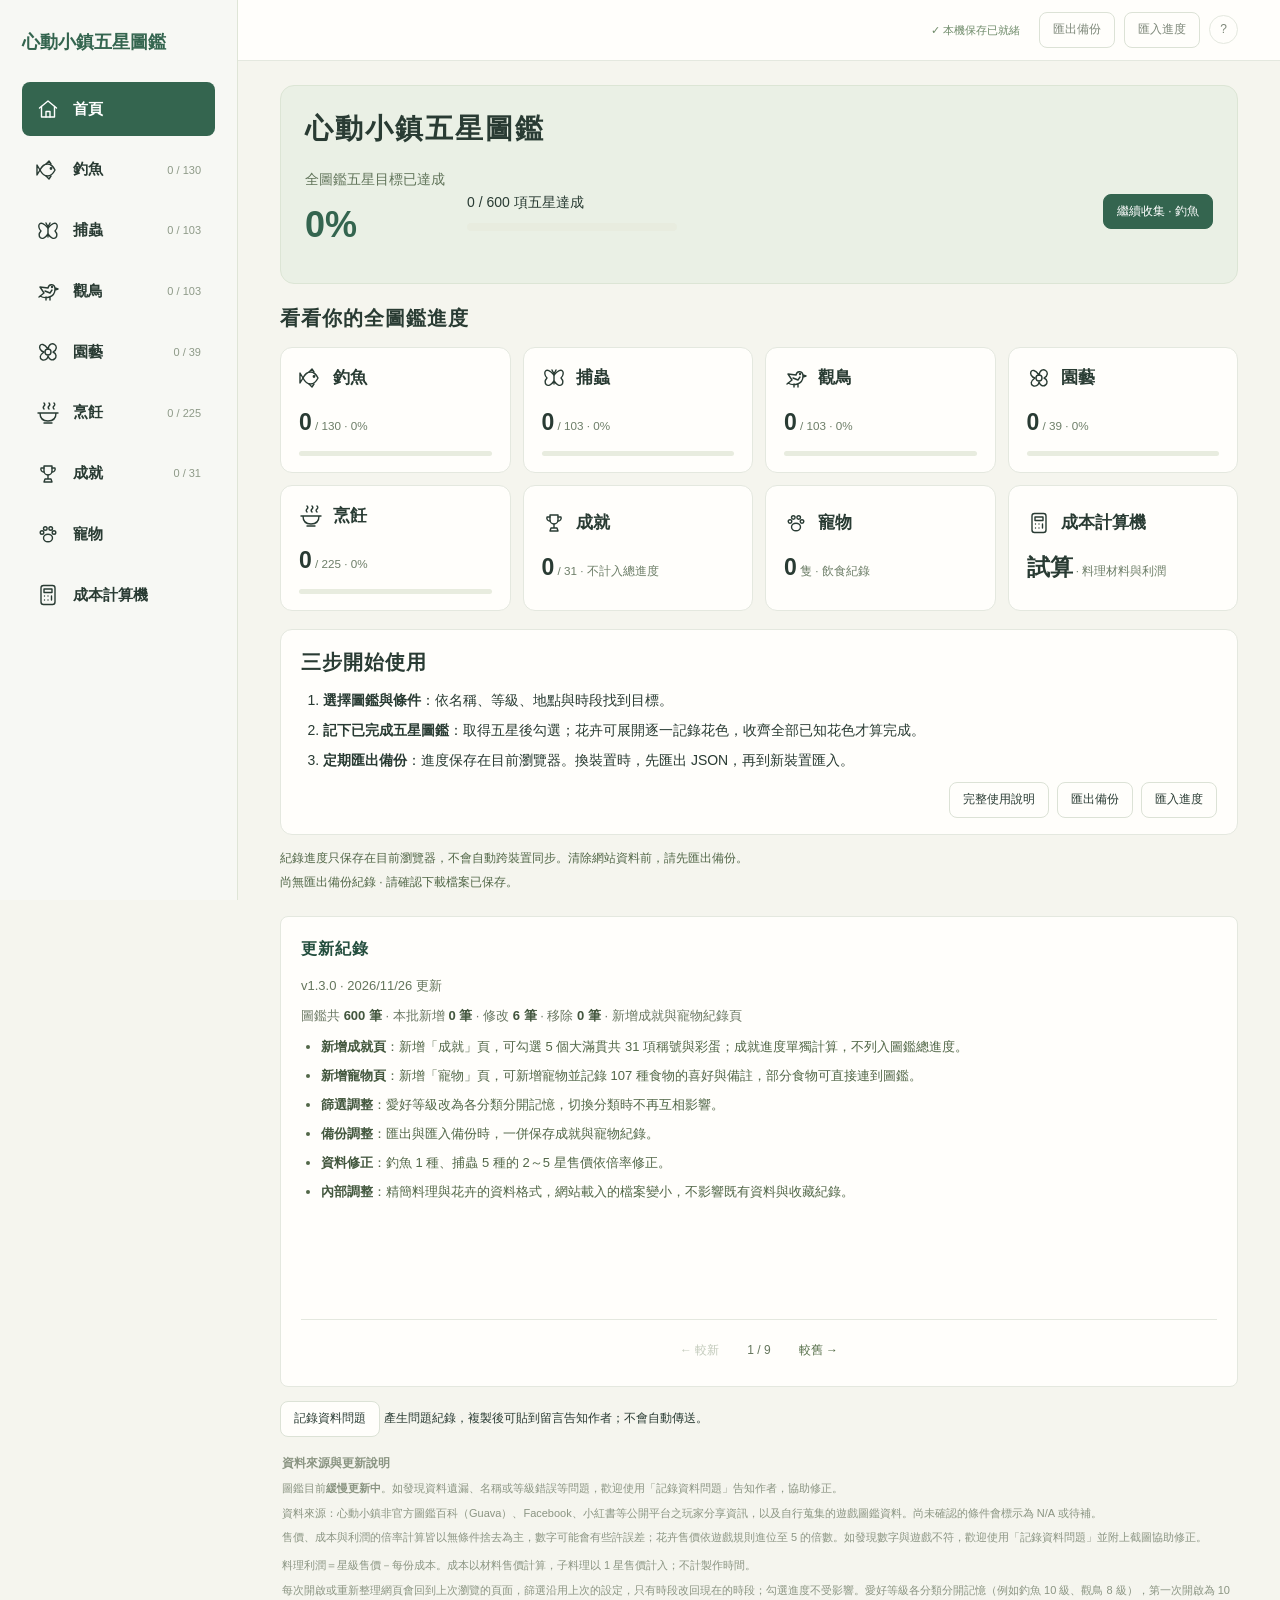
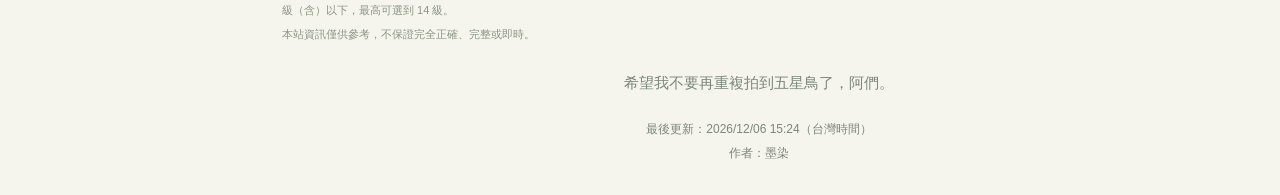
==== index.html @ d6bbe3ff "更新紀錄 v1.3.0、資料版本與 README" ====
<!doctype html>
<html lang="zh-Hant">
<head>
<meta charset="utf-8">
<meta name="viewport" content="width=device-width,initial-scale=1">
<!-- 內容安全政策：只允許本站的程式與資料；樣式允許內嵌（進度條寬度等） -->
<meta http-equiv="Content-Security-Policy" content="default-src 'self'; script-src 'self'; style-src 'self' 'unsafe-inline'; img-src 'self' data: blob:; connect-src 'self'; font-src 'self'; object-src 'none'; base-uri 'self'; form-action 'self'">
<meta name="referrer" content="strict-origin-when-cross-origin">
<meta name="color-scheme" content="light">
<title>心動小鎮五星圖鑑｜釣魚、捕蟲、觀鳥、園藝與烹飪</title>
<meta name="description" content="心動小鎮五星圖鑑與收藏圖鑑：查詢釣魚、捕蟲、觀鳥五星條件、園藝花色與烹飪資料，追蹤收藏進度、成就與寵物飲食紀錄，並試算料理成本與利潤。非官方玩家整理，資料持續更新。">
<link rel="canonical" href="https://heartopia-atlas.zxcvb7340-0.workers.dev/">
<meta property="og:title" content="心動小鎮五星圖鑑｜收藏圖鑑與料理成本計算">
<meta property="og:description" content="查詢心動小鎮釣魚、捕蟲、觀鳥五星條件、園藝花色及烹飪資料，記錄圖鑑進度、成就與寵物紀錄，試算料理成本與利潤。非官方玩家整理。">
<meta property="og:type" content="website">
<meta property="og:site_name" content="心動小鎮五星圖鑑">
<meta property="og:locale" content="zh_TW">
<meta property="og:url" content="https://heartopia-atlas.zxcvb7340-0.workers.dev/">
<meta name="twitter:card" content="summary">
<meta name="twitter:title" content="心動小鎮五星圖鑑｜收藏圖鑑與料理成本計算">
<meta name="twitter:description" content="查詢心動小鎮釣魚、捕蟲、觀鳥五星條件、園藝花色與烹飪資料，追蹤收藏進度、成就與寵物紀錄，並試算料理成本與利潤。">
<meta name="atlas-updated-at" content="2026-11-26">
<meta name="theme-color" content="#34654f">
<script type="application/ld+json">
{
  "@context": "https://schema.org",
  "@type": "WebSite",
  "name": "心動小鎮五星圖鑑",
  "url": "https://heartopia-atlas.zxcvb7340-0.workers.dev/",
  "description": "非官方心動小鎮五星圖鑑與收藏圖鑑，可查詢釣魚、捕蟲、觀鳥、園藝和烹飪資料，追蹤收藏進度、成就與寵物飲食紀錄，並試算料理成本與利潤。",
  "inLanguage": "zh-Hant-TW"
}
</script>
<!-- 圖示用實體檔案，搜尋結果與手機主畫面才抓得到 -->
<link rel="icon" href="favicon.svg" type="image/svg+xml">
<link rel="apple-touch-icon" href="apple-touch-icon.png">
<link rel="stylesheet" href="css/style.css?v=2026-11-26.1">
</head>
<body>
<!-- 沒有執行 JavaScript 時（部分搜尋引擎、關閉 JS 的瀏覽器）顯示的網站說明 -->
<noscript><div class="noscript-note"><h1>心動小鎮五星圖鑑</h1><p>非官方玩家整理的心動小鎮收藏圖鑑。這個網站需要開啟 JavaScript 才能使用。</p><ul><li><strong>釣魚、捕蟲、觀鳥</strong>：查詢出沒地點、時段、天氣與五星條件。</li><li><strong>園藝</strong>：花卉花色、作物生長時間與各星級售價。</li><li><strong>烹飪</strong>：料理食材、成本、售價與利潤，以及成本計算機。</li><li><strong>成就與寵物</strong>：記錄大滿貫稱號，以及寵物吃過、喜歡與不喜歡的食物。</li></ul><p>收藏進度只保存在你的瀏覽器，可匯出備份。</p></div></noscript>
<!-- 左側導覽列 -->
<aside class="sidebar" id="sidebar">
  <button class="menu-toggle" type="button" aria-expanded="false" aria-controls="side-panel">分類 ▾</button>
  <div class="side-panel" id="side-panel">
  <a class="brand" href="#">心動小鎮五星圖鑑</a>
  <button id="nav-home" class="nav-item home-nav"><span class="nav-icon" aria-hidden="true"></span><span class="nav-name">首頁</span></button><nav id="categories" aria-label="圖鑑分類"></nav><button id="nav-achievements" class="nav-item panel-nav" type="button"><span class="nav-icon" aria-hidden="true"></span><span class="nav-name">成就</span><span class="nav-count"></span></button><button id="nav-pets" class="nav-item panel-nav" type="button"><span class="nav-icon" aria-hidden="true"></span><span class="nav-name">寵物</span><span class="nav-count"></span></button><button id="nav-calculator" class="nav-item calculator-nav" type="button"><span class="nav-icon" aria-hidden="true"></span><span class="nav-name">成本計算機</span></button>
</div>
</aside>
<div class="page">
 <header class="topbar"><div class="tools"><span id="save-state" role="status">準備保存</span><button id="export" class="button">匯出備份</button><button id="import" class="button">匯入進度</button><button id="help" class="icon-button" aria-label="使用說明">?</button><input id="file" type="file" accept=".json,application/json" hidden></div></header>
<!-- 主要內容 -->
 <main>
<section id="home-view" aria-label="首頁"><div class="home-intro"><h1>心動小鎮五星圖鑑</h1><div class="home-summary"><div class="home-goal"><span>全圖鑑五星目標已達成</span><strong id="home-percent">0%</strong></div><div><span id="home-count"></span><div class="bar"><i id="home-bar"></i></div></div></div><button id="home-continue" class="button primary">繼續紀錄</button></div><h2>看看你的全圖鑑進度</h2><div id="home-cards" class="home-grid"></div><section class="home-guide"><h2>三步開始使用</h2><ol><li><b>選擇圖鑑與條件</b>：依名稱、等級、地點與時段找到目標。</li><li><b>記下已完成五星圖鑑</b>：取得五星後勾選；花卉可展開逐一記錄花色，收齊全部已知花色才算完成。</li><li><b>定期匯出備份</b>：進度保存在目前瀏覽器。換裝置時，先匯出 JSON，再到新裝置匯入。</li></ol><div class="home-actions"><button class="button" id="home-help">完整使用說明</button><button class="button" id="home-export">匯出備份</button><button class="button" id="home-import">匯入進度</button></div></section></section>
  <section class="hero"><h2 class="hero-title">心動小鎮五星圖鑑</h2><div class="total-card"><strong id="total-done">0</strong><span id="total-count"></span><span id="total-ring"><span id="total-percent">0%</span></span></div></section>
  
  <div class="storage-note"><p>紀錄進度只保存在目前瀏覽器，不會自動跨裝置同步。清除網站資料前，請先匯出備份。</p><p id="backup-status" role="status"></p></div>
  <section class="collection">
   <div class="collection-heading"><div class="title-group"><span id="category-icon" class="category-icon"></span><h2 id="category-title"></h2></div><div class="category-progress"><span id="category-count"></span><div class="bar"><i id="category-bar"></i></div></div></div>
   <div class="filters">
    <div class="filter-top"><label class="search-wrap"><span>⌕</span><input id="search" type="search" placeholder="搜尋名稱、地點或食材…" aria-label="搜尋名稱、地點或食材"></label><div id="status-tabs" class="segments" role="group" aria-label="完成狀態"><button data-status="all">全部</button><button data-status="todo">未完成</button><button data-status="done">已完成</button></div></div>
    <div class="filter-scroll"><div class="filter-grid"><label id="plant-type-label" hidden>花卉／作物<select id="plantType"><option value="all">全部</option><option value="flower">花卉</option><option value="crop">作物</option></select></label><label>愛好等級（含以下）<select id="level"></select></label><fieldset id="kind-filter" class="kind-filter"><legend>收錄類型</legend><button id="kind-toggle" class="kind-toggle" type="button" aria-expanded="false" aria-controls="kind-menu">全部 ▾</button><div id="kind-menu" class="kind-menu" hidden><label><input type="checkbox" data-kind-option value="日常">日常</label><label><input type="checkbox" data-kind-option value="當前活動">當前活動</label><label><input type="checkbox" data-kind-option value="過往活動">過往活動</label><div class="kind-all-row"><label><input id="kind-all" type="checkbox">All</label></div></div></fieldset><label id="profit-star-label" hidden>星級<select id="profitStar"><option value="1" selected>1 星</option><option value="2">2 星</option><option value="3">3 星</option><option value="4">4 星</option><option value="5">5 星</option></select></label><label data-habitat>天氣<select id="weather"><option value="晴">晴天</option><option value="雨">雨天</option><option value="彩虹">彩虹日可出現</option><option value="rainbow-only">彩虹日限定</option></select></label><label data-habitat><span id="time-label">時段</span><select id="time"><option value="all">全部時段</option><option value="0-6時">00:00–06:00</option><option value="6-12時">06:00–12:00</option><option value="12-18時">12:00–18:00</option><option value="18-24時">18:00–24:00</option></select></label><label data-habitat class="location-filter">地點<select id="location"></select></label></div></div>
    <p class="filter-scroll-hint">左右滑動查看其他篩選條件 →</p>
    <div class="availability-options"><div id="bird-five-star" hidden><label class="five-star-filter"><input id="five-star-only" type="checkbox">僅五星</label></div><div id="availability-filter"><label class="five-star-filter"><input id="cookable-only" type="checkbox" checked>當前可獲取</label></div><div id="craftable-filter" hidden><label class="five-star-filter"><input id="craftable-only" type="checkbox" checked>當前可製作</label></div></div>
    <p id="bird-five-star-note" class="five-star-note" hidden>勾選「僅五星」，依目前天氣與時段篩選可拍攝五星的鳥類。</p>
    <div class="filter-foot"><div id="filter-summary" hidden></div><span id="time-context" hidden></span><div class="filter-actions"><button id="use-current-time" class="text-button">切換到現在時段</button><button id="clear-filters" class="text-button">清除其他篩選</button><button id="reset-filters" class="text-button">重設預設條件</button></div></div>
   </div>
   <div class="list-toolbar"><div><b id="result-count"></b><span id="result-note"></span></div><button id="dish-number-sort" class="button" type="button" hidden aria-pressed="false" title="依料理編號由小到大排列">編號排序 ↑</button></div>
   <p class="table-hint">點選欄位標題可排序。</p><div class="table-wrap" tabindex="0" role="region" aria-label="圖鑑清單，可左右滑動"><table class="list"><thead id="thead"></thead><tbody id="rows"></tbody></table></div>
   <div id="empty" class="empty" hidden><span>⌕</span><h3>這個條件下，還沒有項目</h3><p>試著調整等級、天氣、時段或地點。</p><button id="empty-reset" class="button">清除其他篩選</button></div>
  </section>
  <section id="calculator-view" class="calculator-view" aria-label="料理成本計算機" hidden>
   <header class="calculator-heading">
 <div class="calc-intro"><p class="calc-site-name">心動小鎮五星圖鑑</p><span class="calc-kicker">料理材料與利潤試算</span><div class="calc-title-row"><h1>成本計算機</h1><button id="calc-help" class="icon-button" type="button" aria-label="開啟成本計算機使用教學" aria-haspopup="dialog" aria-controls="calc-help-dialog" title="計算機使用教學">?</button></div><p>一次比較最多六道料理，可以調整食材、用量、金額。</p></div>
 
</header>
   <div class="calculator-controls calc-select-controls"><div id="calc-dish-slots" class="calc-dish-slots"><button id="calc-add-dish" class="button calc-dynamic-add" type="button">＋ 新增料理</button></div></div>
   <div class="calc-recipe-grid" id="calc-recipe-grid"></div>
   <section id="calc-compare-section" class="calc-card calc-compare-section" hidden><h2>料理利潤比較</h2><div id="calc-comparison"></div></section>
   <p id="calc-missing" class="calc-note" role="status"></p><p class="calc-note">計算方式：每份成本＝各材料（每份用量 × 單價）加總。料理售價與利潤依每份計算；修改單價會同步反映於所有料理。未維護材料單價預設為 0 金幣；限時材料標籤只表示取得受限，不代表料理停止製作。</p>
  </section>
  <!-- 成就：大滿貫成就勾選，不計入首頁的全圖鑑進度 -->
  <section id="achievements-view" class="calculator-view panel-view" aria-labelledby="achievements-title" hidden>
   <header class="calculator-heading"><p class="calc-site-name">心動小鎮五星圖鑑</p><span class="calc-kicker">大滿貫成就紀錄</span><h1 id="achievements-title">成就</h1><p>勾選已獲得的事件稱號，同一事件的稱號全部取得即達成大滿貫。成就進度單獨計算，不列入首頁的全圖鑑五星進度。</p>
    <div class="panel-progress"><span id="achievements-count"></span><div class="bar"><i id="achievements-bar"></i></div></div></header>
   <div id="achievement-groups" class="achievement-groups"></div>
  </section>
  <!-- 寵物：玩家自行新增寵物，記錄吃過、喜歡與不喜歡的食物 -->
  <section id="pets-view" class="calculator-view panel-view" aria-labelledby="pets-title" hidden>
   <header class="calculator-heading"><p class="calc-site-name">心動小鎮五星圖鑑</p><span class="calc-kicker">飲食紀錄</span><h1 id="pets-title">寵物</h1><p>新增你的貓咪／狗狗，記錄每一隻對每樣食物的反應：未吃過、喜歡或不喜歡（吃過但沒有喜歡，就算不喜歡）。</p><p class="pet-hint">如果試不出來，可能是因為愛吃與否不只跟食物種類有關，也和餵食數量有關；這裡只記錄喜歡／不喜歡，其他觀察（例如要餵幾隻）可以按每樣食物後面的「＋」寫備註。</p></header>
   <form id="pet-form" class="pet-form" autocomplete="off"><label>名字<input id="pet-name" type="text" maxlength="20" placeholder="可留空，例如：小橘"></label><label>種類<select id="pet-type"><option value="cat">貓</option><option value="dog">狗</option></select></label><button class="button primary" type="submit">＋ 新增寵物</button></form>
   <div id="pet-tabs" class="pet-tabs" role="group" aria-label="選擇寵物"></div>
   <div id="pet-detail"></div>
  </section>
  <section id="release-log" class="release-log release-pages" aria-labelledby="release-heading">
   <div class="release-section-heading"><h2 id="release-heading">更新紀錄</h2></div>
   <div id="release-batches"><p class="release-loading">更新紀錄載入中…</p></div>
  <nav class="release-pagination" aria-label="更新紀錄分頁"><button id="release-newer" class="button" type="button" aria-controls="release-batches" disabled aria-label="較新的更新">← 較新</button><span id="release-page-status" aria-live="polite" aria-atomic="true">1 / 6</span><button id="release-older" class="button" type="button" aria-controls="release-batches" aria-label="較舊的更新">較舊 →</button></nav>
  </section>
  <p><button id="report-issue" class="button">記錄資料問題</button> <small>產生問題紀錄，複製後可貼到留言告知作者；不會自動傳送。</small></p>
  <!-- 頁尾：資料來源說明 -->
<footer class="source-footer"><section class="release-source-notes" aria-label="資料來源與更新說明"><h3>資料來源與更新說明</h3><p>圖鑑目前<strong>緩慢更新中</strong>。如發現資料遺漏、名稱或等級錯誤等問題，歡迎使用「記錄資料問題」告知作者，協助修正。</p>
  <p>資料來源：心動小鎮非官方圖鑑百科（Guava）、Facebook、小紅書等公開平台之玩家分享資訊，以及自行蒐集的遊戲圖鑑資料。尚未確認的條件會標示為 N/A 或待補。</p>
  <p>售價、成本與利潤的倍率計算皆以無條件捨去為主，數字可能會有些許誤差；花卉售價依遊戲規則進位至 5 的倍數。如發現數字與遊戲不符，歡迎使用「記錄資料問題」並附上截圖協助修正。</p></section>
<p>料理利潤＝星級售價－每份成本。成本以材料售價計算，子料理以 1 星售價計入；不計製作時間。</p>
<p>每次開啟或重新整理網頁會回到上次瀏覽的頁面，篩選沿用上次的設定，只有時段改回現在的時段；勾選進度不受影響。愛好等級各分類分開記憶（例如釣魚 10 級、觀鳥 8 級），第一次開啟為 10 級（含）以下，最高可選到 14 級。</p>
<p>本站資訊僅供參考，不保證完全正確、完整或即時。</p>
</footer>
  <p class="site-tagline">希望我不要再重複拍到五星鳥了，阿們。</p>
  <p class="site-update-note">最後更新：<time id="site-last-updated" datetime="2026-11-23T00:00:00+08:00">2026/11/23</time><span>（台灣時間）</span></p>
  <p class="site-author">作者：墨染</p>
</main>
</div>
<div id="toast" role="status" class="toast" hidden></div>
<!-- 對話視窗：成本計算機教學、使用說明、回報問題、還原進度 -->
<dialog id="calc-help-dialog" aria-labelledby="calc-help-title"><div class="dialog-heading"><h2 id="calc-help-title">成本計算機使用教學</h2><button class="icon-button" type="button" data-close aria-label="關閉計算機教學" autofocus>×</button></div><div class="calc-help-content"><div class="calc-quick-guide">
  <ol><li><strong>選料理</strong><span>點開選單瀏覽所有料理，或輸入名稱搜尋；最上方可建立「＋自訂料理」。</span></li><li><strong>調整材料</strong><span>修改每份用量與單價，或新增材料。同名材料的單價會同步套用至所有料理。</span></li><li><strong>比較結果</strong><span>按「＋ 新增料理」加入比較，查看每份成本與 1～5 星利潤。</span></li></ol>
  <details class="calc-guide-details"><summary>計算與保存須知</summary><p>每份成本＝各材料的用量 × 單價加總；利潤＝該星級售價 − 每份成本。</p><p>未設定的材料單價目前以 0 金幣計算，請先確認價格。自訂料理可試算材料成本，尚無星級售價，利潤會顯示「待補」。</p><p>試算調整僅保留於本次開啟頁面；重新整理後會重設，不包含在圖鑑 JSON 備份中。</p></details>
</div></div><button class="button primary" type="button" data-close>知道了</button></dialog>
<dialog id="help-dialog"><div class="dialog-heading"><h2>使用說明與圖鑑備份</h2><button class="icon-button" data-close aria-label="關閉說明">×</button></div><div class="help-content">
<aside class="release-notice" aria-label="版本告示">
  <strong></strong><p>本圖鑑於 2026 年 9 月 28 日製作，資料及功能於 <time></time>更新。</p>
  <p>非官方玩家整理工具；資料可能隨遊戲更新而變動，未確認內容以標記為準。</p>
  <p>當前穩定紀錄：自遠古召喚起</p><a href="#release-log">查看版本紀錄</a>
  </aside>
<p class="help-intro">先選擇你想做的事，展開對應說明。</p>
<details class="help-topic" open><summary>記錄五星與花色</summary><div><ol><li>選擇圖鑑分類，再依名稱、地點或食材搜尋。</li><li>取得五星後，勾選該項目，首頁會同步顯示收藏進度。</li><li>花卉可展開逐一勾選花色；勾選花名前的方框會全選，取消則全部取消。收齊全部花色才算完成，作物按每種五星記錄。</li></ol></div></details>
<details class="help-topic"><summary>篩選條件與出沒時間</summary><div><ul><li><strong>初始條件：</strong>10 級及以下、全部收錄類型、晴天與開啟時的本機時段。之後修改的篩選會記住，重新整理或下次開啟時沿用；只有時段會改回當下的本機時段，搜尋文字會清空。</li><li><strong>當前可獲取與當前可製作（烹飪）：</strong>「當前可獲取」是日常或進行中活動的料理；「當前可製作」再加上活動已結束、但不需要限時料理台且沒有用到限時材料的料理；過往活動不算當前可獲取。可獲取的料理一定可製作，所以勾選「當前可獲取」時，「當前可製作」會一併勾選。</li><li><strong>等級：</strong>包含所選等級以下的項目；各分類分開記憶，換分類時不會互相影響（例如釣魚選 10 級、觀鳥選 8 級）。未知等級請選「不限等級」。</li><li><strong>清除其他篩選：</strong>清除目前分類的搜尋及其他篩選，保留天氣與時段。「重設預設條件」恢復初始設定。</li><li><strong>天氣與時段：</strong>魚、蟲、鳥共用這兩項條件。時間不會自動跟著時鐘切換，可按「切換到現在時段」手動更新。</li><li><strong>鳥類五星：</strong>「僅五星」使用五星條件篩選，與一般出沒資訊分開顯示。篩選結果不保證遊戲即時出沒，待確認資訊請以遊戲實際情況為準。</li></ul></div></details>
<details class="help-topic"><summary>排序與料理利潤</summary><div><ul><li>烹飪與成本計算機的料理選單預設依編號由小到大排列；烹飪列表可按「編號排序」恢復此順序。其他分類依日常、當前活動、過往活動分組。手動切換排序後，以所選欄位為主。</li><li>點選名稱、等級、地點等可排序的欄位標題，再點一次可切換排序方向。</li><li>料理可選 1～5 星查看利潤；展開詳情可查看成本、售價與食材。</li><li>利潤依來源資料計算，不計時間與食材轉售的機會成本；未知數值排在後方。</li><li>2～5 星售價依 1 星售價乘以倍率推算時，以無條件捨去計算，數字可能與遊戲內有些許誤差；花卉依遊戲規則進位至 5 的倍數。</li></ul></div></details>
<details class="help-topic"><summary>成本計算機：選料理、改材料、比成本</summary><div><ol><li>從側邊選單進入「成本計算機」。料理下拉選單可瀏覽全部料理，也可輸入名稱搜尋。</li><li>選單最上方的「＋自訂料理」可建立空白料理；輸入名稱後也可用該名稱建立。</li><li>調整每份用量與單價，或輸入材料名稱後按「加入」。修改同名材料單價會同步影響所有比較中的料理。</li><li>按「＋ 新增料理」加入其他料理，可比較最多六道。選擇兩道以上時，下方顯示成本與各星級利潤比較表。</li></ol><div class="help-callout"><p><strong>計算：</strong>每份成本＝各材料（用量 × 單價）加總；每份利潤＝對應星級售價 − 每份成本。</p><p><strong>價格：</strong>未設定的材料單價目前預設為 0 金幣，請自行確認並調整。「限時材料」表示材料取得受限，不代表料理停止製作。</p><p><strong>自訂料理：</strong>可試算材料成本；目前尚無星級售價，利潤顯示「待補」。</p><p><strong>保存：</strong>試算調整僅保留於本次開啟頁面，重新整理後重設；圖鑑 JSON 備份不包含這些調整。</p></div></div></details>
<details class="help-topic"><summary>成就與寵物</summary><div><ul><li><strong>成就：</strong>從側邊選單進入「成就」，勾選已獲得的事件稱號（例如海釣、引蟲出洞），某個事件的稱號全部勾選後，該大滿貫會自動顯示「已達成」。點各大滿貫的標題列可展開或收合勾選清單。成就進度單獨計算，不列入首頁的全圖鑑五星進度。</li><li><strong>寵物：</strong>輸入名字並選擇貓或狗後按「新增寵物」。選擇寵物後，每樣食物從「未吃過／喜歡／不喜歡」三選一；吃過但不喜歡就選「不喜歡」，選回「未吃過」即可清除。</li><li>成就與寵物紀錄都保存在目前瀏覽器，並包含在「匯出備份」的 JSON 中。</li></ul></div></details>
<details class="help-topic"><summary>備份、還原與換裝置</summary><div><ol><li>按「匯出備份」，確認 JSON 檔案已下載並保存。</li><li>換裝置、換瀏覽器或從本機檔案移到網站時，在新位置按「匯入進度」，選取備份檔。</li><li>「合併進度」保留雙方已完成項目與目前篩選；「取代目前進度」使用備份的勾選與篩選，操作前請先備份。</li></ol><p>收藏進度只保存在目前瀏覽器，不會上傳或跨裝置同步。清除網站資料、更換網址或瀏覽器，可能無法讀取原進度。</p><p>首次累積 10 筆收集，或與上次匯出相比有 10 筆變更時，系統會提醒備份；保存紀錄不代表檔案已下載成功。</p><p><strong>舊版備份：</strong>可匯入相容的舊版 JSON；有兩份進度時可依序合併。舊版花色紀錄會對應至可見花色，無法對應的項目會在匯入前提示，原始備份檔不受影響。</p></div></details>
<details class="help-topic"><summary>回報資料問題</summary><div><p>使用「記錄資料問題」產生含版本與目前篩選的文字紀錄，補上項目名稱、問題及可核對的來源，複製後貼到留言告知作者；目前不會自動傳送。</p></div></details>
</div><button class="button primary" data-close>知道了</button></dialog>
<dialog id="report-dialog"><div class="dialog-heading"><h2>記錄資料問題</h2><button class="icon-button" data-close aria-label="關閉問題紀錄">×</button></div><p>請補充問題與來源，按「複製問題紀錄」後貼到留言告知作者。此功能不會自動傳送，也不會包含你的收藏紀錄。</p><label for="report-text">問題內容</label><textarea id="report-text" class="report-field"></textarea><button id="copy-report" class="button primary">複製問題紀錄</button></dialog>
<dialog id="import-dialog"><div class="dialog-heading"><h2>還原進度</h2><button class="icon-button" data-close aria-label="取消匯入">×</button></div><p id="import-summary"></p><p>合併會保留雙方已完成項目、成就與寵物紀錄；取代會覆蓋目前的勾選、篩選、成就與寵物紀錄。</p><div class="dialog-actions"><button class="button" data-close>取消</button><button id="replace-backup" class="button">取代目前進度</button><button id="merge-backup" class="button primary">合併進度</button></div></dialog>
<!-- 載入順序不可調換：核心邏輯 → 資料載入器 → 畫面程式 -->
<script src="js/journal-core.js?v=2026-11-26.1"></script>
<script src="js/data-loader.js?v=2026-11-26.1"></script>
<script src="js/app.js?v=2026-11-26.1"></script>
</body></html>
---- css/style.css ----
/* 心動小鎮五星圖鑑 樣式表
 * 依功能分成數個區塊，後面的區塊會覆蓋前面相同的設定，請勿隨意調換順序。 */

/* ======== 基本樣式：版面、側邊導覽、表格、按鈕、篩選器等 ======== */
:root {
  --bg: #f5f5ee;
  --paper: #fffefb;
  --green: #34654f;
  --deep: #244e3e;
  --ink: #293b33;
  --muted: #7c867c;
  --line: #e4e8df;
  --gold: #ba954c;
  --pale: #eaf0e7;
}
* {
  box-sizing: border-box;
}
body {
  margin: 0;
  background: var(--bg);
  color: var(--ink);
  font:
    14px/1.65 "Segoe UI",
    "Microsoft JhengHei",
    sans-serif;
}
button,
input,
select {
  font: inherit;
}
button,
a,
input,
select {
  -webkit-tap-highlight-color: transparent;
}
button {
  cursor: pointer;
}
a {
  color: var(--green);
}
button:focus-visible,
a:focus-visible,
input:focus-visible,
select:focus-visible {
  outline: 3px solid #abbe87;
  outline-offset: 3px;
}
button {
  color: inherit;
}
button:disabled {
  cursor: not-allowed;
}
button,
input,
select {
  border-radius: 8px;
}
button {
  transition: background 0.15s;
}
button:hover {
  filter: brightness(0.97);
}
[hidden] {
  display: none !important;
}
.menu-toggle {
  display: none;
}
.side-panel {
  display: contents;
}
.sidebar {
  width: 238px;
  position: fixed;
  inset: 0 auto 0 0;
  border-right: 1px solid #dfe5d7;
  display: flex;
  flex-direction: column;
  z-index: 2;
}
.brand {
  display: flex;
  gap: 12px;
  align-items: center;
  text-decoration: none;
  font-weight: 700;
}
.brand small {
  display: block;
  font-size: 9px;
  letter-spacing: 1.7px;
  margin-top: 3px;
  color: #89947c;
}
.brand-icon {
  font-size: 39px;
  line-height: 1;
  color: var(--green);
}
.side-label {
  font-size: 11px;
  letter-spacing: 2px;
  color: #8d9688;
  margin: 50px 14px 17px;
}
nav {
  display: grid;
}
.nav-item {
  width: 100%;
  border: 1px solid transparent;
  background: none;
  padding: 14px 13px;
  text-align: left;
  display: flex;
  align-items: center;
  gap: 13px;
}
.nav-item.active {
  background: var(--green);
  color: white;
}
.nav-item:not(.active):hover {
  background: #e6ecdf;
}
.nav-icon {
  width: 24px;
  height: 24px;
  display: flex;
  align-items: center;
  justify-content: center;
}
svg {
  width: 24px;
  height: 24px;
}
.nav-name {
  font-weight: 600;
  font-size: 15px;
}
.nav-count {
  margin-left: auto;
  font-size: 11px;
  color: #8e9a88;
  font-variant-numeric: tabular-nums;
}
.active .nav-count {
  color: #d6e3d7;
}
.side-note {
  margin: auto 5px 36px;
  padding-top: 42px;
  color: #6d7e68;
}
.note-star {
  font-size: 38px;
  color: #a0ab87;
  display: block;
  margin-bottom: 10px;
}
.side-note b {
  font-size: 13px;
  font-weight: 500;
}
.side-note p {
  font-size: 12px;
  line-height: 1.9;
  color: #929b87;
}
.side-bottom {
  border-top: 1px solid #dfe5d7;
  padding-top: 21px;
  font-size: 11px;
  color: #7c8b75;
}
.side-bottom small {
  display: block;
  margin: 4px 0 0 13px;
  color: #949e8e;
}
.online-dot {
  display: inline-block;
  width: 6px;
  height: 6px;
  background: #6f9462;
  border-radius: 50%;
  margin-right: 6px;
}
.page {
  margin-left: 238px;
}
.topbar {
  padding: 0 42px;
  border-bottom: 1px solid var(--line);
  display: flex;
  align-items: center;
  font-size: 12px;
  color: #7e887a;
}
.topbar span:not(#save-state) {
  margin: 0 12px;
  color: #b9beb4;
}
.tools {
  display: flex;
  align-items: center;
  gap: 9px;
}
#save-state {
  font-size: 11px;
  margin-right: 10px;
  color: #6f8b6a;
}
.button {
  border: 1px solid #dce2d6;
  background: var(--paper);
  padding: 7px 13px;
}
.primary {
  background: var(--green);
  color: white;
  border-color: var(--green);
}
.icon-button {
  border: 1px solid var(--line);
  background: transparent;
  width: 29px;
  height: 29px;
  border-radius: 50%;
  padding: 0;
}
main {
  max-width: 1550px;
  margin: auto;
  padding: 39px 42px 24px;
}
.hero {
  display: flex;
  align-items: center;
  justify-content: space-between;
}
.eyebrow {
  font-size: 9px;
  letter-spacing: 2.4px;
  color: #97a080;
  margin: 0 0 7px;
}
h1 {
  font-family: "Microsoft JhengHei", sans-serif;
  font-size: 32px;
  letter-spacing: 2px;
  margin: 0;
  font-weight: 650;
}
/* 首頁進度區的標題：外觀同 h1，但一頁只保留一個 h1（SEO） */
.hero-title {
  font-family: "Microsoft JhengHei", sans-serif;
  font-size: 32px;
  letter-spacing: 2px;
  margin: 0;
  font-weight: 650;
}
h1 span {
  color: #b4bb8b;
  margin-left: 17px;
  font-size: 25px;
}
.lead {
  margin: 8px 0 0;
  color: #919989;
  font-size: 13px;
}
.total-card {
  display: flex;
  align-items: center;
}
.total-star {
  color: #a4ad7d;
  font-size: 30px;
}
.muted {
  font-size: 11px;
  color: #88927c;
  letter-spacing: 1px;
}
.total-card strong {
  font-weight: 600;
  line-height: 1.4;
}
.total-card #total-count {
  color: #8c9780;
  margin-left: 7px;
}
.ring {
  --progress: 0%;
  width: 55px;
  height: 55px;
  margin-left: auto;
  background: conic-gradient(var(--green) var(--progress), #dce4d3 0);
  border-radius: 50%;
  display: grid;
  place-items: center;
}
.ring span {
  width: 46px;
  height: 46px;
  background: #edf1e5;
  display: grid;
  place-items: center;
  border-radius: 50%;
  font-size: 11px;
}
.collection {
  border: 1px solid var(--line);
  background: var(--paper);
  overflow: hidden;
}
.collection-heading {
  display: flex;
  align-items: center;
  justify-content: space-between;
  gap: 20px;
}
.title-group {
  display: flex;
  align-items: center;
}
.category-icon {
  display: grid;
  place-items: center;
  color: var(--green);
}
.category-icon svg {
  width: 28px;
  height: 28px;
}
h2 {
  margin: 0;
  font-size: 20px;
  letter-spacing: 1px;
}
.title-group p {
  font-size: 11px;
  color: #939a8c;
  margin: 4px 0 0;
}
.category-progress {
  width: 180px;
  text-align: right;
  flex-shrink: 0;
}
.bar {
  height: 5px;
  border-radius: 6px;
  background: #e8ecdf;
  margin-top: 9px;
  overflow: hidden;
}
.bar i {
  height: 100%;
  display: block;
  background: #78956a;
  border-radius: 6px;
}
.filters {
  border: 1px solid #e7ebde;
}
.filter-top {
  display: flex;
  justify-content: space-between;
}
.search-wrap {
  display: flex;
  align-items: center;
  gap: 9px;
  background: white;
  border: 1px solid #dde3d4;
  border-radius: 8px;
  padding: 4px 12px;
  width: 100%;
  color: #9ca58f;
}
.search-wrap span {
  font-size: 26px;
  line-height: 1;
}
.search-wrap input {
  width: 100%;
  border: 0;
  outline: 0;
  background: none;
  font-size: 12px;
  padding: 5px 0;
  color: var(--ink);
}
input::placeholder {
  color: #9ea694;
}
.segments {
  display: flex;
  background: #e9edde;
  border-radius: 7px;
  padding: 3px;
}
.segments button {
  border: 0;
  background: none;
  font-size: 11px;
  color: #7e8b70;
  border-radius: 5px;
}
.segments button.active {
  background: white;
  color: var(--green);
  box-shadow: 0 1px 3px #243a3314;
}
.filter-grid label {
  font-size: 11px;
  color: #858f79;
  min-width: 0;
}
.filter-grid select {
  border: 1px solid #e0e6d8;
  background: #fffefc;
  font-size: 12px;
  color: #536449;
}
.filter-foot {
  font-size: 10px;
  color: #929d86;
  display: flex;
  align-items: center;
}
.text-button {
  border: 0;
  background: none;
  color: #6e8660;
  font-size: 11px;
  white-space: nowrap;
  padding: 0;
}
.list-toolbar {
  display: flex;
  align-items: center;
  justify-content: space-between;
  font-size: 12px;
}
.list-toolbar b {
  font-weight: 600;
}
.list-toolbar #result-note {
  color: #8c9682;
  font-size: 11px;
  margin-left: 12px;
}
.list-toolbar label {
  color: #89957d;
  font-size: 11px;
}
.list-toolbar select {
  border: 0;
  background: none;
  color: #56684b;
  padding: 4px;
  font-size: 11px;
}
.table-wrap {
  overflow: auto;
}
/* 表格的左右捲軸改細，顏色跟著版面（Chrome／Edge／Firefox） */
.table-wrap,
.calc-table-scroll {
  scrollbar-width: thin;
  scrollbar-color: #c4cfbd transparent;
}
.list {
  width: 100%;
  border-collapse: collapse;
  text-align: left;
  min-width: 780px;
  table-layout: fixed;
}
.list thead {
  font-size: 10px;
  color: #8b9580;
  background: #f7f8f2;
}
.list th {
  font-weight: 500;
  padding: 11px 12px;
  border-bottom: 1px solid var(--line);
}
.list td {
  padding: 15px 12px;
  border-bottom: 1px solid #eef0e7;
  vertical-align: middle;
  font-size: 12px;
}
.list th:first-child,
.list td:first-child {
  width: 74px;
}
.list th:nth-child(2) {
  width: 22%;
}
.list th:last-child {
  width: 65px;
}
.list th:nth-child(3) {
  width: 80px;
}
.list tbody tr.item:hover {
  background: #fbfcf6;
}
.item.complete {
  background: #f6f9f1;
}
.item.complete .item-name {
  color: #819176;
}
.check-label {
  display: inline-grid;
  place-items: center;
  position: relative;
  cursor: pointer;
}
.check-label input {
  appearance: none;
  width: 23px;
  height: 23px;
  border: 1.5px solid #d3dbc7;
  border-radius: 7px;
  cursor: pointer;
  background: white;
  margin: 0;
}
.check-label input:checked {
  background: var(--green);
  border-color: var(--green);
}
.check-label input:disabled {
  background: #f0f0e8;
  border-style: dashed;
  cursor: not-allowed;
}
.check-label span {
  position: absolute;
  pointer-events: none;
  font-size: 14px;
  color: transparent;
  line-height: 1;
}
.check-label input:checked + span {
  color: #fff;
}
.item-name {
  font-weight: 650;
  color: #384b31;
  display: block;
}
.item-meta {
  display: flex;
  align-items: center;
  gap: 6px;
  margin-top: 4px;
  font-size: 10px;
  color: #96a08b;
}
.badge {
  border-radius: 4px;
  padding: 1px 5px;
  background: #eef1e7;
  color: #8d9a7d;
}
.badge.event {
  background: #f4eddf;
  color: #a88955;
}
.badge.limited {
  background: #fff0d8;
  color: #946c2d;
}
.badge.station {
  background: #fff0d8;
  color: #946c2d;
}
.badge.color {
  background: #f0e9f2;
  color: #9675a1;
}
.badge.unknown {
  background: #fbf0d9;
  color: #9a7735;
}
.number {
  font-size: 10px;
}
.level-badge {
  display: inline-block;
  border: 1px solid #e5e9dc;
  border-radius: 5px;
  padding: 1px 7px;
}
.info-text {
  line-height: 1.8;
}
.weather-symbols {
  display: flex;
  gap: 6px;
  margin-top: 3px;
  font-size: 10px;
  color: #8c987a;
}
.weather-symbols span {
  white-space: nowrap;
}
.weather-symbols .rainbow {
  color: #9b82a4;
}
.row-detail {
  border: 0;
  background: none;
  padding: 5px;
  /* 「資料 ＋」「詳情 ＋」不換行 */
  white-space: nowrap;
}
.detail-row td {
  padding: 17px 28px !important;
  background: #f5f7ef;
}
.raw-grid {
  display: grid;
  grid-template-columns: repeat(5, minmax(0, 1fr));
  gap: 8px 20px;
}
.raw-pair {
  border-bottom: 1px solid #e5e9dd;
  padding: 4px 0;
}
.raw-pair dt {
  color: #99a18e;
  font-size: 10px;
}
.raw-pair dd {
  margin: 2px 0;
  font-size: 11px;
  overflow-wrap: anywhere;
}
.detail-source {
  font-size: 10px;
  color: #8d967d;
  margin-top: 12px;
}
.empty {
  text-align: center;
  padding: 45px;
  color: #8e9a80;
}
.empty > span {
  font-size: 37px;
}
.empty h3 {
  font-size: 16px;
  color: #687b57;
}
.empty p {
  font-size: 12px;
}
.collection-footer {
  padding: 17px 27px;
  display: flex;
  justify-content: space-between;
  gap: 15px;
  font-size: 10px;
  color: #97a086;
  background: #fafbf5;
}
.source-footer {
  gap: 8px 16px;
  justify-content: space-between;
  flex-wrap: wrap;
  margin: 21px 2px 0;
}
.source-footer a {
  color: #839471;
  text-decoration: none;
}
.source-footer p {
  width: 100%;
  margin: 0;
  font-size: 10px;
  color: #a3aa98;
}
.toast {
  position: fixed;
  bottom: 25px;
  left: 50%;
  transform: translateX(-50%);
  background: var(--deep);
  color: white;
  padding: 12px 23px;
  border-radius: 9px;
  box-shadow: 0 5px 25px #0002;
  z-index: 10;
  font-size: 12px;
  max-width: 90vw;
}
dialog {
  border: 1px solid var(--line);
  border-radius: 15px;
  max-width: 650px;
  width: 90vw;
  padding: 27px;
  color: var(--ink);
  box-shadow: 0 20px 90px #243b3330;
}
dialog::backdrop {
  background: #273c3455;
  backdrop-filter: blur(3px);
}
.dialog-heading {
  display: flex;
  align-items: center;
  justify-content: space-between;
  gap: 15px;
}
.dialog-heading h2 {
  font-size: 20px;
}
.help-content {
  font-size: 13px;
  color: #788670;
  max-height: 65vh;
  overflow: auto;
  margin: 18px 0;
}
.help-content h3 {
  font-size: 13px;
  color: var(--green);
  margin-top: 22px;
}
.help-content ul {
  padding-left: 20px;
}
.help-content li {
  margin: 7px 0;
}
.dialog-actions {
  display: flex;
  justify-content: flex-end;
  gap: 10px;
  margin-top: 25px;
}
#import-dialog p {
  font-size: 13px;
  color: #7a876e;
}
@media (min-width: 1500px) {
  .list th:nth-child(2) {
    width: 23%;
  }
  .list td {
    padding-top: 18px;
    padding-bottom: 18px;
  }
}
@media (max-width: 1150px) {
  .sidebar {
    width: 195px;
    padding-left: 17px;
    padding-right: 17px;
  }
  .page {
    margin-left: 195px;
  }
  .topbar {
    padding: 0 25px;
  }
  main {
    padding: 30px 25px;
  }
  .brand {
    font-size: 18px;
  }
  .brand-icon {
    font-size: 30px;
  }
  .total-card {
    min-width: 250px;
    padding: 16px;
    gap: 13px;
  }
  .hero .hero-title {
    font-size: 28px;
  }
  .raw-grid {
    grid-template-columns: repeat(3, 1fr);
  }
}
@media (max-width: 800px) {
  .sidebar {
    border-right: 0;
  }
  .brand {
    font-size: 18px;
  }
  .brand small {
    font-size: 8px;
  }
  .side-label,
  .side-note,
  .side-bottom {
    display: none;
  }
  nav {
    display: flex;
    gap: 5px;
  }
  .nav-item {
    padding: 8px 10px;
    gap: 6px;
    justify-content: center;
  }
  .nav-count {
    display: none;
  }
  .nav-name {
    font-size: 12px;
  }
  .nav-icon svg {
    width: 20px;
  }
  .page {
    margin-left: 0;
  }
  .topbar {
    height: auto;
    min-height: 65px;
    gap: 10px;
  }
  .topbar > div:first-child {
    display: none;
  }
  .tools {
    width: 100%;
    justify-content: flex-end;
  }
  #save-state {
    margin-right: auto;
  }
  main {
    padding: 25px 16px;
  }
  .hero {
    gap: 20px;
  }
  .title-group p {
    font-size: 10px;
  }
  .filter-top {
    flex-direction: column;
  }
  .search-wrap {
    max-width: none;
  }
  .location-filter {
    grid-column: span 2;
  }
  .filter-foot {
    align-items: flex-start;
  }
  .list-toolbar #result-note {
    display: block;
  }
  .collection-footer {
    flex-direction: column;
    gap: 3px;
    padding: 15px 18px;
  }
  .raw-grid {
    grid-template-columns: repeat(2, 1fr);
  }
  .source-footer {
    line-height: 1.9;
  }
  .nav-icon {
    width: 19px;
  }
  .category-icon {
    width: 38px;
    height: 38px;
  }
  .title-group {
    gap: 10px;
  }
  .title-group h2 {
    font-size: 18px;
  }
}
@media (prefers-reduced-motion: reduce) {
  * {
    transition: none !important;
  }
}
/* Compact collection view */
.sidebar {
  background: #f7f8f4;
  padding: 28px 22px;
}
.brand {
  font-size: 18px;
  letter-spacing: 0;
  white-space: nowrap;
}
nav {
  margin-top: 30px;
  gap: 6px;
}
.nav-item.active {
  box-shadow: none;
}
.topbar {
  background: #fffefb;
  justify-content: flex-end;
}
.topbar > .tools {
  display: flex;
}
.hero {
  margin-bottom: 18px;
  gap: 14px;
}
.hero .hero-title {
  font-size: 21px;
  letter-spacing: 0;
}
.total-card {
  min-width: 0;
  background: none;
  border: 0;
  border-radius: 0;
  padding: 0;
  gap: 6px;
}
.total-card strong {
  font-size: 22px;
}
.total-card #total-count {
  font-size: 14px;
  margin: 0 8px 0 0;
}
.total-card #total-percent {
  font-size: 13px;
  color: #60744f;
}
main {
  padding-top: 24px;
}
.collection {
  border-radius: 8px;
  box-shadow: none;
}
.category-icon {
  background: none;
  width: 26px;
  height: 26px;
  border-radius: 0;
}
.title-group {
  gap: 10px;
}
.title-group h2 {
  font-size: 19px;
  letter-spacing: 0;
}
.filters {
  border-radius: 6px;
}
.filter-grid label,
.list-toolbar label {
  font-size: 12px;
  color: #61715c;
}
.filter-grid select,
.search-wrap input {
  font-size: 13px;
}
.list td {
  padding-top: 12px;
  padding-bottom: 12px;
}
.list th {
  font-size: 12px;
  color: #68765f;
}
.item-name {
  font-size: 14px;
}
.info-text {
  font-size: 12px;
  color: #607255;
}
.number {
  color: #7c8871;
}
.item-meta,
.weather-symbols {
  font-size: 11px;
}
.badge {
  font-size: 10px;
}
.level-badge {
  font-size: 11px;
  color: #687c54;
}
.row-detail {
  font-size: 11px;
  color: #567546;
}
.category-progress {
  font-size: 12px;
  color: #667b54;
}
.source-footer {
  margin-top: 15px;
}
.button {
  font-size: 12px;
}
@media (max-width: 1150px) and (min-width: 801px) {
  .brand {
    font-size: 16px;
  }
  .sidebar {
    padding-left: 15px;
    padding-right: 15px;
  }
}
@media (max-width: 800px) {
  nav {
    margin-top: 15px;
  }
  .hero {
    flex-direction: row;
    align-items: center;
  }
  .total-card {
    padding: 0;
  }
  .topbar > .tools {
    display: flex;
  }
}
.flower-toggle {
  border: 0;
  background: none;
  padding: 0;
  text-align: left;
  color: var(--green);
  cursor: pointer;
}
.flower-colors {
  display: grid;
  grid-template-columns: repeat(auto-fit, minmax(190px, 1fr));
  gap: 12px;
  margin: 14px 0;
}
.flower-color {
  padding: 13px;
  background: var(--paper);
  border: 1px solid var(--line);
  border-radius: 8px;
}
.flower-color.collected {
  background: #eaf0e7;
}
.flower-color label {
  display: flex;
  gap: 10px;
  align-items: center;
  cursor: pointer;
}
.flower-color input {
  width: 20px;
  height: 20px;
  accent-color: var(--green);
}
.flower-color small {
  display: block;
  color: var(--muted);
}
.flower-status {
  color: var(--green);
  font-size: 12px;
}
.flower-source {
  margin-top: 12px;
}
.flower-source summary {
  cursor: pointer;
  color: var(--green);
}
.five-star-filter {
  display: flex;
  align-items: center;
  gap: 9px;
  margin: 15px 0 0;
  color: var(--green);
}
.five-star-filter input {
  width: 18px;
  height: 18px;
  accent-color: var(--green);
}
.five-star-note {
  font-size: 11px;
  color: var(--muted);
  margin: 5px 0 0;
}
.dish-list th:nth-child(2) {
  width: 20%;
}
.dish-list th:nth-child(4) {
  width: 24%;
}
.dish-list th:nth-child(5) {
  width: 29%;
}
.dish-values {
  display: grid;
  grid-template-columns: 40px 1fr 1fr;
  gap: 2px 8px;
  font-size: 12px;
  font-variant-numeric: tabular-nums;
}
.dish-values b {
  font-size: 11px;
  color: var(--muted);
}
.dish-values span:not(:nth-child(3n + 1)) {
  text-align: right;
}
.dish-cost {
  font-size: 12px;
  margin-bottom: 6px;
}
.gain {
  color: var(--green);
}
.loss {
  color: #ad4a3c;
}
.list-toolbar {
  flex-wrap: wrap;
  gap: 10px;
}
.bird-five-info {
  margin-top: 12px;
  padding-top: 10px;
  border-top: 1px solid #dce4d6;
}
.bird-five-info strong {
  font-size: 12px;
  color: var(--green);
}
.sidebar .brand {
  white-space: normal;
}
.hero {
  flex-wrap: wrap;
}
@media (max-width: 800px) {
  .hero .hero-title {
    font-size: 19px;
  }
}

#location option {
  font-weight: 400;
}
#location option[value="all"] {
  font-weight: 700;
}

/* 星級售價：放得下就排一行，寬度不夠時自動換行（不出現橫向捲軸） */
.raw-grid.fish-prices {
  display: flex;
  flex-wrap: wrap;
  align-items: baseline;
  gap: 6px 24px;
  margin: 0;
  overflow-x: visible;
}
.fish-prices .raw-pair {
  display: flex;
  align-items: baseline;
  gap: 8px;
  flex-shrink: 0;
  border: 0;
  padding: 0;
  white-space: nowrap;
}
.fish-prices dt {
  font-size: 12px;
}
.fish-prices dd {
  margin: 0;
  font-size: 13px;
  font-weight: 600;
  font-variant-numeric: tabular-nums;
}

/* Clickable sorting headers */
.column-sort {
  display: inline-flex;
  align-items: center;
  gap: 7px;
  max-width: 100%;
  padding: 4px 0;
  border: 0;
  background: transparent;
  text-align: left;
  color: inherit;
  font: inherit;
  cursor: pointer;
}
.column-sort span {
  flex-shrink: 0;
  color: #8b987d;
  font-size: 12px;
}
.column-sort:hover {
  color: var(--green);
}
th[aria-sort="ascending"],
th[aria-sort="descending"] {
  color: var(--green);
  background: #edf2e7;
}

.dish-economics-detail {
  max-width: 560px;
}
.dish-economics-detail h4 {
  margin: 0 0 10px;
}
.dish-economics-detail .dish-values {
  padding: 10px 12px;
  background: var(--paper);
  border: 1px solid var(--line);
  border-radius: 6px;
}
/* 子料理材料明細（料理詳情內，可展開） */
.sub-dish-detail {
  margin: 4px 0 10px;
}
.sub-dish-detail summary {
  cursor: pointer;
}
.sub-dish-detail ul {
  margin: 6px 0 0;
  padding-left: 1.2em;
  line-height: 1.6;
  overflow-wrap: anywhere;
}
.dish-price-wrap {
  border: 1px solid var(--line);
  border-radius: 8px;
  overflow: hidden;
  background: var(--paper);
}
.dish-price-table {
  width: 100%;
  border-collapse: collapse;
  table-layout: fixed;
  font-variant-numeric: tabular-nums;
}
.list .dish-price-table tr > th,
.list .dish-price-table tr > td {
  width: 25%;
  padding: 11px 16px !important;
  border: 0;
  border-bottom: 1px solid var(--line);
  background: transparent;
  text-align: right;
  font-size: 12px;
  white-space: nowrap;
}
.list .dish-price-table tr > :first-child {
  text-align: left;
}
.list .dish-price-table thead th {
  background: #eef2e8;
  color: var(--muted);
  font-weight: 500;
}
.list .dish-price-table tbody th {
  font-weight: 500;
}
.list .dish-price-table tbody tr:last-child > * {
  border-bottom: 0;
}
.dish-ingredients {
  max-width: none;
  margin-top: 14px;
}
.dish-ingredients h4 {
  margin: 0 0 8px;
}
.dish-ingredients ul {
  list-style: none;
  padding: 0;
  margin: 0;
  display: flex;
  flex-wrap: wrap;
  gap: 6px;
}
.dish-ingredients li {
  padding: 5px 10px;
  border: 1px solid var(--line);
  border-radius: 6px;
  background: var(--paper);
  white-space: nowrap;
}
.dish-ingredients b {
  font-weight: 500;
  color: var(--muted);
  margin-left: 6px;
}
/* Consistent spacing for filters and collection results. */
.collection-heading {
  padding: 24px;
}
.filters {
  margin: 0 24px;
}
.search-wrap {
  max-width: none;
  flex: 1;
  min-width: 0;
}
.search-wrap input {
  min-width: 0;
}
.segments {
  align-items: stretch;
}
.segments button {
  padding: 6px 18px;
}
.filter-grid {
  grid-template-columns: repeat(4, minmax(0, 1fr));
}
.filter-grid label {
  line-height: 1.5;
}
.filter-foot {
  border-top: 1px solid var(--line);
}
.filter-foot .text-button {
  padding: 4px 0;
}
.list-toolbar {
  padding: 18px 24px;
  min-height: 56px;
}
.list-toolbar > div {
  display: flex;
  align-items: baseline;
  flex-wrap: wrap;
  gap: 4px 12px;
}
.list-toolbar #result-note {
  margin: 0;
}
.five-star-note {
  line-height: 1.8;
}
.list th:first-child,
.list td:first-child {
  padding-left: 24px;
}
@media (max-width: 1150px) {
  .filter-grid {
    grid-template-columns: repeat(3, minmax(0, 1fr));
  }
  .location-filter {
    grid-column: span 2;
  }
}
@media (max-width: 800px) {
  nav {
    flex-wrap: wrap;
  }
  .nav-item {
    width: auto;
    flex: 1 0 28%;
    white-space: nowrap;
  }
  .collection-heading {
    padding: 18px 16px;
  }
  .filters {
    margin: 0 16px;
  }
  .search-wrap {
    flex: auto;
    width: 100%;
  }
  .segments button {
    padding: 6px 10px;
  }
  .list-toolbar {
    padding: 16px;
  }
  .list-toolbar #result-note {
    margin: 0;
  }
  .tools {
    flex-wrap: wrap;
  }
  .list th:first-child,
  .list td:first-child {
    padding-left: 16px;
  }
}
.list .dish-price-table tr > * + * {
  border-left: 1px solid var(--line);
}
.list .dish-price-table tbody tr:nth-child(even) {
  background: #fafbf7;
}
.list .dish-price-table tbody td:last-child {
  font-weight: 600;
}
.dish-ingredients li.limited-material {
  color: #9a6338;
  font-weight: 700;
}
/* Align the table with the filter panel, without adding another frame. */
.collection > .table-wrap {
  margin: 0 24px 24px;
}
@media (max-width: 800px) {
  .collection > .table-wrap {
    margin: 0 16px 16px;
  }
}

/* Public release v1.0.0 */
.topbar > div.tools:first-child {
  display: flex;
}
.release-notice {
  background: #f0f4e9;
  border: 1px solid #d9e3ce;
  border-left: 4px solid var(--green);
  padding: 14px 18px;
  margin: 0 0 20px;
  border-radius: 8px;
  color: #435b3c;
}
.release-notice p {
  margin: 4px 0;
  font-size: 13px;
}
.release-notice a {
  font-size: 12px;
}
.storage-note {
  font-size: 12px;
  color: #526748;
  margin: 0 0 16px;
}
.storage-note p {
  margin: 4px 0;
}
.backup-due {
  color: #87551d;
  font-weight: 600;
}
.filter-foot {
  flex-wrap: wrap;
  justify-content: space-between;
  gap: 8px;
}
.filter-actions {
  flex-wrap: wrap;
}
#filter-summary {
  flex: 1 1 100%;
  color: #435b3c;
  font-size: 12px;
  overflow-wrap: anywhere;
}
#time-context {
  color: #526748;
  font-size: 12px;
}
.release-log {
  margin-top: 24px;
  padding: 16px;
  border: 1px solid var(--line);
  border-radius: 8px;
  background: var(--paper);
  color: #526748;
  font-size: 14px;
  line-height: 1.8;
  overflow-wrap: anywhere;
}
.release-log summary {
  cursor: pointer;
  font-size: 15px;
  font-weight: 600;
  line-height: 1.6;
}
.release-log h3 {
  font-size: 14px;
  font-weight: 600;
  line-height: 1.8;
  margin: 16px 0 8px;
}
.release-log p {
  font-size: 14px;
  line-height: 1.8;
  margin: 10px 0;
}
.release-log ul {
  font-size: 14px;
  line-height: 1.8;
  margin: 10px 0;
  padding-left: 22px;
}
.release-log li {
  font-size: inherit;
  margin: 6px 0;
}
.table-hint {
  margin: 0 24px 8px;
  color: #526748;
  font-size: 12px;
}
.report-field {
  width: 100%;
  min-height: 190px;
  padding: 10px;
  font: inherit;
  border: 1px solid var(--line);
  border-radius: 8px;
}
.tools {
  flex-wrap: wrap;
}
.topbar {
  height: auto;
  min-height: 61px;
  padding-top: 10px;
  padding-bottom: 10px;
}
dialog {
  max-height: 85dvh;
  overflow-y: auto;
}
button.row-detail,
.column-sort {
  min-height: 36px;
}
.check-label {
  min-width: 36px;
  min-height: 36px;
}
@media (max-width: 800px) {
  .release-notice {
    padding: 12px;
  }
  .topbar {
    padding: 10px 16px;
  }
  .tools {
    gap: 8px;
  }
  .button,
  .icon-button,
  .text-button {
    min-height: 40px;
  }
  .icon-button {
    width: 40px;
  }
  .filter-grid {
    grid-template-columns: repeat(2, minmax(0, 1fr));
  }
  .filter-grid select,
  .search-wrap input {
    font-size: 16px;
    min-height: 44px;
  }
  .collection-heading {
    flex-wrap: wrap;
  }
  .category-progress {
    width: 100%;
    text-align: left;
  }
  .table-hint {
    margin-left: 16px;
  }
  .source-footer {
    overflow-wrap: anywhere;
  }
}
#help-dialog[open] {
  display: flex;
  flex-direction: column;
  overflow: hidden;
  max-height: 85dvh;
}
#help-dialog .dialog-heading,
#help-dialog > button {
  flex-shrink: 0;
}
#help-dialog > button {
  align-self: flex-start;
}
#help-dialog .help-content {
  min-height: 0;
  max-height: none;
  overflow-y: auto;
  overscroll-behavior: contain;
}
body:has(dialog[open]) {
  overflow: hidden;
}
.home-intro {
  background: #eaf0e5;
  border: 1px solid #dce5d5;
  border-radius: 14px;
}
.home-intro h1 {
  font-size: 28px;
}
.home-intro p {
  color: #61745a;
}
.home-summary {
  display: flex;
  align-items: center;
}
.home-summary strong {
  color: var(--green);
}
.home-summary .bar {
  width: 210px;
  height: 8px;
}
.home-grid {
  display: grid;
  grid-template-columns: repeat(3, minmax(0, 1fr));
}
.home-card {
  border: 1px solid var(--line);
  background: var(--paper);
  text-align: left;
  border-radius: 12px;
  min-width: 0;
}
.home-card-title {
  display: flex;
  gap: 10px;
  align-items: center;
  font-size: 17px;
  font-weight: 600;
}
.home-card p {
  font-size: 12px;
  color: #6d7e68;
  min-height: 40px;
}
.home-card strong {
  font-size: 23px;
}
.home-card small {
  color: #6d7e68;
}
.home-guide {
  background: var(--paper);
  border: 1px solid var(--line);
  border-radius: 12px;
}
.home-guide ol {
  padding-left: 22px;
}
.home-actions {
  display: flex;
  flex-wrap: wrap;
}
.home-kicker {
  font-size: 12px;
  letter-spacing: 2px;
  color: #6b805d;
}
.home-nav {
  margin-top: 24px;
}
.home-nav + nav {
  margin-top: 6px;
}
@media (max-width: 800px) {
  .home-grid {
    grid-template-columns: repeat(2, minmax(0, 1fr));
  }
  .home-intro h1 {
    font-size: 23px;
  }
  .home-nav {
    margin-top: 12px;
  }
}
@media (max-width: 420px) {
  .home-grid {
    grid-template-columns: 1fr;
  }
  .home-card p {
    min-height: 0;
  }
  .home-summary {
    flex-wrap: wrap;
  }
}
.home-goal {
  display: flex;
  flex-direction: column;
  gap: 4px;
}
.home-goal > span {
  font-size: 14px;
  color: #61745a;
}
.home-about {
  margin: 24px 0;
  padding: 18px 22px;
  border-left: 3px solid #a8b89a;
  background: #eef2e8;
  border-radius: 0 8px 8px 0;
}
.home-about h2 {
  font-size: 15px;
}
.home-about p {
  font-size: 13px;
  color: #61745a;
  line-height: 1.9;
  margin-bottom: 0;
}

/* Keep all visible desktop filters on one row. */
.badge.kind-daily {
  background: #f0f1ef;
  color: #555c56;
  border: 1px solid #dce0da;
}
.badge.kind-current {
  background: #e1efff;
  color: #245a8a;
  border: 1px solid #accbea;
}
.badge.kind-past {
  background: #f1eff3;
  color: #6d6575;
  border: 1px solid #e1dde5;
}
.filters {
  padding: 20px;
  background: #f7f8f4;
}
.filter-top {
  gap: 16px;
  margin-bottom: 18px;
  align-items: center;
}
.search-wrap {
  height: 42px;
}
.segments {
  min-height: 42px;
  flex-shrink: 0;
}
.filter-scroll {
  min-width: 0;
  max-width: 100%;
  overflow: visible;
  padding: 4px;
  margin: -4px -4px 4px;
}
.filter-grid {
  display: flex;
  flex-wrap: nowrap;
  overflow: visible;
  gap: 14px;
  width: 100%;
  min-width: 0;
  padding-bottom: 0;
}
.filter-grid > label {
  flex: 1 1 0;
  min-width: 0;
  white-space: nowrap;
  font-size: 12px;
  line-height: 20px;
}
.filter-grid > label.location-filter {
  flex: 1.3 1 0;
}
.filter-grid > label[hidden] {
  display: none;
}
.filter-grid select {
  display: block;
  width: 100%;
  max-width: 100%;
  min-width: 0;
  height: 42px;
  margin-top: 6px;
  border-radius: 6px;
  padding: 0 28px 0 12px;
  text-overflow: ellipsis;
  cursor: pointer;
}
.availability-options {
  display: flex;
  align-items: center;
  gap: 12px;
  margin-top: 12px;
  min-height: 32px;
}
#availability-filter {
  margin-left: auto;
}
.availability-options .five-star-filter {
  margin: 0;
  white-space: nowrap;
  font-size: 13px;
  gap: 8px;
  min-height: 32px;
  cursor: pointer;
}
.availability-options input {
  margin: 0;
  flex-shrink: 0;
}
#bird-five-star-note {
  margin: 4px 0 0;
  line-height: 1.7;
  color: #687660;
}
.filter-foot {
  margin-top: 16px;
  padding-top: 12px;
}
.filter-actions {
  display: flex;
  align-items: center;
  gap: 10px;
  width: 100%;
}
.filter-actions .text-button {
  min-height: 34px;
  padding: 7px 10px;
  font-size: 12px;
  line-height: 20px;
  border-radius: 5px;
  white-space: nowrap;
}
#use-current-time {
  margin-right: auto;
  padding-left: 0;
}
#clear-filters {
  margin-left: auto;
  background: #edf1e7;
}
#reset-filters {
  border: 1px solid #d5ddcc;
  background: transparent;
}
.filter-actions .text-button:hover {
  background: #e5ecdd;
}
.filter-scroll-hint {
  display: none;
  margin: 3px 0 0;
  font-size: 11px;
  color: #687660;
}
@media (max-width: 800px) {
  .filters {
    padding: 16px;
  }
  .filter-top {
    gap: 12px;
    margin-bottom: 16px;
    align-items: stretch;
  }
  .search-wrap,
  .segments {
    width: 100%;
  }
  .segments button {
    flex: 1;
    min-height: 40px;
  }
  .filter-scroll {
    overflow-x: auto;
    overflow-y: hidden;
    overscroll-behavior-x: contain;
    scrollbar-width: thin;
    scrollbar-color: #aabda0 #eef2e8;
    padding: 4px 4px 10px;
    margin-bottom: 0;
  }
  .filter-grid {
    gap: 12px;
    scroll-snap-type: none;
  }
  .filter-grid::after {
    content: "";
    flex: 0 0 8px;
  }
  .filter-grid > label {
    flex: 0 0 calc((100% - 12px) / 2);
    min-width: 0;
    scroll-snap-align: none;
  }
  .filter-grid > label.location-filter {
    flex: 0 0 calc((100% - 12px) / 2);
  }
  .filter-grid select {
    height: 44px;
    font-size: 16px;
    padding: 0 26px 0 8px;
  }
  .filter-scroll-hint {
    display: block;
  }
  .availability-options {
    margin-top: 10px;
  }
  .filter-actions {
    gap: 8px;
    flex-wrap: wrap;
  }
  .filter-actions .text-button {
    font-size: 12px;
    min-height: 40px;
    padding: 8px;
  }
  #use-current-time {
    flex-basis: 100%;
    margin: 0;
    padding-left: 0;
    text-align: left;
  }
  #clear-filters {
    margin-left: auto;
  }
  #bird-five-star-note {
    font-size: 11px;
    line-height: 1.8;
  }
}

.release-pages {
  padding: 18px 20px;
  background: var(--paper);
}
.release-section-heading h2 {
  margin: 0 0 10px;
  font-size: 16px;
  color: var(--deep);
}
.release-pages .release-batch h3 {
  margin: 0 0 6px;
  font-size: 13px;
  font-weight: 500;
  color: #65765d;
}
.release-pages .release-batch p {
  margin: 6px 0;
  font-size: 13px;
  line-height: 1.8;
}
.release-pages .release-bullets {
  padding-left: 20px;
  margin: 8px 0 0;
  font-size: 13px;
  line-height: 1.85;
}
.release-pages .release-bullets li {
  margin: 5px 0;
}
.release-bullets strong {
  font-weight: 600;
  color: #43573e;
}
.release-pagination {
  display: flex;
  align-items: center;
  margin: 14px 0 0;
  padding-top: 12px;
  border-top: 1px solid var(--line);
  width: 100%;
}
.release-pagination .button {
  font-size: 12px;
}
.release-pagination .button:disabled {
  filter: none;
}
.release-pagination > span {
  font-size: 12px;
  white-space: nowrap;
  color: #65765d;
}
.release-source-notes {
  margin-top: 12px;
}
.release-source-notes h3 {
  font-size: 12px;
  font-weight: 400;
  color: #73816d;
}
.source-footer .release-source-notes p {
  font-size: 12px;
  line-height: 1.8;
}
@media (max-width: 800px) {
  .release-pages {
    padding: 16px;
  }
  .release-pagination .button {
    font-size: 11px;
    padding: 6px 8px;
  }
}
.source-footer .site-update-note {
  margin: 0 0 10px;
  color: #526748;
  font-size: 12px;
}
.site-tagline {
  text-align: center;
  margin: 24px 0 8px;
  font-size: 15px;
  font-weight: 500;
  line-height: 1.8;
  color: var(--muted);
}
.site-author {
  text-align: center;
  margin: 4px 0 8px;
  font-size: 12px;
  color: var(--muted);
}
.site-update-note time {
  font-variant-numeric: tabular-nums;
}
.site-update-note span {
  white-space: nowrap;
}
.release-counts {
  display: flex;
  flex-wrap: wrap;
  gap: 10px;
  margin: 14px 0 0;
}
.release-counts > div {
  display: flex;
  align-items: baseline;
  gap: 16px;
  border: 1px solid #dde5d6;
  background: #f6f8f1;
  border-radius: 6px;
  padding: 8px 12px;
}
.release-counts span {
  font-size: 12px;
  color: #65765d;
}
.release-counts strong {
  font-size: 18px;
  font-weight: 600;
  color: var(--green);
  font-variant-numeric: tabular-nums;
}
.release-counts small {
  font-size: 12px;
  font-weight: 400;
}
@media (max-width: 800px) {
  .release-counts {
    gap: 8px;
  }
  .release-counts > div {
    flex: 1;
    justify-content: space-between;
    gap: 8px;
    padding: 7px 9px;
  }
  .release-counts strong {
    font-size: 17px;
    white-space: nowrap;
  }
}
.release-pages .release-count-line {
  margin: 4px 0 10px;
  color: #6a7863;
  font-size: 12px;
}
.release-count-line strong {
  font-weight: 600;
  color: #43573e;
}
.release-pagination {
  justify-content: center;
  gap: 20px;
}
.release-pagination .button {
  border: 0;
  background: transparent;
  box-shadow: none;
  padding: 6px 8px;
  min-height: 36px;
  color: #526b45;
}
.release-pagination .button:hover:not(:disabled) {
  background: #f0f4e9;
}
.release-pagination .button:disabled {
  opacity: 0.35;
}
@media (max-width: 800px) {
  .release-pagination {
    gap: 16px;
  }
  .release-pagination .button {
    min-height: 40px;
  }
}
.source-footer .release-source-notes {
  width: 100%;
}
.release-source-notes h3 {
  margin: 0 0 6px;
}
.source-footer .release-source-notes p {
  margin: 4px 0;
  color: #73816d;
}
main > .site-update-note {
  text-align: center;
  margin: 24px 0 0;
  color: var(--muted);
  font-size: 12px;
}
/* Modest home spacing, preserving the original layout. */
.home-intro {
  padding: 20px 24px;
  margin-bottom: 18px;
  display: grid;
  grid-template-columns: minmax(0, 1fr) auto;
  column-gap: 20px;
  align-items: center;
}
.home-intro h1 {
  grid-column: 1 / -1;
  margin: 0 0 8px;
}
.home-summary {
  margin: 8px 0;
  gap: 22px;
}
.home-summary strong {
  font-size: 36px;
}
#home-continue {
  justify-self: end;
}
.home-grid {
  gap: 12px;
  margin: 12px 0 18px;
}
/* 寬螢幕一排 4 張（8 張剛好兩排），首頁不用捲動就看得到最後一排 */
@media (min-width: 1180px) {
  .home-grid {
    grid-template-columns: repeat(4, minmax(0, 1fr));
  }
}
.home-card {
  padding: 16px 18px;
}
.home-card-title {
  margin-bottom: 12px;
}
.home-guide {
  padding: 16px 20px;
  margin-bottom: 14px;
}
.home-guide ol {
  margin: 10px 0;
}
.home-guide li {
  margin: 7px 0;
}
.home-actions {
  justify-content: flex-end;
  gap: 8px;
}
@media (max-width: 800px) {
  .home-intro {
    padding: 16px 18px;
    column-gap: 12px;
  }
  .home-summary {
    gap: 12px;
    flex-wrap: wrap;
  }
  .home-summary strong {
    font-size: 30px;
  }
  .home-summary .bar {
    width: 120px;
  }
  .home-guide {
    padding: 14px 16px;
  }
}
@media (max-width: 420px) {
  .home-intro {
    grid-template-columns: minmax(0, 1fr);
  }
  .home-intro h1 {
    font-size: 22px;
  }
  #home-continue {
    margin-top: 6px;
  }
  .home-card {
    padding: 14px 16px;
  }
}
/* Consistent footer typography and spacing. */
.source-footer {
  display: block;
  color: #8b9583;
}
.source-footer .release-source-notes {
  margin: 0 0 8px;
}
.source-footer .release-source-notes h3,
.source-footer .release-source-notes p,
.source-footer > p {
  font-family: inherit;
  font-size: inherit;
  line-height: inherit;
  color: inherit;
  letter-spacing: 0;
  font-weight: 400;
  margin: 4px 0;
}

.calculator-heading p {
  margin: 0;
}
.calculator-controls {
  display: grid;
  grid-template-columns: minmax(240px, 2fr) minmax(120px, 1fr);
  gap: 8px;
  margin: 12px 0;
}
.calculator-controls label,
.calc-material-row label {
  display: grid;
  gap: 6px;
  color: var(--muted);
  font-size: 13px;
}
.calculator-view select,
.calculator-view input {
  min-height: 40px;
  padding: 8px 10px;
  border: 1px solid var(--line);
  background: #fff;
  color: var(--ink, #222);
  font: inherit;
}
.calc-card h2 {
  margin: 0 0 14px;
  font-size: 18px;
}
.calc-material-row {
  display: grid;
  grid-template-columns: minmax(140px, 1.5fr) minmax(80px, 0.6fr) minmax(110px, 0.8fr) auto;
  gap: 10px;
  align-items: end;
  padding: 10px 0;
  border-bottom: 1px solid var(--line);
}
.calc-material-row:last-child {
  border-bottom: 0;
}
.calc-material-row .calc-limited {
  color: #9a6338;
  font-size: 12px;
}
.calc-results {
  display: grid;
  grid-template-columns: repeat(auto-fit, minmax(130px, 1fr));
  gap: 10px;
  margin-top: 16px;
}
.calc-result {
  padding: 12px;
  background: #fff;
  border: 1px solid var(--line);
  border-radius: 8px;
}
.calc-result span {
  display: block;
  color: var(--muted);
  font-size: 12px;
}
.calc-result strong {
  font-size: 19px;
}
.calc-note {
  color: var(--muted);
}
.calc-actions {
  display: flex;
  gap: 8px;
  flex-wrap: wrap;
  margin: 12px 0;
}
/* 側欄：成就、寵物接在圖鑑分類後，成本計算機固定放最下方；每一項間距都和分類之間一樣是 6px */
#categories + .panel-nav {
  margin-top: 6px;
}
.panel-nav ~ .panel-nav,
.panel-nav ~ .calculator-nav {
  margin-top: 6px;
}
.kind-filter {
  border: 0;
  padding: 0;
  margin: 0;
  flex: 1.5 1 0;
  min-width: max-content;
  color: #858f79;
  font-size: 11px;
}
.kind-filter legend {
  padding: 0;
}
.kind-filter {
  position: relative;
  z-index: 5;
}
.kind-toggle {
  display: block;
  width: 100%;
  height: 42px;
  margin-top: 6px;
  border: 1px solid #e0e6d8;
  border-radius: 6px;
  background: #fffefc;
  padding: 0 12px;
  text-align: left;
  color: #536449;
  font: inherit;
  font-size: 13px;
  white-space: nowrap;
  overflow: hidden;
  text-overflow: ellipsis;
  cursor: pointer;
}
.kind-menu {
  position: fixed;
  z-index: 1000;
  top: 0;
  left: 0;
  min-width: 190px;
  width: max-content;
  max-width: min(260px, calc(100vw - 16px));
  max-height: min(280px, calc(100vh - 24px));
  overflow: auto;
  padding: 8px;
  background: #fffefc;
  border: 1px solid #d8e0d2;
  border-radius: 8px;
  box-shadow: 0 8px 24px #33402a26;
}
.kind-menu[hidden] {
  display: none;
}
.kind-menu > label,
.kind-all-row label {
  display: flex;
  align-items: center;
  gap: 9px;
  padding: 9px 8px;
  color: #536449;
  font-size: 13px;
  white-space: nowrap;
  cursor: pointer;
}
.kind-menu input {
  width: 16px;
  height: 16px;
  margin: 0;
  accent-color: var(--green, #60794e);
}
.kind-all-row {
  margin-top: 5px;
  padding-top: 5px;
  border-top: 1px solid #e0e6d8;
}
.kind-all-row label {
  font-weight: 600;
}
.filter-grid > .kind-filter {
  flex: 1.5 1 0;
}
@media (max-width: 650px) {
  .calculator-view {
    margin: 14px 8px;
    padding: 16px;
  }
  .calculator-controls {
    grid-template-columns: 1fr;
  }
  .calc-material-row {
    grid-template-columns: 1fr 1fr;
  }
  .calc-material-row .calc-remove {
    grid-column: 2;
    justify-self: end;
  }
}

.calc-select-controls {
  grid-template-columns: minmax(220px, 1.5fr) minmax(220px, 1.5fr) minmax(110px, 0.7fr);
}
.calc-recipe-grid {
  display: grid;
}
.calc-recipe-grid > .calc-card {
  min-width: 0;
}
.calc-material-table,
.calc-star-table,
.calc-comparison-table {
  width: 100%;
  border-collapse: collapse;
  font-size: 13px;
}
.calc-material-table th,
.calc-material-table td,
.calc-star-table th,
.calc-star-table td,
.calc-comparison-table th,
.calc-comparison-table td {
  padding: 9px 7px;
  border-bottom: 1px solid var(--line);
  text-align: right;
  vertical-align: middle;
}
.calc-material-table th:first-child,
.calc-material-table td:first-child,
.calc-star-table th:first-child,
.calc-star-table td:first-child {
  text-align: left;
}
.calc-material-table thead,
.calc-star-table thead,
.calc-comparison-table thead {
  color: var(--muted);
  background: #eef2e8;
}
.calc-material-table input {
  /* 最寬 78px；卡片變窄時跟著欄位縮小，用量和單價的框才不會黏在一起 */
  width: 100%;
  max-width: 78px;
  min-width: 0;
  border: 1px solid var(--line);
  border-radius: 5px;
}
.calc-row-name {
  text-align: left !important;
}
.calc-row-name small {
  display: block;
  color: #9a6338;
}
.calc-recipe-summary {
  justify-content: space-between;
  flex-wrap: wrap;
}
.calc-star-table {
  margin-top: 12px;
}
.calc-comparison-table th,
.calc-comparison-table td {
  text-align: center;
}
.calc-comparison-table td {
  font-variant-numeric: tabular-nums;
}
.calc-positive {
  color: #496f42;
}
.calc-negative {
  color: #a34d42;
}
.calc-add-remove {
  padding: 4px 8px;
  font-size: 12px;
}
@media (max-width: 700px) {
  .calc-select-controls {
    grid-template-columns: 1fr;
  }
  .calc-material-table {
    min-width: 490px;
  }
  .calc-table-scroll {
    overflow-x: auto;
  }
  .calc-star-table,
  .calc-comparison-table {
    font-size: 11px;
  }
  .calc-star-table th,
  .calc-star-table td,
  .calc-comparison-table th,
  .calc-comparison-table td {
    padding: 7px 4px;
  }
}

.calc-empty-material-entry {
  display: grid;
  grid-template-columns: minmax(150px, 2fr) minmax(86px, 0.7fr) minmax(96px, 0.8fr) auto;
  gap: 8px;
  align-items: end;
  margin: 14px 18px 0;
  padding: 12px;
  background: #f7f9f5;
  border: 1px dashed #d8e1d3;
  border-radius: 9px;
}
.calc-empty-material-entry label {
  display: grid;
  gap: 5px;
  color: #6c7a66;
  font-size: 12px;
}
.calc-empty-material-entry input {
  width: 100%;
  min-width: 0;
  height: 36px;
  padding: 6px 8px;
  border: 1px solid #d9e1d4;
  border-radius: 7px;
  background: #fff;
  font: inherit;
}
.calc-empty-material-entry .calc-add-material-button {
  height: 36px;
  min-height: 36px;
  white-space: nowrap;
}
@media (max-width: 650px) {
  .calc-empty-material-entry {
    grid-template-columns: 1fr 1fr;
  }
  .calc-empty-material-entry label:first-child {
    grid-column: 1/-1;
  }
  .calc-empty-material-entry .calc-add-material-button {
    grid-column: 2;
    justify-self: end;
  }
}
/* Cost calculator visual hierarchy */
.calculator-view {
  max-width: 1180px;
  margin: 24px auto;
  padding: clamp(18px, 3vw, 34px);
  background: linear-gradient(145deg, #fffefa 0%, #fbfcf8 100%);
  border: 1px solid #e2e8dd;
  border-radius: 18px;
  box-shadow: 0 12px 34px #31402a10;
}
.calculator-heading {
  margin: 0 0 22px;
  border-bottom: 1px solid #e8ede4;
}
.calc-kicker {
  display: inline-block;
  margin-bottom: 8px;
  color: #71856a;
  font-size: 11px;
  font-weight: 700;
  letter-spacing: 0.12em;
}
.calculator-heading h1 {
  margin: 0 0 8px;
  font-size: clamp(24px, 3vw, 32px);
  letter-spacing: 0.02em;
}
.calculator-heading p {
  max-width: 720px;
  line-height: 1.75;
  color: #71806c;
}
.calc-select-controls {
  padding: 11px 12px;
  background: #f2f5ee;
  border: 1px solid #e4eadf;
  border-radius: 12px;
  margin: 12px 0 16px;
}
.calculator-controls label {
  font-size: 12px;
  font-weight: 600;
  color: #63745e;
}
.calculator-view select,
.calculator-view input {
  border-color: #d9e1d4;
  border-radius: 8px;
  box-shadow: 0 1px 2px #34422a08;
}
.calculator-view select:focus,
.calculator-view input:focus {
  outline: 2px solid #a8bb9a;
  outline-offset: 1px;
}
.calc-recipe-grid {
  grid-template-columns: repeat(2, minmax(0, 1fr));
  gap: 18px;
  align-items: start;
}
.calc-recipe-grid:not(.compare-active) {
  grid-template-columns: minmax(0, 1fr);
}
.calc-card {
  padding: 0;
  overflow: hidden;
  background: #fff;
  border: 1px solid #e0e7dc;
  border-radius: 13px;
  box-shadow: 0 4px 14px #34422a08;
}
.calc-card-heading {
  display: flex;
  align-items: center;
  gap: 10px;
  padding: 16px 18px;
  background: #f5f7f2;
  border-bottom: 1px solid #e8ede4;
}
.calc-card-heading h2 {
  margin: 0;
  font-size: 18px;
  line-height: 1.35;
  color: #344333;
}
.calc-recipe-badge {
  flex: none;
  padding: 5px 9px;
  border-radius: 20px;
  background: #e4ecdc;
  color: #4f6846;
  font-size: 11px;
  font-weight: 700;
  letter-spacing: 0.03em;
}
.calc-recipe-badge-b {
  background: #e6eaf4;
  color: #566384;
}
.calc-card > #calc-materials-a,
.calc-card > #calc-materials-b,
.calc-card > #calc-summary-a,
.calc-card > #calc-summary-b,
.calc-card > #calc-stars-a,
.calc-card > #calc-stars-b,
.calc-card > .calc-actions {
  margin-left: 18px;
  margin-right: 18px;
}
.calc-card > #calc-materials-a,
.calc-card > #calc-materials-b {
  margin-top: 14px;
}
.calc-table-scroll {
  overflow-x: auto;
  border-radius: 8px;
}
.calc-material-table,
.calc-star-table {
  font-size: 12px;
}
.calc-material-table th,
.calc-star-table th {
  font-weight: 600;
}
.calc-material-table thead th,
.calc-star-table thead th {
  padding: 10px 8px;
  background: #f4f6f1;
  color: #697762;
}
.calc-material-table tbody tr:nth-child(even) {
  background: #fbfcfa;
}
.calc-material-table tbody tr:hover {
  background: #f4f7f1;
}
.calc-material-table td {
  padding: 9px 8px;
}
.calc-material-table {
  table-layout: fixed;
}
.calc-material-table th:first-child,
.calc-material-table td:first-child {
  width: 42%;
  text-align: left;
}
.calc-material-table th:nth-child(2),
.calc-material-table td:nth-child(2),
.calc-material-table th:nth-child(3),
.calc-material-table td:nth-child(3) {
  width: 18%;
  text-align: center;
}
.calc-material-table th:last-child,
.calc-material-table td:last-child {
  width: 22%;
  text-align: right;
}
.calc-material-table input {
  height: 34px;
  padding: 5px 7px;
  background: #fff;
  text-align: right;
}
.calc-row-name {
  min-width: 110px;
}
.calc-row-name small {
  margin-top: 3px;
  font-size: 10px;
}
.calc-recipe-summary {
  display: grid;
  grid-template-columns: 1fr 1fr;
  gap: 10px;
  margin: 14px 0 10px;
  padding: 13px 15px;
  background: #f2f6ef;
  border: 1px solid #e3ebde;
  border-radius: 10px;
}
.calc-recipe-summary > div + div {
  padding-left: 12px;
  border-left: 1px solid #dce6d5;
}
.calc-recipe-summary span {
  font-size: 11px;
  color: #71806c;
}
.calc-recipe-summary strong {
  display: inline-block;
  margin-top: 3px;
  color: #394d34;
  font-size: 19px;
  font-variant-numeric: tabular-nums;
}
.calc-star-table {
  margin: 0 0 16px;
}
.calc-star-table td {
  font-variant-numeric: tabular-nums;
}
.calc-dish-slots {
  display: grid;
  grid-template-columns: minmax(0, 1fr) auto;
  gap: 12px;
  grid-column: 1/-1;
  align-items: start;
  gap: 8px;
}
.calc-dish-picker {
  grid-column: 1;
}
.calc-dish-picker {
  position: relative;
}
.calc-dish-picker > label {
  display: grid;
  gap: 4px;
}
.calc-dish-results {
  position: absolute;
  top: calc(100% + 4px);
  left: 0;
  right: 0;
  z-index: 30;
  max-height: 260px;
  overflow: auto;
  padding: 6px;
  background: #fff;
  border: 1px solid #d9e1d4;
  border-radius: 8px;
  box-shadow: 0 8px 24px #34422a20;
}
.calc-dish-results[hidden] {
  display: none;
}
.calc-dish-option {
  display: block;
  width: 100%;
  padding: 9px 10px;
  border: 0;
  border-radius: 6px;
  background: #fff;
  text-align: left;
  color: #394d34;
  font: inherit;
  cursor: pointer;
}
.calc-dish-option:hover,
.calc-dish-option:focus {
  background: #edf2e9;
  outline: 0;
}
.calc-dish-empty {
  padding: 9px 10px;
  color: #71806c;
  font-size: 13px;
}
.calc-dish-slots label {
  display: grid;
  gap: 6px;
}
.calc-dynamic-add {
  height: 38px;
  min-height: 38px;
  white-space: nowrap;
  grid-column: 2;
  grid-row: 1;
  justify-self: end;
  align-self: end;
}
.calculator-view .calc-dish-select {
  height: 38px;
  min-height: 38px;
  padding: 6px 10px;
}
.calc-empty-materials {
  margin: 14px 0;
  color: #71806c;
  font-size: 12px;
}
.calc-card-dynamic {
  min-width: 0;
}
.calc-card-dynamic .calc-actions {
  display: grid;
  grid-template-columns: minmax(0, 1fr) auto;
  align-items: end;
  gap: 8px;
}
.calc-card-dynamic .calc-actions label {
  display: grid;
  grid-template-columns: auto minmax(0, 1fr);
  align-items: center;
  gap: 8px;
  min-width: 0;
}
.calc-card-dynamic .calc-actions input {
  width: 100%;
  min-width: 0;
}
.calc-add-material-button {
  height: 38px;
  min-height: 38px;
  white-space: nowrap;
}
.calc-card-dynamic > div[id^="calc-materials-"] {
  margin: 14px 18px 0;
}
.calc-card-dynamic > div[id^="calc-summary-"],
.calc-card-dynamic > div[id^="calc-stars-"] {
  margin-left: 18px;
  margin-right: 18px;
}
.calc-positive {
  font-weight: 700;
}
.calc-negative {
  font-weight: 700;
}
.calc-actions {
  padding: 12px 0 16px;
  border-top: 1px solid #edf0ea;
}
.calc-actions label {
  display: flex;
  align-items: center;
  gap: 10px;
  color: #6c7a66;
  font-size: 12px;
}
.calc-actions select {
  min-width: 180px;
  height: 36px;
}
.calc-compare-section {
  margin-top: 20px;
  padding: 0 18px 16px;
  background: #f8f9f5;
}
.calc-compare-section h2 {
  margin: 0 -18px 12px;
  padding: 15px 18px;
  background: #edf2e9;
  border-bottom: 1px solid #e0e8da;
}
.calc-comparison-table {
  min-width: 720px;
  font-size: 12px;
  border-collapse: separate;
  border-spacing: 0;
}
.calc-comparison-table thead th {
  position: sticky;
  top: 0;
  z-index: 2;
}
.calc-comparison-table thead th:first-child {
  text-align: center;
}
.calc-comparison-table tbody tr:hover {
  background: #f1f5ee;
}
.calc-comparison-table tbody th {
  position: sticky;
  left: 0;
  background: #f5f7f2;
  text-align: center;
}
.calc-comparison-table tbody tr:hover th {
  background: #e9f0e5;
}
.calc-comparison-table th {
  white-space: nowrap;
}
.calc-comparison-table tbody tr:nth-child(even) {
  background: #fff;
}
.calc-comparison-table tbody tr:first-child {
  background: #f0f5ed;
}
#calc-missing {
  padding: 10px 12px;
  border-radius: 8px;
  background: #fff8e9;
  color: #806a3d;
}
.calculator-view > .calc-note {
  line-height: 1.75;
}
.calc-note {
  font-size: 12px;
}
@media (max-width: 850px) {
  .calc-recipe-grid {
    grid-template-columns: 1fr;
  }
  .calc-select-controls {
    grid-template-columns: 1fr 1fr;
  }
  .calc-select-controls label:first-child {
    grid-column: 1/-1;
  }
}
@media (max-width: 560px) {
  .calculator-view {
    margin: 12px 6px;
    padding: 16px 12px;
    border-radius: 13px;
  }
  .calc-select-controls {
    grid-template-columns: 1fr;
  }
  .calc-select-controls label:first-child {
    grid-column: auto;
  }
  .calc-card-heading {
    padding: 13px 12px;
    gap: 8px;
  }
  .calc-card-heading h2 {
    font-size: 16px;
  }
  .calc-recipe-badge {
    font-size: 10px;
    padding: 5px 7px;
  }
  .calc-card > #calc-materials-a,
  .calc-card > #calc-materials-b,
  .calc-card > #calc-summary-a,
  .calc-card > #calc-summary-b,
  .calc-card > #calc-stars-a,
  .calc-card > #calc-stars-b,
  .calc-card > .calc-actions {
    margin-left: 12px;
    margin-right: 12px;
  }
  .calc-recipe-summary {
    padding: 11px 9px;
  }
  .calc-recipe-summary strong {
    font-size: 16px;
  }
  .calc-compare-section {
    padding: 0 10px 12px;
  }
  .calc-compare-section h2 {
    margin: 0 -10px 10px;
    padding: 13px 10px;
  }
  .calc-material-table {
    min-width: 455px;
  }
  .calc-comparison-table {
    min-width: 640px;
  }
  .calc-star-table {
    min-width: 340px;
  }
}

@media (min-width: 900px) {
  .calculator-view {
    padding: 16px 20px;
    margin: 12px auto;
  }
  .calculator-heading {
    margin-bottom: 10px;
    padding-bottom: 10px;
  }
  .calculator-heading h1 {
    font-size: 24px;
  }
  .calculator-heading p {
    line-height: 1.4;
  }
  .calc-select-controls {
    padding: 8px 10px;
    margin: 10px 0 12px;
  }
  .calc-recipe-grid {
    gap: 12px;
  }
  .calc-card-heading {
    padding: 10px 14px;
  }
  .calc-card-heading h2 {
    font-size: 16px;
  }
  .calc-card-dynamic > div[id^="calc-materials-"] {
    margin: 8px 12px 0;
  }
  .calc-card-dynamic > div[id^="calc-summary-"],
  .calc-card-dynamic > div[id^="calc-stars-"] {
    margin-left: 12px;
    margin-right: 12px;
  }
  .calc-card-dynamic .calc-actions {
    margin: 6px 12px;
    padding: 6px 0;
    gap: 6px;
  }
  .calc-material-table,
  .calc-star-table {
    font-size: 11px;
  }
  .calc-material-table thead th,
  .calc-star-table thead th {
    padding: 5px 6px;
  }
  .calc-material-table td,
  .calc-star-table th,
  .calc-star-table td {
    padding: 5px 6px;
  }
  .calc-material-table input {
    height: 30px;
    min-height: 30px;
    padding: 2px 5px;
  }
  .calc-row-name {
    min-width: 90px;
  }
  .calc-recipe-summary {
    grid-template-columns: 1fr;
    margin: 6px 0;
    padding: 8px 10px;
  }
  .calc-recipe-summary strong {
    font-size: 16px;
  }
  .calc-star-table {
    margin: 0 0 8px;
  }
}

/* ======== 比較表格的顏色 ======== */
/* Keep comparison rows and sticky name cells visually aligned. */
.calc-comparison-table {
  border: 1px solid #cbd8ce;
  background: #fffefb;
}
.calc-comparison-table thead th {
  background: #34654f;
  color: #ffffff;
  border-bottom-color: #244e3e;
}
.calc-comparison-table tbody tr {
  --comparison-row: #fffefb;
}
.calc-comparison-table tbody tr:nth-child(even) {
  --comparison-row: #edf3ed;
}
.calc-comparison-table tbody tr:hover {
  --comparison-row: #dcebdd;
}
.calc-comparison-table tbody tr > th,
.calc-comparison-table tbody tr > td {
  background: var(--comparison-row);
  border-bottom-color: #d5dfd4;
  color: #34483c;
}
.calc-comparison-table tbody tr > th {
  color: #244e3e;
}
.calc-comparison-table tbody tr:hover > th {
  background: var(--comparison-row);
}
.calc-comparison-table tbody tr > td.calc-positive {
  color: #2d6344;
}
.calc-comparison-table tbody tr > td.calc-negative {
  color: #984538;
}
.calc-compare-section > .calc-note {
  color: #5e6d60;
}

/* ======== 穩定版面配置（避免載入時跳動） ======== */
/* Stack versions in one grid cell so pagination keeps the same position. */
#release-batches {
  display: grid;
}
#release-batches > .release-batch {
  grid-area: 1 / 1;
  min-width: 0;
  align-self: start;
  display: flow-root;
}
#release-batches > .release-batch[hidden] {
  display: flow-root !important;
  visibility: hidden;
  pointer-events: none;
}

/* ======== 成本計算機：說明區版面 ======== */
.calculator-heading {
  display: block;
  padding-bottom: 14px;
  margin-bottom: 16px;
}
.calculator-heading .calc-site-name {
  margin: 0 0 14px;
  color: var(--deep);
  font-size: clamp(19px, 2vw, 24px);
  font-weight: 700;
  letter-spacing: 0.06em;
  line-height: 1.5;
}
.calc-intro {
  min-width: 0;
}
.calc-intro > p:last-child {
  font-size: 13px;
  line-height: 1.8;
  color: #5e705c;
  max-width: 32em;
}
.calc-quick-guide {
  min-width: 0;
  padding: 15px 18px;
  border: 1px solid #d9e4d5;
  border-radius: 12px;
  background: #f1f6ed;
  color: #3f553b;
}
.calc-quick-guide h2 {
  font-size: 14px;
  letter-spacing: 0.03em;
  margin: 0 0 10px;
  color: #34573f;
}
.calc-quick-guide ol {
  list-style: none;
  counter-reset: calc-guide;
  margin: 0;
  padding: 0;
  display: grid;
  gap: 9px;
}
.calc-quick-guide li {
  counter-increment: calc-guide;
  position: relative;
  padding-left: 30px;
  font-size: 12px;
  line-height: 1.7;
}
.calc-quick-guide li:before {
  content: counter(calc-guide);
  position: absolute;
  left: 0;
  top: 1px;
  width: 21px;
  height: 21px;
  display: grid;
  place-items: center;
  border-radius: 50%;
  background: #34654f;
  color: white;
  font-size: 11px;
  font-weight: 700;
}
.calc-quick-guide li strong {
  display: block;
  color: #34573f;
}
.calc-quick-guide li span {
  color: #51674c;
}
.calc-guide-details {
  margin-top: 12px;
  padding-top: 10px;
  border-top: 1px solid #d6e2cf;
  font-size: 12px;
}
.calc-guide-details summary {
  cursor: pointer;
  font-weight: 600;
  color: #34573f;
  padding: 3px 0;
}
.calc-guide-details p {
  font-size: 12px;
  line-height: 1.8;
  margin: 8px 0 0;
  color: #51674c;
}
#help-dialog .help-intro {
  margin: 0 0 12px;
  color: #596d50;
  font-size: 13px;
}
#help-dialog .help-topic {
  border: 1px solid #dde5d6;
  border-radius: 9px;
  margin: 0 0 10px;
  overflow: hidden;
}
#help-dialog .help-topic > summary {
  padding: 12px 14px;
  background: #f3f6ef;
  color: #34573f;
  cursor: pointer;
  font-size: 14px;
  font-weight: 600;
  line-height: 1.6;
}
#help-dialog .help-topic > div {
  padding: 3px 16px 13px;
  color: #43563c;
  font-size: 13px;
  line-height: 1.85;
}
#help-dialog .help-topic ol,
#help-dialog .help-topic ul {
  padding-left: 22px;
  margin: 10px 0;
}
#help-dialog .help-topic li {
  margin: 6px 0;
}
#help-dialog .help-topic p {
  font-size: 13px;
  margin: 10px 0 0;
  line-height: 1.85;
}
#help-dialog .help-callout {
  padding: 1px 12px 10px;
  background: #f7f8f2;
  border-left: 3px solid #a4bb92;
  border-radius: 4px;
}
.calc-guide-details summary:focus-visible,
#help-dialog .help-topic > summary:focus-visible {
  outline: 2px solid #34654f;
  outline-offset: -2px;
}
@media (max-width: 1000px) {
  .calculator-heading {
    grid-template-columns: minmax(0, 1fr);
    gap: 16px;
  }
  .calc-intro > p:last-child {
    max-width: none;
  }
}
@media (max-width: 560px) {
  .calc-quick-guide {
    padding: 13px;
  }
  .calculator-heading .calc-site-name {
    font-size: 20px;
    margin-bottom: 10px;
  }
  #help-dialog .help-topic > div {
    padding-left: 12px;
    padding-right: 12px;
  }
}

/* ======== 料理表格：活動代幣欄位 ======== */
/* Cooking columns: collection, name, level, ingredients, profit, price, details. */
.list.dish-list {
  min-width: 780px;
  table-layout: fixed;
}
.list.dish-list > thead > tr > th:nth-child(1) {
  width: 7%;
}
.list.dish-list > thead > tr > th:nth-child(2) {
  width: 22%;
}
.list.dish-list > thead > tr > th:nth-child(3) {
  width: 8%;
}
.list.dish-list > thead > tr > th:nth-child(4) {
  width: 17%;
}
.list.dish-list > thead > tr > th:nth-child(5) {
  width: 16%;
}
.list.dish-list > thead > tr > th:nth-child(6) {
  width: 16%;
}
.list.dish-list > thead > tr > th:nth-child(7) {
  width: 14%;
}
.list.dish-list > thead > tr > th,
.list.dish-list > tbody > tr.item > td {
  padding: 12px 10px;
  vertical-align: middle;
}
.list.dish-list > thead > tr > th {
  white-space: nowrap;
}
.list.dish-list > thead > tr > th:is(:nth-child(1), :nth-child(3), :nth-child(7)),
.list.dish-list > tbody > tr.item > td:is(:nth-child(1), :nth-child(3), :nth-child(7)) {
  text-align: center;
}
.list.dish-list > thead > tr > th:is(:nth-child(5), :nth-child(6)),
.list.dish-list > tbody > tr.item > td:is(:nth-child(5), :nth-child(6)) {
  text-align: center;
  font-variant-numeric: tabular-nums;
  white-space: nowrap;
}
.list.dish-list > tbody > tr.item > td:nth-child(2),
.list.dish-list > tbody > tr.item > td:nth-child(4) {
  overflow-wrap: anywhere;
}
.list.dish-list .item-meta {
  flex-wrap: wrap;
  gap: 4px;
  margin-top: 6px;
}
.list.dish-list .item-meta .badge {
  max-width: 100%;
}
.list.dish-list .column-sort {
  gap: 4px;
}
.list.dish-list > tbody > tr.item > td:last-child .row-detail {
  white-space: nowrap;
}
.dish-currency-compact {
  font-variant-numeric: tabular-nums;
  white-space: nowrap;
  color: var(--ink);
  font-weight: 400;
}
.list.dish-list > thead > tr > th:is(:nth-child(2), :nth-child(4)),
.list.dish-list > tbody > tr.item > td:is(:nth-child(2), :nth-child(4)) {
  text-align: left;
}
.list.dish-list > thead > tr > th:is(:nth-child(3), :nth-child(5), :nth-child(6)) .column-sort {
  width: 100%;
  justify-content: center;
  text-align: center;
}
.list.dish-list > tbody > tr.item > td:first-child .check-label {
  margin-inline: auto;
}

/* ======== 成本計算機：教學視窗 ======== */
.calc-title-row {
  display: flex;
  align-items: center;
  gap: 12px;
  margin-bottom: 8px;
}
.calculator-heading .calc-title-row h1 {
  margin: 0;
}
.calc-title-row .icon-button {
  flex: none;
  width: 32px;
  height: 32px;
  min-height: 32px;
  color: var(--green);
  background: var(--paper);
  font-weight: 600;
}
#calc-help-dialog {
  width: min(620px, calc(100vw - 32px));
  max-height: 85dvh;
}
#calc-help-dialog[open] {
  display: flex;
  flex-direction: column;
  overflow: hidden;
  gap: 16px;
}
#calc-help-dialog .dialog-heading {
  margin: 0;
  flex-shrink: 0;
}
#calc-help-dialog .dialog-heading h2 {
  font-size: 18px;
  letter-spacing: 0;
}
#calc-help-dialog .calc-help-content {
  overflow-y: auto;
  min-height: 0;
  overscroll-behavior: contain;
}
#calc-help-dialog .calc-quick-guide {
  padding: 16px;
}
#calc-help-dialog .calc-quick-guide ol {
  gap: 16px;
}
#calc-help-dialog .calc-quick-guide li {
  font-size: 14px;
}
#calc-help-dialog .calc-guide-details,
#calc-help-dialog .calc-guide-details p {
  font-size: 13px;
}
#calc-help-dialog > button {
  align-self: flex-start;
  flex-shrink: 0;
}

/* ======== 手機版導覽列配置 ======== */
@media (max-width: 800px) {
  .sidebar {
    grid-template-columns: repeat(4, minmax(0, 1fr));
    gap: 6px;
    inset: auto;
    align-content: start;
  }
  .sidebar .brand {
    grid-column: 1/-1;
    margin: 0 0 8px;
    font-size: 20px;
    line-height: 1.4;
    letter-spacing: 0;
    min-width: 0;
  }
  .sidebar .nav-item {
    width: 100%;
    min-width: 0;
    min-height: 44px;
    flex: none;
    margin: 0;
    padding: 8px 4px;
    gap: 5px;
    justify-content: center;
    border-radius: 10px;
    line-height: 1.4;
    white-space: nowrap;
  }
  .sidebar .nav-item:not(.active) {
    background: #edf1e9;
    color: var(--deep);
  }
  .sidebar .nav-item.active {
    background: var(--green);
    color: #fff;
  }
  .sidebar .nav-icon {
    width: 20px;
    height: 20px;
    flex: 0 0 20px;
    font-size: 20px;
    line-height: 1;
  }
  .sidebar .nav-icon svg {
    width: 20px;
    height: 20px;
  }
  .sidebar .nav-count {
    display: none;
  }
  .sidebar #nav-calculator,
  .sidebar .panel-nav {
    grid-column: span 2;
  }
}

/* ======== 資料載入完成前先隱藏畫面（避免先出現空殼再跳動） ======== */
/* app.js 載入資料成功後會在 <body> 加上 is-ready */
body:not(.is-ready) > :not(.load-error) {
  visibility: hidden;
}

/* ======== 資料載入失敗的提示 ======== */
.load-error {
  margin: 16px 42px;
  padding: 14px 18px;
  border: 1px solid #e0b8a8;
  border-radius: 10px;
  background: #fff3ee;
  color: #7a3b25;
}
.load-error p {
  margin: 6px 0 0;
}

/* ======== 手機版：固定底部導覽與單欄操作 ======== */
@media (max-width: 640px) {
  html { scroll-padding-top: 12px; }
  body { overflow-x: hidden; padding-bottom: calc(74px + env(safe-area-inset-bottom)); }

  .sidebar {
    position: fixed;
    z-index: 30;
    inset: auto 0 0;
    display: flex;
    align-items: stretch;
    gap: 4px;
    width: 100%;
    height: auto;
    min-height: 64px;
    padding: 6px 8px calc(6px + env(safe-area-inset-bottom));
    overflow-x: auto;
    overflow-y: hidden;
    overscroll-behavior-x: contain;
    background: var(--paper);
    border: 0;
    border-top: 1px solid var(--line);
    box-shadow: 0 -5px 18px #263c2e12;
    scrollbar-width: none;
  }
  .sidebar::-webkit-scrollbar { display: none; }
  .sidebar .brand { display: none; }
  .sidebar #categories { display: contents; }
  .sidebar .nav-item,
  .sidebar #nav-calculator,
  .sidebar .panel-nav {
    display: flex;
    flex: 1 0 62px;
    flex-direction: column;
    justify-content: center;
    gap: 2px;
    width: auto;
    min-width: 62px;
    min-height: 52px;
    margin: 0;
    padding: 5px 3px;
    border: 0;
    border-radius: 9px;
    background: transparent;
    color: #68776b;
    white-space: nowrap;
  }
  .sidebar .nav-item.active { background: var(--pale); color: var(--deep); }
  .sidebar .nav-icon,
  .sidebar .nav-icon svg {
    display: grid;
    place-items: center;
    width: 20px;
    height: 20px;
    flex: none;
    font-size: 18px;
    line-height: 1;
  }
  .sidebar .nav-name { font-size: 10px; line-height: 1.2; font-weight: 600; }
  .sidebar .nav-count { display: none; }
  .sidebar #nav-calculator,
  .sidebar .panel-nav { flex-basis: 68px; }

  .page { width: 100%; margin: 0; }
  .topbar {
    position: relative;
    min-height: 52px;
    height: auto;
    padding: 6px 12px;
    border-bottom: 1px solid var(--line);
  }
  .topbar > .tools {
    display: flex;
    flex-wrap: nowrap;
    justify-content: flex-end;
    gap: 6px;
    width: 100%;
  }
  #save-state { margin: 0 auto 0 0; font-size: 10px; white-space: nowrap; }
  .topbar .button { min-height: 38px; padding: 6px 9px; font-size: 11px; white-space: nowrap; }
  .topbar .icon-button { width: 38px; height: 38px; flex: none; }

  main { padding: 18px 12px 24px; }
  .hero {
    flex-direction: column;
    align-items: stretch;
    gap: 12px;
    margin-bottom: 18px;
  }
  .hero .hero-title { font-size: 21px; letter-spacing: 0; line-height: 1.35; }
  .total-card { min-width: 0; width: 100%; padding: 10px 14px; gap: 10px; border-radius: 11px; }
  .total-card strong { font-size: 23px; }
  .ring { width: 44px; height: 44px; }
  .ring span { width: 36px; height: 36px; font-size: 10px; }

  .collection {
    overflow: visible;
    border: 0;
    border-radius: 0;
    background: transparent;
    box-shadow: none;
  }
  .collection-heading { padding: 8px 2px 14px; gap: 10px; }
  .title-group { gap: 9px; min-width: 0; }
  .category-icon { width: 36px; height: 36px; border-radius: 10px; }
  .category-icon svg { width: 22px; height: 22px; }
  .title-group h2 { font-size: 17px; letter-spacing: 0; }
  .category-progress { width: 96px; font-size: 10px; }

  .filters {
    margin: 0;
    padding: 13px;
    border: 1px solid var(--line);
    border-radius: 12px;
    background: var(--paper);
  }
  .filter-top { gap: 9px; margin-bottom: 12px; }
  .search-wrap { min-height: 44px; padding: 4px 10px; border-radius: 9px; }
  .search-wrap input { font-size: 16px; }
  .segments { min-height: 42px; border-radius: 9px; }
  .segments button { min-height: 40px; padding: 6px 8px; font-size: 12px; }
  .filter-scroll { overflow: visible; padding: 0; margin: 0; }
  .filter-grid {
    display: grid;
    grid-template-columns: repeat(2, minmax(0, 1fr));
    gap: 10px;
    width: 100%;
    overflow: visible;
  }
  .filter-grid::after { display: none; }
  .filter-grid > label,
  .filter-grid > label.location-filter {
    min-width: 0;
    flex: initial;
    white-space: normal;
    font-size: 11px;
    line-height: 1.4;
  }
  .filter-grid select {
    width: 100%;
    min-width: 0;
    height: 44px;
    margin-top: 5px;
    padding: 0 23px 0 9px;
    border-radius: 8px;
    font-size: 14px;
  }
  .filter-scroll-hint { display: none; }
  .availability-options { flex-wrap: wrap; gap: 6px 14px; margin-top: 8px; }
  .availability-options .five-star-filter { min-height: 40px; font-size: 12px; }
  #availability-filter { margin-left: 0; }
  .five-star-note { font-size: 11px; }
  .filter-foot { margin-top: 8px; padding-top: 8px; }
  .filter-actions { display: grid; grid-template-columns: 1fr 1fr; gap: 4px; }
  .filter-actions .text-button {
    min-width: 0;
    min-height: 40px;
    padding: 6px 4px;
    white-space: normal;
    font-size: 11px;
    line-height: 1.35;
  }
  #use-current-time { grid-column: 1 / -1; margin: 0; text-align: left; }
  #clear-filters { margin: 0; }

  .list-toolbar { min-height: 50px; padding: 14px 2px 8px; gap: 8px; }
  .list-toolbar > div { gap: 3px 8px; }
  .list-toolbar #result-note { font-size: 10px; }
  .table-hint { margin: 0 2px 7px; font-size: 10px; }
  .collection > .table-wrap {
    max-width: 100%;
    margin: 0;
    border: 1px solid var(--line);
    border-radius: 10px;
    background: var(--paper);
    -webkit-overflow-scrolling: touch;
  }
  .list { min-width: 720px; }
  .collection-footer { padding: 12px 4px; }

  .home-intro { grid-template-columns: minmax(0, 1fr); gap: 6px; padding: 16px; }
  .home-intro h1 { font-size: 21px; letter-spacing: 0; }
  .home-summary { gap: 10px; }
  .home-summary strong { font-size: 28px; }
  #home-continue { justify-self: stretch; min-height: 44px; }
  .home-grid { grid-template-columns: 1fr; }
  .home-guide { padding: 15px; }
  .home-actions { display: grid; grid-template-columns: 1fr; }
  .home-actions .button { min-height: 42px; }

  .calculator-view { padding: 18px 12px 24px; }
  .calculator-heading { padding: 0; }
  .calc-title-row { gap: 8px; }
}

@media (max-width: 380px) {
  main { padding-inline: 10px; }
  .filters { padding: 11px; }
  .filter-grid { gap: 8px; }
  .sidebar { padding-inline: 5px; }
  .sidebar .nav-item,
  .sidebar #nav-calculator,
  .sidebar .panel-nav { min-width: 58px; flex-basis: 58px; }
  .topbar .button { padding-inline: 7px; }
}

/* ======== 手機版：網頁式展開分類選單（僅 800px 以下） ======== */
@media (max-width: 800px) {
  body { padding-bottom: 0; overflow-x: hidden; }
  html { scroll-padding-top: 0; }
  .sidebar {
    position: sticky;
    top: 0;
    z-index: 30;
    display: block;
    width: 100%;
    height: auto;
    min-height: 0;
    padding: 10px 14px;
    border: 0;
    border-bottom: 1px solid var(--line);
    background: rgba(255, 254, 251, 0.97);
    box-shadow: none;
    overflow: visible;
  }
  .sidebar .brand { display: none; }
  .menu-toggle {
    display: flex;
    align-items: center;
    justify-content: space-between;
    width: 100%;
    min-height: 44px;
    padding: 10px 14px;
    border: 1px solid var(--line);
    border-radius: 10px;
    background: var(--paper);
    color: var(--deep);
    font-size: 15px;
    font-weight: 700;
  }
  .side-panel { display: none; margin-top: 8px; }
  .sidebar.open .side-panel { display: block; }
  .sidebar #categories { display: grid; gap: 6px; margin: 0; }
  .sidebar .nav-item,
  .sidebar #nav-calculator,
  .sidebar .panel-nav {
    display: flex;
    flex: none;
    flex-direction: row;
    align-items: center;
    justify-content: flex-start;
    gap: 10px;
    width: 100%;
    min-width: 0;
    min-height: 46px;
    margin: 0;
    padding: 10px 14px;
    border: 1px solid transparent;
    border-radius: 10px;
    background: #fff;
    color: var(--ink);
    white-space: nowrap;
    box-shadow: none;
  }
  .sidebar .nav-item:not(.active):hover { background: #f4f6ef; }
  .sidebar .nav-item.active,
  .sidebar #nav-calculator.active,
  .sidebar .panel-nav.active { background: var(--green); color: #fff; }
  .sidebar .nav-icon,
  .sidebar .nav-icon svg { width: 20px; height: 20px; flex: none; font-size: 16px; line-height: 1; }
  .sidebar .nav-name { font-size: 15px; font-weight: 600; }
  .sidebar .nav-count { display: inline; margin-left: auto; font-size: 12px; color: #8e9a88; }
  .sidebar .nav-item.active .nav-count { color: #d6e3d7; }
  .sidebar #nav-calculator,
  .sidebar .panel-nav { margin-top: 6px; border-color: var(--line); }
  /* 下拉選單每一項上下距一致：首頁與釣魚之間、烹飪與成就之間都是 6px */
  .sidebar #categories { margin-top: 6px; }
  .sidebar #categories + .panel-nav { margin-top: 6px; }
}

/* 頁尾「資料來源與更新說明」：字級放大，較易閱讀（放在檔尾以覆蓋前面的設定） */
.source-footer {
  font-size: 11px;
  line-height: 1.85;
}
.source-footer .release-source-notes h3 {
  font-size: 12px;
  font-weight: 600;
}


/* ======== 成就與寵物：獨立頁面（外框沿用成本計算機的 .calculator-view） ======== */
.panel-progress {
  display: flex;
  align-items: center;
  gap: 12px;
  margin-top: 12px;
  font-size: 12px;
  color: #63745e;
}
.panel-progress .bar {
  flex: 1;
  max-width: 260px;
}
.panel-empty {
  margin: 0;
  padding: 18px;
  color: var(--muted);
  font-size: 13px;
}
/* 用多欄排版：某組收合變矮時，後面的組會往上補位，不留空白 */
.achievement-groups {
  display: flex;
  gap: 16px;
  align-items: flex-start;
}
.achievement-col {
  flex: 1 1 0;
  min-width: 0;
}
.achievement-groups .achievement-group {
  display: inline-block;
  width: 100%;
  margin: 0 0 16px;
  break-inside: avoid;
}
.achievement-group-count,
.pet-stats {
  margin-left: auto;
  font-size: 12px;
  color: #71806c;
  font-variant-numeric: tabular-nums;
}
.achievement-info {
  padding: 12px 18px 4px;
  font-size: 13px;
}
.achievement-info p {
  margin: 0 0 6px;
}
.achievement-info b {
  display: inline-block;
  min-width: 5em;
  margin-right: 8px;
  color: #63745e;
  font-size: 12px;
}
.achievement-reward {
  color: #8a6a2c;
  font-weight: 700;
}
.achievement-badge {
  padding: 3px 9px;
  border-radius: 999px;
  background: var(--green);
  color: #fff;
  font-size: 11px;
  font-weight: 700;
}
.achievement-group.is-complete {
  border-color: #b9cdb0;
}
.achievement-foot {
  padding: 10px 18px 14px;
  border-top: 1px solid #eef1ea;
  color: var(--muted);
  font-size: 12px;
  line-height: 1.7;
}
.achievement-foot p {
  margin: 0 0 4px;
}
.achievement-list {
  list-style: none;
  margin: 0;
  padding: 6px 0;
}
.achievement-item {
  display: flex;
  gap: 12px;
  align-items: flex-start;
  padding: 10px 18px;
  cursor: pointer;
}
.achievement-item:hover {
  background: #f7f9f4;
}
.achievement-item input {
  margin-top: 4px;
  accent-color: var(--green);
}
.achievement-item b {
  display: block;
  font-weight: 600;
}
.achievement-item small {
  display: block;
  color: var(--muted);
  line-height: 1.6;
}
.achievement-item.is-done b {
  color: var(--green);
}
.pet-form {
  display: flex;
  flex-wrap: wrap;
  align-items: flex-end;
  gap: 10px 14px;
  padding: 12px;
  margin: 0 0 14px;
  background: #f2f5ee;
  border: 1px solid #e4eadf;
  border-radius: 12px;
}
.pet-form label {
  display: grid;
  gap: 4px;
  font-size: 12px;
  font-weight: 600;
  color: #63745e;
}
.pet-form input,
.pet-form select {
  min-height: 36px;
  padding: 6px 10px;
  border: 1px solid #d9e1d4;
}
.pet-form input {
  width: min(220px, 60vw);
}
.pet-tabs {
  display: flex;
  flex-wrap: wrap;
  gap: 8px;
  margin: 0 0 14px;
}
.pet-tabs:empty {
  display: none;
}
.pet-tab {
  display: inline-flex;
  align-items: center;
  gap: 7px;
  padding: 6px 12px 6px 7px;
  border: 1px solid var(--line);
  border-radius: 999px;
  background: #fff;
  color: var(--ink);
  font-weight: 600;
}
.pet-tab.active {
  border-color: var(--green);
  background: var(--green);
  color: #fff;
}
.pet-type-badge {
  flex: none;
  padding: 2px 8px;
  border-radius: 999px;
  background: #f4e8d2;
  color: #8a6a2c;
  font-size: 11px;
  font-weight: 700;
}
.pet-type-badge.pet-dog {
  background: #e6eaf4;
  color: #566384;
}
.pet-card .calc-card-heading {
  flex-wrap: wrap;
}
.pet-actions {
  display: flex;
  gap: 4px;
}
.pet-delete {
  color: #a4513f;
}
.pet-toolbar {
  display: flex;
  flex-wrap: wrap;
  align-items: center;
  gap: 10px;
  padding: 12px 18px;
  border-bottom: 1px solid #e8ede4;
}
.pet-toolbar .search-wrap {
  flex: 1 1 200px;
}
.calculator-view .pet-toolbar .search-wrap input {
  border: 0;
  box-shadow: none;
  outline: 0;
}
.pet-toolbar .segments {
  margin: 0;
}
.pet-food-list {
  margin: 0;
  padding: 0;
  list-style: none;
}
.pet-food {
  display: flex;
  align-items: center;
  gap: 12px;
  padding: 10px 18px;
  border-bottom: 1px solid #eef1ea;
}
.pet-food:last-child {
  border-bottom: 0;
}
.pet-food.is-like {
  background: #fdf6f6;
}
.pet-food.is-dislike {
  background: #f6f7f4;
}
.pet-food-name {
  flex: 1 1 auto;
  min-width: 0;
}
.pet-food-name small {
  display: block;
  color: var(--muted);
}
.pet-food.is-done .pet-food-name {
  color: var(--green);
}
.pet-pref {
  display: flex;
  flex: 0 0 auto;
  border: 1px solid var(--line);
  border-radius: 999px;
  overflow: hidden;
}
.pet-choice {
  display: inline-flex;
  align-items: center;
  justify-content: center;
  gap: 5px;
  min-height: 38px;
  padding: 0 14px;
  border: 1px solid var(--line);
  border-radius: 999px;
  background: #fff;
  color: var(--muted);
  font: inherit;
  font-size: 14px;
  white-space: nowrap;
  cursor: pointer;
  transition: background 0.15s, color 0.15s, border-color 0.15s;
}
.pet-choice span {
  font-size: 13px;
}
.pet-pref .pet-choice {
  border: 0;
  border-radius: 0;
}
.pet-pref .pet-choice + .pet-choice {
  border-left: 1px solid var(--line);
}
.pet-choice:hover {
  background: var(--pale);
}
.pet-none.active {
  background: var(--pale);
  color: var(--ink);
  font-weight: 600;
}
.pet-like.active {
  background: #fdeeee;
  color: #c9434e;
  font-weight: 600;
}
.pet-dislike.active {
  background: #e3e8e1;
  color: #3f4c42;
  font-weight: 600;
}
@media (max-width: 800px) {
  .achievement-groups {
    display: block;
  }
  .pet-food {
    flex-wrap: wrap;
    gap: 8px;
    padding: 12px;
  }
  .pet-food-name {
    flex-basis: 100%;
  }
  .pet-pref {
    flex: 1 1 100%;
  }
  .pet-pref .pet-choice {
    flex: 1 1 0;
    padding: 0 8px;
  }
}

/* 寵物食物：連到烹飪頁的料理名稱，以及跳轉後的短暫標示 */
.pet-food-link {
  padding: 0;
  border: 0;
  background: none;
  color: inherit;
  font: inherit;
  text-align: left;
  text-decoration: underline;
  text-decoration-color: var(--muted);
  text-underline-offset: 3px;
  cursor: pointer;
}
.pet-food-link:hover,
.pet-food-link:focus-visible {
  color: var(--green);
  text-decoration-color: currentColor;
}
.pet-food-link span {
  color: var(--muted);
  font-size: 0.85em;
}
#rows tr.jump-target > td {
  animation: jump-flash 2s ease-out;
}
@keyframes jump-flash {
  0%,
  40% {
    background: color-mix(in srgb, var(--green) 18%, transparent);
  }
  100% {
    background: transparent;
  }
}

/* 成就：點標題列展開／收合該大滿貫的勾選清單 */
.achievement-head {
  cursor: pointer;
  user-select: none;
}
.achievement-head:hover {
  background: var(--pale);
}
.achievement-toggle {
  padding: 0;
  border: 0;
  background: none;
  color: inherit;
  font: inherit;
  text-align: left;
  cursor: pointer;
}
.achievement-chevron {
  flex: 0 0 auto;
  padding: 4px 10px;
  border: 1px solid var(--line);
  border-radius: 999px;
  background: #fff;
  font-size: 12px;
  color: var(--muted);
  white-space: nowrap;
}
.achievement-group.is-collapsed .calc-card-heading {
  border-bottom: 0;
}
.achievement-body[hidden] {
  display: none;
}
.achievement-head {
  gap: 8px;
}
.achievement-head h2 {
  flex: 1 1 auto;
  min-width: 0;
}
.achievement-head .achievement-group-count {
  margin-left: 0;
  white-space: nowrap;
}



/* =====================================================================
 * 成就與寵物：乾淨簡約風格
 * 只作用在 #achievements-view、#pets-view，不影響其他頁面
 * ===================================================================== */
#achievements-view,
#pets-view {
  --m-surface: #ffffff;
  --m-soft: #f6f7f5;
  --m-line: #e6e8e3;
  --m-text: #1f2622;
  --m-sub: #6c736e;
  --m-faint: #9aa19c;
  --m-accent: #2f6b52;
  --m-accent-soft: #eaf2ed;
  --m-like: #c9434e;
  --m-gold: #a9822f;
  background: var(--m-surface);
  border-color: var(--m-line);
  box-shadow: none;
  color: var(--m-text);
}
#achievements-view .calculator-heading,
#pets-view .calculator-heading {
  margin-bottom: 20px;
  padding-bottom: 18px;
  border-bottom: 1px solid var(--m-line);
}
#achievements-view .calc-site-name,
#pets-view .calc-site-name {
  display: none;
}
#achievements-view .calc-kicker,
#pets-view .calc-kicker {
  margin-bottom: 4px;
  color: var(--m-faint);
  font-weight: 600;
  letter-spacing: 0.08em;
}
#achievements-view .calculator-heading h1,
#pets-view .calculator-heading h1 {
  margin-bottom: 6px;
  font-size: clamp(24px, 3vw, 30px);
  font-weight: 700;
  letter-spacing: 0;
  color: var(--m-text);
}
#achievements-view .calculator-heading p,
#pets-view .calculator-heading p {
  margin: 0;
  font-size: 14px;
  line-height: 1.7;
  color: var(--m-sub);
}
#achievements-view .panel-progress {
  margin-top: 14px;
  font-size: 13px;
  color: var(--m-sub);
  font-variant-numeric: tabular-nums;
}
#achievements-view .panel-progress .bar,
.achievement-meter {
  height: 4px;
  border-radius: 999px;
  background: #eef0ec;
  overflow: hidden;
}
#achievements-view .panel-progress .bar i,
.achievement-meter i {
  display: block;
  height: 100%;
  border-radius: inherit;
  background: #2f6b52;
  transition: width 0.25s ease;
}

/* 卡片：白底、細線、無陰影；標題列不上底色 */
#achievements-view .calc-card,
#pets-view .calc-card {
  background: var(--m-surface);
  border: 1px solid var(--m-line);
  border-radius: 14px;
  box-shadow: none;
}
#achievements-view .calc-card-heading,
#pets-view .calc-card-heading {
  padding: 16px 18px 12px;
  background: none;
  border-bottom: 0;
}
#achievements-view .calc-card-heading h2,
#pets-view .calc-card-heading h2 {
  font-size: 16px;
  font-weight: 700;
  color: var(--m-text);
}
.achievement-meter {
  margin: 0 18px 4px;
}

/* 成就：標題列 */
#achievements-view .achievement-head:hover {
  background: var(--m-soft);
}
#achievements-view .achievement-group-count {
  font-size: 13px;
  color: var(--m-sub);
}
#achievements-view .achievement-chevron {
  position: relative;
  width: 26px;
  height: 26px;
  padding: 0;
  border: 0;
  border-radius: 50%;
  background: none;
}
#achievements-view .achievement-chevron::before {
  content: "";
  position: absolute;
  top: 50%;
  left: 50%;
  width: 7px;
  height: 7px;
  border-right: 1.6px solid var(--m-sub);
  border-bottom: 1.6px solid var(--m-sub);
  transform: translate(-50%, -70%) rotate(45deg);
  transition: transform 0.2s ease;
}
#achievements-view .is-collapsed .achievement-chevron::before {
  transform: translate(-50%, -30%) rotate(-135deg);
}
#achievements-view .achievement-head:hover .achievement-chevron {
  background: var(--m-line);
}
#achievements-view .achievement-badge {
  padding: 2px 8px;
  background: var(--m-accent-soft);
  color: var(--m-accent);
  font-weight: 600;
}
#achievements-view .achievement-group.is-complete {
  border-color: #cfe0d6;
}
#achievements-view .achievement-group.is-collapsed .achievement-meter {
  margin-bottom: 16px;
}

/* 成就：說明與清單 */
#achievements-view .achievement-info {
  margin: 12px 18px 4px;
  padding: 10px 12px;
  border-radius: 10px;
  background: var(--m-soft);
  font-size: 13px;
  color: var(--m-sub);
}
#achievements-view .achievement-info p {
  display: flex;
  gap: 10px;
  margin: 0 0 4px;
  line-height: 1.6;
}
#achievements-view .achievement-info p:last-child {
  margin-bottom: 0;
}
#achievements-view .achievement-info b {
  flex: 0 0 4.5em;
  min-width: 0;
  margin: 0;
  color: var(--m-faint);
  font-weight: 500;
}
#achievements-view .achievement-reward {
  color: var(--m-gold);
  font-weight: 700;
}
#achievements-view .achievement-list {
  padding: 4px 0 8px;
}
#achievements-view .achievement-item {
  align-items: center;
  gap: 12px;
  padding: 9px 18px;
}
#achievements-view .achievement-item:hover {
  background: var(--m-soft);
}
#achievements-view .achievement-item input {
  appearance: none;
  -webkit-appearance: none;
  flex: 0 0 auto;
  display: grid;
  place-content: center;
  box-sizing: border-box;
  width: 20px;
  min-width: 20px;
  height: 20px;
  min-height: 20px;
  margin: 0;
  padding: 0;
  border: 1.5px solid #c9cec9;
  border-radius: 6px;
  background: #fff;
  cursor: pointer;
  transition: background 0.15s, border-color 0.15s;
}
#achievements-view .achievement-item input::before {
  content: "";
  width: 10px;
  height: 6px;
  border-left: 2px solid #fff;
  border-bottom: 2px solid #fff;
  transform: translateY(-1px) rotate(-45deg) scale(0);
  transition: transform 0.15s;
}
#achievements-view .achievement-item input:checked {
  border-color: var(--m-accent);
  background: var(--m-accent);
}
#achievements-view .achievement-item input:checked::before {
  transform: translateY(-1px) rotate(-45deg) scale(1);
}
#achievements-view .achievement-item input:focus-visible {
  outline: 2px solid #9fc1ae;
  outline-offset: 2px;
}
#achievements-view .achievement-item b {
  font-size: 14px;
  font-weight: 600;
  color: var(--m-text);
}
#achievements-view .achievement-item small {
  font-size: 12px;
  color: var(--m-sub);
}
#achievements-view .achievement-item.is-done b {
  color: var(--m-text);
}
#achievements-view .achievement-item.is-done small {
  color: var(--m-faint);
}
#achievements-view .achievement-foot {
  margin: 0 18px;
  padding: 10px 0 14px;
  border-top: 1px solid var(--m-line);
  font-size: 12px;
  color: var(--m-faint);
}

/* 寵物：新增表單 */
#pets-view .pet-form {
  padding: 0;
  margin-bottom: 16px;
  background: none;
  border: 0;
  border-radius: 0;
}
#pets-view .pet-form label {
  font-size: 12px;
  color: var(--m-sub);
}
#pets-view .pet-form input,
#pets-view .pet-form select {
  height: 40px;
  border: 1px solid var(--m-line);
  border-radius: 10px;
  background: #fff;
  box-shadow: none;
}
#pets-view .pet-form .button.primary {
  height: 40px;
  padding: 0 16px;
  border-radius: 10px;
  background: var(--m-text);
  border-color: var(--m-text);
  color: #fff;
}

/* 寵物：寵物切換 */
#pets-view .pet-tabs {
  gap: 8px;
  margin-bottom: 16px;
}
#pets-view .pet-tab {
  padding: 6px 14px 6px 6px;
  border: 1px solid var(--m-line);
  border-radius: 999px;
  background: #fff;
  color: var(--m-text);
  box-shadow: none;
}
#pets-view .pet-tab:hover {
  background: var(--m-soft);
}
#pets-view .pet-tab.active {
  border-color: var(--m-text);
  background: var(--m-text);
  color: #fff;
}
#pets-view .pet-type-badge {
  background: var(--m-soft);
  color: var(--m-sub);
}
#pets-view .pet-type-badge.pet-dog {
  background: #f3efe6;
  color: #8a6a2c;
}
#pets-view .pet-tab.active .pet-type-badge {
  background: #ffffff26;
  color: #fff;
}

/* 寵物：寵物卡片 */
#pets-view .pet-stats {
  display: inline-flex;
  gap: 10px;
  font-size: 13px;
  color: var(--m-sub);
}
#pets-view .pet-stats b {
  color: var(--m-text);
  font-weight: 700;
}
#pets-view .pet-stats .is-like,
#pets-view .pet-stats .is-like b {
  color: var(--m-like);
}
#pets-view .pet-actions .text-button {
  color: var(--m-sub);
  font-size: 13px;
}
#pets-view .pet-actions .pet-delete:hover {
  color: var(--m-like);
}
#pets-view .pet-toolbar {
  padding: 14px 18px;
  border-bottom: 1px solid var(--m-line);
}
#pets-view .pet-toolbar .search-wrap {
  border: 1px solid var(--m-line);
  border-radius: 10px;
  background: var(--m-soft);
  box-shadow: none;
}
#pets-view .pet-toolbar .search-wrap input {
  background: transparent;
}
#pets-view .pet-toolbar .segments {
  padding: 3px;
  border: 0;
  border-radius: 10px;
  background: var(--m-soft);
}
#pets-view .pet-toolbar .segments button {
  border-radius: 8px;
  color: var(--m-sub);
}
#pets-view .pet-toolbar .segments button.active {
  background: #fff;
  color: var(--m-text);
  box-shadow: 0 1px 2px #0000000f;
}

/* 寵物：食物列與三選一 */
#pets-view .pet-food {
  padding: 10px 18px;
  border-bottom: 1px solid var(--m-line);
  background: none;
}
#pets-view .pet-food:hover {
  background: var(--m-soft);
}
#pets-view .pet-food-name {
  font-size: 14px;
  color: var(--m-text);
}
#pets-view .pet-food.is-none .pet-food-name {
  color: var(--m-sub);
}
#pets-view .pet-food.is-like .pet-food-name,
#pets-view .pet-food.is-dislike .pet-food-name {
  color: var(--m-text);
  font-weight: 600;
}
#pets-view .pet-food-link {
  text-decoration-color: #cfd3ce;
}
#pets-view .pet-food-link:hover {
  color: var(--m-accent);
}
#pets-view .pet-pref {
  gap: 2px;
  padding: 3px;
  border: 0;
  border-radius: 10px;
  background: var(--m-soft);
}
#pets-view .pet-pref .pet-choice,
#pets-view .pet-pref .pet-choice + .pet-choice {
  min-height: 34px;
  padding: 0 12px;
  border: 0;
  border-radius: 8px;
  background: none;
  color: var(--m-faint);
  font-size: 13px;
  font-weight: 500;
}
#pets-view .pet-pref .pet-choice:hover {
  color: var(--m-text);
}
#pets-view .pet-pref .pet-choice.active {
  background: #fff;
  color: var(--m-text);
  font-weight: 600;
  box-shadow: 0 1px 2px #00000014;
}
#pets-view .pet-pref .pet-like.active {
  color: var(--m-like);
}
#pets-view .pet-pref .pet-none.active {
  color: var(--m-sub);
}
#pets-view .pet-meter {
  margin: 0 18px 14px;
}
#pets-view .pet-meter i {
  background: var(--m-like);
}

@media (max-width: 800px) {
  #pets-view .pet-food {
    padding: 12px 14px;
  }
  #pets-view .pet-pref .pet-choice,
  #pets-view .pet-pref .pet-choice + .pet-choice {
    flex: 1 1 0;
    padding: 0 6px;
  }
  #pets-view .pet-form label {
    flex: 1 1 140px;
  }
  #pets-view .pet-form input,
  #pets-view .pet-form select {
    width: 100%;
  }
  #pets-view .pet-form .button.primary {
    flex: 1 1 100%;
  }
  #pets-view .pet-stats {
    flex-basis: 100%;
    order: 5;
  }
}

/* 寵物：食物分組標題（河魚／湖魚／海魚、果醬、料理…） */
.pet-food-group {
  display: flex;
  align-items: baseline;
  gap: 8px;
  padding: 14px 18px 6px;
  border-bottom: 1px solid var(--line);
  background: #fafaf9;
  font-size: 12px;
  font-weight: 700;
  letter-spacing: 0.04em;
  color: #4d5650;
}
.pet-food-group small {
  font-weight: 500;
  color: #9aa19c;
  font-variant-numeric: tabular-nums;
}
@media (max-width: 800px) {
  .pet-food-group {
    padding-inline: 14px;
  }
}

/* 寵物：魚類食物在名稱旁顯示出沒地點 */
.pet-food-name .pet-food-where {
  display: inline;
  margin-left: 8px;
  font-size: 12px;
  font-weight: 400;
  color: #9aa19c;
}
@media (max-width: 800px) {
  .pet-food-name .pet-food-where {
    display: block;
    margin: 2px 0 0;
  }
}

/* 寵物：說明補充與每隻寵物的備註欄 */
#pets-view .calculator-heading .pet-hint {
  margin-top: 8px;
  padding: 8px 12px;
  border-radius: 10px;
  background: #f6f7f5;
  font-size: 13px;
  color: #6c736e;
}
/* 寵物：每樣食物的備註（例如要餵幾隻） */
#pets-view .pet-food-note {
  flex: 0 1 180px;
  width: 180px;
  min-width: 0;
  height: 34px;
  min-height: 34px;
  padding: 0 10px;
  border: 1px solid transparent;
  border-radius: 8px;
  background: transparent;
  font: inherit;
  font-size: 13px;
  color: var(--m-text);
  box-shadow: none;
}
#pets-view .pet-food-note::placeholder {
  color: #c3c8c3;
}
#pets-view .pet-food:hover .pet-food-note,
#pets-view .pet-food-note.has-note {
  border-color: var(--m-line);
  background: #fff;
}
#pets-view .pet-food-note:focus {
  border-color: #9fc1ae;
  background: #fff;
  outline: 2px solid #9fc1ae;
  outline-offset: 0;
}
@media (max-width: 800px) {
  #pets-view .pet-food-note {
    flex: 1 1 100%;
    order: 3;
    width: 100%;
    height: 38px;
    border-color: var(--m-line);
    background: #fff;
    font-size: 16px;
  }
}

/* 寵物：卡片標題的名字可直接點擊修改 */
#pets-view .pet-name-head {
  flex: 0 1 auto;
  min-width: 0;
  margin: 0;
}
#pets-view .pet-name-edit {
  width: 10em;
  max-width: 100%;
  height: 34px;
  min-height: 34px;
  margin: 0 0 0 -8px;
  padding: 0 8px;
  border: 1px solid transparent;
  border-radius: 8px;
  background: transparent;
  box-shadow: none;
  font: inherit;
  font-size: 16px;
  font-weight: 700;
  color: var(--m-text);
  cursor: text;
}
#pets-view .pet-name-edit:hover {
  border-color: var(--m-line);
  background: var(--m-soft);
}
#pets-view .pet-name-edit:focus {
  border-color: #9fc1ae;
  background: #fff;
  outline: 2px solid #9fc1ae;
  outline-offset: 0;
}

/* 寵物：每行最後的「+」，按下才展開備註欄 */
#pets-view .pet-note-add {
  flex: 0 0 auto;
  display: inline-grid;
  place-items: center;
  width: 32px;
  height: 32px;
  min-height: 32px;
  padding: 0;
  border: 1px solid transparent;
  border-radius: 8px;
  background: none;
  color: var(--m-faint);
  font-size: 18px;
  font-weight: 400;
  line-height: 1;
  cursor: pointer;
}
#pets-view .pet-note-add:hover,
#pets-view .pet-note-add:focus-visible {
  border-color: var(--m-line);
  background: #fff;
  color: var(--m-text);
}
#pets-view .pet-food-note {
  border-color: var(--m-line);
  background: #fff;
}
@media (max-width: 800px) {
  /* 手機：三選一和「+」同一行，備註欄展開時排到下一行 */
  #pets-view .pet-pref {
    flex: 1 1 0;
    min-width: 0;
  }
  #pets-view .pet-note-add {
    width: 38px;
    height: 38px;
  }
}
/* 寬螢幕：有備註時，備註欄換到下一行整行顯示；右側保留「+」的位置讓按鈕對齊 */
@media (min-width: 801px) {
  #pets-view .pet-food {
    flex-wrap: wrap;
  }
  #pets-view .pet-food-note {
    flex: 1 1 100%;
    order: 3;
    width: 100%;
  }
  #pets-view .pet-food:has(.pet-food-note) .pet-pref {
    margin-right: 44px;
  }
}
@media (max-width: 800px) {
  #pets-view .pet-food:has(.pet-food-note) .pet-pref {
    margin-right: 46px;
  }
}

/* =====================================================================
 * 手機版圖鑑列表：表格改成卡片，不用左右滑動就能看到地點、時段、食材等資訊
 * 第一行：勾選｜名稱＋類型｜等級｜詳情；下面幾行放原本在右邊的欄位
 * 只作用在 800px 以下，桌面版維持表格
 * ===================================================================== */
@media (max-width: 800px) {
  .collection > .table-wrap {
    overflow: visible;
  }
  .collection > .table-wrap > .list,
  .collection > .table-wrap > .list.dish-list {
    display: block;
    min-width: 0;
    width: 100%;
  }
  .collection > .table-wrap > .list > tbody {
    display: block;
  }

  /* 表頭改成一列排序按鈕 */
  .collection > .table-wrap > .list > thead {
    display: block;
    background: none;
  }
  .collection > .table-wrap > .list > thead > tr {
    display: flex;
    flex-wrap: wrap;
    align-items: center;
    gap: 6px;
    padding: 10px 12px;
    border-bottom: 1px solid var(--line);
  }
  .collection > .table-wrap > .list > thead > tr::before {
    content: "排序";
    margin-right: 2px;
    font-size: 12px;
    color: #8b9580;
  }
  .collection > .table-wrap > .list > thead > tr > th {
    display: block;
    width: auto;
    padding: 0;
    border: 0;
  }
  .collection > .table-wrap > .list > thead > tr > th:not(:has(.column-sort)) {
    display: none;
  }
  .collection > .table-wrap > .list > thead .column-sort {
    gap: 4px;
    padding: 4px 10px;
    border: 1px solid var(--line);
    border-radius: 999px;
    background: #fff;
    font-size: 12px;
    color: var(--ink);
  }
  /* 目前排序的按鈕：實心綠底白字；表頭格子本身不上底色（避免按鈕後面出現方框） */
  .collection > .table-wrap > .list > thead > tr > th[aria-sort] {
    background: none;
  }
  .collection > .table-wrap > .list > thead th[aria-sort="ascending"] .column-sort,
  .collection > .table-wrap > .list > thead th[aria-sort="descending"] .column-sort {
    border-color: var(--green);
    background: var(--green);
    color: #fff;
    font-weight: 600;
  }
  .collection > .table-wrap > .list > thead th[aria-sort="ascending"] .column-sort span,
  .collection > .table-wrap > .list > thead th[aria-sort="descending"] .column-sort span {
    color: #fff;
  }
  /* 手機版已有「排序」按鈕列，不需要「點選欄位標題可排序」的提示 */
  .collection > .table-hint {
    display: none;
  }

  /* 每一項：網格卡片 */
  .collection > .table-wrap > .list > tbody > tr.item {
    display: grid;
    grid-template-columns: 30px minmax(0, 1fr) auto auto;
    column-gap: 8px;
    row-gap: 2px;
    align-items: center;
    padding: 10px 12px;
    border-bottom: 1px solid #eef0e7;
  }
  .collection > .table-wrap > .list > tbody > tr.item > td {
    display: block;
    width: auto;
    min-width: 0;
    padding: 0;
    border: 0;
    text-align: left;
  }
  .collection > .table-wrap > .list > tbody > tr.item > td:first-child {
    grid-column: 1;
    grid-row: 1 / span 4;
    align-self: start;
    width: auto;
    padding: 0;
  }
  .collection > .table-wrap > .list > tbody > tr.item > td:nth-child(2) {
    grid-column: 2;
    grid-row: 1;
    display: flex;
    flex-wrap: wrap;
    align-items: center;
    gap: 4px 6px;
  }
  .collection > .table-wrap > .list > tbody > tr.item > td:nth-child(2) .item-meta {
    display: inline-flex;
    margin: 0;
  }
  .collection > .table-wrap > .list > tbody > tr.item > td:nth-child(3) {
    grid-column: 3;
    grid-row: 1;
  }
  .collection > .table-wrap > .list > tbody > tr.item > td:last-child {
    grid-column: 4;
    grid-row: 1;
  }
  .collection > .table-wrap > .list > tbody > tr.item > td:nth-child(4) {
    grid-column: 2 / -1;
    grid-row: 2;
  }
  .collection > .table-wrap > .list > tbody > tr.item > td:nth-child(5):not(:last-child) {
    grid-column: 2 / -1;
    grid-row: 3;
  }
  .collection > .table-wrap > .list > tbody > tr.item .info-text,
  .collection > .table-wrap > .list > tbody > tr.item .number {
    font-size: 12px;
  }
  .collection > .table-wrap > .list > tbody > tr.item > td:nth-child(4) .number {
    display: inline;
    margin-left: 6px;
  }
  /* 烹飪：「解鎖：…」換到食材下一行 */
  .collection > .table-wrap > .list.dish-list > tbody > tr.item > td:nth-child(4) .number {
    display: block;
    margin: 2px 0 0;
  }
  .collection > .table-wrap > .list > tbody > tr.item > td:nth-child(4) .info-text {
    display: inline;
  }
  .collection > .table-wrap > .list > tbody > tr.item .weather-symbols {
    display: inline-flex;
    flex-wrap: wrap;
    gap: 2px 6px;
    margin: 0 0 0 6px;
  }
  .collection > .table-wrap > .list > tbody > tr.item > td:nth-child(5) > .info-text {
    display: inline;
  }
  .collection > .table-wrap > .list > tbody > tr.item .row-detail {
    min-height: 30px;
    padding: 0 8px;
    white-space: nowrap;
  }

  /* 園藝：收集進度與生長週期放同一行 */
  .collection > .table-wrap > .list.flower-list > tbody > tr.item > td:nth-child(4) {
    grid-column: 2;
  }
  .collection > .table-wrap > .list.flower-list > tbody > tr.item > td:nth-child(5):not(:last-child) {
    grid-column: 3 / -1;
    grid-row: 2;
    text-align: right;
  }
  .collection > .table-wrap > .list.flower-list > tbody > tr.item > td:nth-child(5)::before {
    content: "生長 ";
    font-size: 11px;
    color: #8b9580;
  }

  /* 烹飪：食材一行，利潤與金額同一行 */
  .collection > .table-wrap > .list.dish-list > tbody > tr.item > td:nth-child(5):not(:last-child) {
    grid-column: 2;
    grid-row: 3;
  }
  .collection > .table-wrap > .list.dish-list > tbody > tr.item > td:nth-child(6) {
    grid-column: 3 / -1;
    grid-row: 3;
    text-align: right;
  }
  .collection > .table-wrap > .list.dish-list > tbody > tr.item > td:nth-child(5)::before {
    content: "1 星利潤 ";
    font-size: 11px;
    color: #8b9580;
  }
  .collection > .table-wrap > .list.dish-list > tbody > tr.item > td:nth-child(6)::before {
    content: "金額 ";
    font-size: 11px;
    color: #8b9580;
  }

  /* 觀鳥：一般／五星／鳥哨各縮成一行，標題換成短標籤 */
  .collection > .table-wrap > .list > tbody > tr.item :is(.bird-general-conditions, .bird-five-conditions, .bird-whistle-info) {
    display: flex;
    flex-wrap: wrap;
    align-items: baseline;
    gap: 0 6px;
    margin: 0;
    padding: 0;
    border: 0;
    background: none;
  }
  .collection > .table-wrap > .list > tbody > tr.item :is(.bird-general-conditions, .bird-five-conditions, .bird-whistle-info) > strong {
    flex: none;
    font-size: 0;
  }
  .collection > .table-wrap > .list > tbody > tr.item :is(.bird-general-conditions, .bird-five-conditions, .bird-whistle-info) > strong::before {
    display: inline-block;
    padding: 0 5px;
    border-radius: 4px;
    background: #eef1e8;
    font-size: 11px;
    font-weight: 600;
    line-height: 18px;
    color: #6b805d;
  }
  .collection > .table-wrap > .list > tbody > tr.item .bird-general-conditions > strong::before { content: "一般"; }
  .collection > .table-wrap > .list > tbody > tr.item .bird-five-conditions > strong::before { content: "五星"; background: #f6efd9; color: #8a6a2c; }
  .collection > .table-wrap > .list > tbody > tr.item .bird-whistle-info > strong::before { content: "鳥哨"; }
  .collection > .table-wrap > .list > tbody > tr.item :is(.bird-general-conditions, .bird-five-conditions, .bird-whistle-info) .weather-symbols {
    margin: 0;
  }

  /* 展開的詳情：整行寬 */
  .collection > .table-wrap > .list > tbody > tr.detail-row:not([hidden]) {
    display: block;
  }
  .collection > .table-wrap > .list > tbody > tr.detail-row > td {
    display: block;
    width: 100%;
    padding: 14px 12px !important;
  }
}

/* 寵物：顏色改用網站主色綠（原本的黑色與其他頁面不一致） */
#pets-view .pet-tab.active {
  border-color: var(--green);
  background: var(--green);
  color: #fff;
}
#pets-view .pet-form .button.primary {
  border-color: var(--green);
  background: var(--green);
  color: #fff;
}
#pets-view .pet-form .button.primary:hover {
  filter: brightness(1.08);
}

/* 寵物：「改名」留在名字旁，「刪除」推到最右邊，避免誤觸 */
#pets-view .pet-actions {
  flex: 0 0 auto;
  margin-left: auto;
  justify-content: flex-end;
  align-items: center;
  gap: 0;
}
/* 改名與刪除之間：中間一條細分隔線，距離適中又不會誤觸 */
#pets-view .pet-actions .pet-delete {
  position: relative;
  margin-left: 25px;
}
#pets-view .pet-actions .pet-delete::before {
  content: "";
  position: absolute;
  top: 50%;
  left: -13px;
  width: 1px;
  height: 14px;
  background: var(--m-line);
  transform: translateY(-50%);
}
/* 改名與刪除用同一種按鈕外觀與滑過效果，只差顏色：改名是綠色、刪除是紅色 */
#pets-view .pet-actions .text-button {
  padding: 4px 10px;
  border: 1px solid transparent;
  border-radius: 8px;
  transition: color 0.15s, background-color 0.15s, border-color 0.15s;
}
#pets-view .pet-actions [data-pet-rename]:hover,
#pets-view .pet-actions [data-pet-rename]:focus-visible {
  border-color: #cfe0d6;
  background: var(--m-accent-soft);
  color: var(--m-accent);
}
#pets-view .pet-actions .pet-delete:hover,
#pets-view .pet-actions .pet-delete:focus-visible {
  border-color: #f0d4d6;
  background: #fbf1f1;
  color: var(--m-like);
}

/* =====================================================================
 * 手機版篩選區：統一字級（原本 11～16px 混在一起）
 * 16px：搜尋框、下拉選單、收錄類型（輸入元件，iPhone 低於 16px 會自動放大畫面）
 * 14px：完成狀態切換、勾選項
 * 13px：下方動作按鈕
 * 12px：欄位標題、說明文字
 * ===================================================================== */
@media (max-width: 800px) {
  .filters .kind-toggle {
    height: 44px;
    min-height: 44px;
    font-size: 16px;
  }
  .filters .filter-grid select,
  .filters .search-wrap input {
    font-size: 16px;
  }
  .filters .segments button {
    font-size: 14px;
  }
  .filters .five-star-filter {
    font-size: 14px;
  }
  .filters .filter-grid > label,
  .filters .filter-grid .kind-filter > legend {
    font-size: 12px;
    line-height: 1.4;
  }
  /* 收錄類型的框與旁邊下拉選單對齊（標題到框的距離一致） */
  .filters .filter-grid .kind-filter > .kind-toggle {
    margin-top: 5px;
  }
  .filters .filter-scroll-hint,
  .filters .five-star-note,
  .filters #bird-five-star-note {
    font-size: 12px;
  }
  .filters .button,
  .filters .text-button {
    font-size: 13px;
  }
}

/* 手機版篩選條件：641～800px 原本是一排要左右滑的欄位（收錄類型被壓窄、格子對不齊），
 * 改成和 640px 以下一樣的網格：641～800px 三欄、640px 以下兩欄；地點跨兩欄 */
@media (max-width: 800px) {
  .filters .filter-scroll {
    overflow: visible;
    padding: 0;
    margin: 0;
  }
  .filters .filter-grid {
    display: grid;
    grid-template-columns: repeat(3, minmax(0, 1fr));
    gap: 10px 12px;
    width: 100%;
    overflow: visible;
  }
  .filters .filter-grid::after {
    display: none;
  }
  .filters .filter-grid > label,
  .filters .filter-grid > label.location-filter,
  .filters .filter-grid > .kind-filter {
    flex: initial;
    min-width: 0;
    white-space: normal;
  }
  .filters .filter-grid > label.location-filter {
    grid-column: span 2;
  }
  .filters .filter-grid select {
    width: 100%;
    height: 44px;
    margin-top: 5px;
  }
  .filters .filter-scroll-hint {
    display: none;
  }
  /* 「僅五星」與「當前可獲取」靠左排在一起，不再一左一右 */
  .filters .availability-options {
    flex-wrap: wrap;
    gap: 6px 18px;
  }
  .filters #availability-filter {
    margin-left: 0;
  }
}
@media (max-width: 640px) {
  .filters .filter-grid {
    grid-template-columns: repeat(2, minmax(0, 1fr));
  }
}

/* 沒有開啟 JavaScript 時的網站說明 */
.noscript-note {
  /* 畫面在資料載入前整頁隱藏（body:not(.is-ready)），這段說明不受影響 */
  visibility: visible;
  box-sizing: border-box;
  width: calc(100% - 32px);
  max-width: 720px;
  margin: 24px auto;
  padding: 20px 24px;
  border: 1px solid var(--line);
  border-radius: 12px;
  background: var(--paper);
  line-height: 1.8;
}
.noscript-note h1 {
  margin: 0 0 8px;
  font-size: 24px;
}
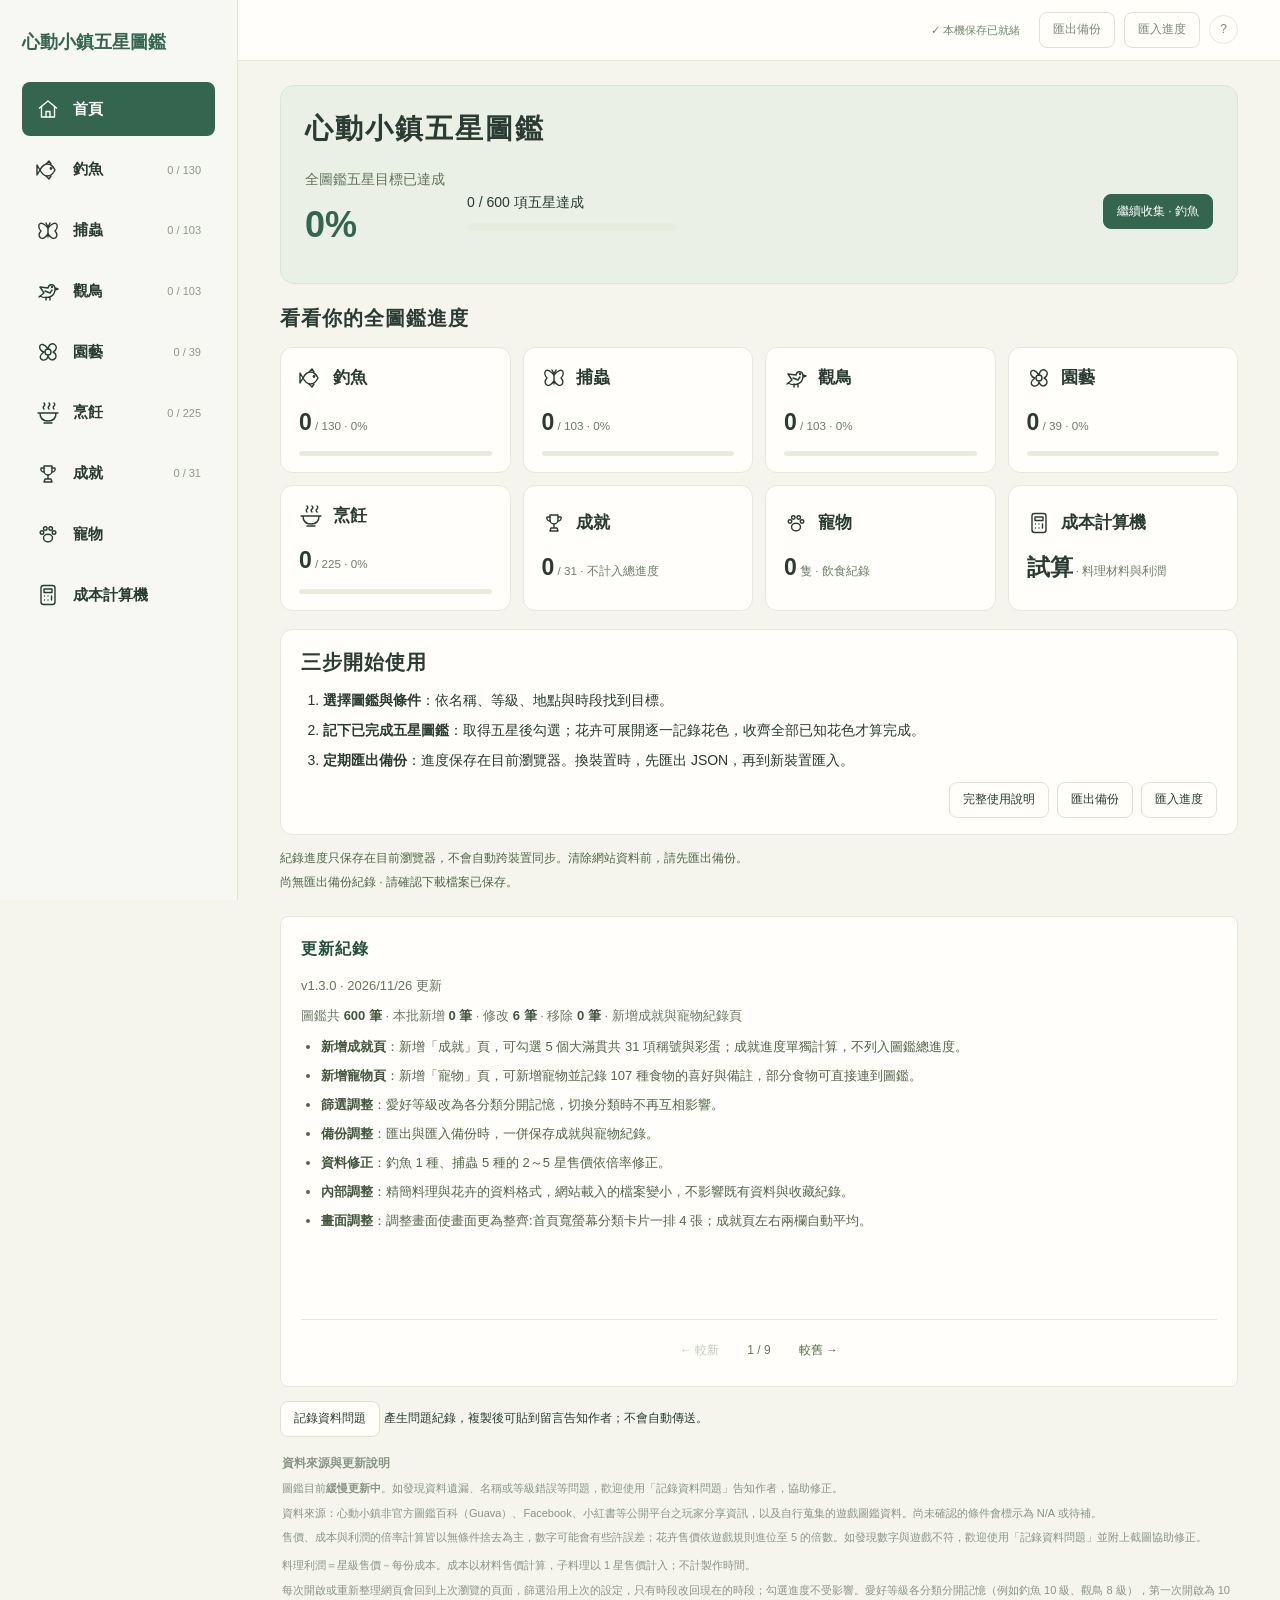
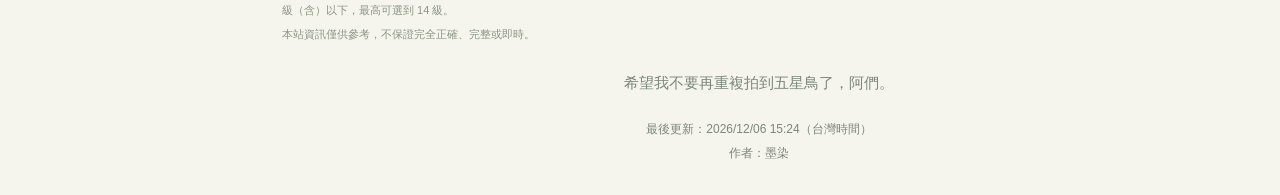
==== commit 601acb6e: "更新 README、使用說明與 v1.3.0 更新紀錄" ====
--- a/index.html
+++ b/index.html
@@ -128,7 +128,7 @@
 <details class="help-topic"><summary>篩選條件與出沒時間</summary><div><ul><li><strong>初始條件：</strong>10 級及以下、全部收錄類型、晴天與開啟時的本機時段。之後修改的篩選會記住，重新整理或下次開啟時沿用；只有時段會改回當下的本機時段，搜尋文字會清空。</li><li><strong>當前可獲取與當前可製作（烹飪）：</strong>「當前可獲取」是日常或進行中活動的料理；「當前可製作」再加上活動已結束、但不需要限時料理台且沒有用到限時材料的料理；過往活動不算當前可獲取。可獲取的料理一定可製作，所以勾選「當前可獲取」時，「當前可製作」會一併勾選。</li><li><strong>等級：</strong>包含所選等級以下的項目；各分類分開記憶，換分類時不會互相影響（例如釣魚選 10 級、觀鳥選 8 級）。未知等級請選「不限等級」。</li><li><strong>清除其他篩選：</strong>清除目前分類的搜尋及其他篩選，保留天氣與時段。「重設預設條件」恢復初始設定。</li><li><strong>天氣與時段：</strong>魚、蟲、鳥共用這兩項條件。時間不會自動跟著時鐘切換，可按「切換到現在時段」手動更新。</li><li><strong>鳥類五星：</strong>「僅五星」使用五星條件篩選，與一般出沒資訊分開顯示。篩選結果不保證遊戲即時出沒，待確認資訊請以遊戲實際情況為準。</li></ul></div></details>
 <details class="help-topic"><summary>排序與料理利潤</summary><div><ul><li>烹飪與成本計算機的料理選單預設依編號由小到大排列；烹飪列表可按「編號排序」恢復此順序。其他分類依日常、當前活動、過往活動分組。手動切換排序後，以所選欄位為主。</li><li>點選名稱、等級、地點等可排序的欄位標題，再點一次可切換排序方向。</li><li>料理可選 1～5 星查看利潤；展開詳情可查看成本、售價與食材。</li><li>利潤依來源資料計算，不計時間與食材轉售的機會成本；未知數值排在後方。</li><li>2～5 星售價依 1 星售價乘以倍率推算時，以無條件捨去計算，數字可能與遊戲內有些許誤差；花卉依遊戲規則進位至 5 的倍數。</li></ul></div></details>
 <details class="help-topic"><summary>成本計算機：選料理、改材料、比成本</summary><div><ol><li>從側邊選單進入「成本計算機」。料理下拉選單可瀏覽全部料理，也可輸入名稱搜尋。</li><li>選單最上方的「＋自訂料理」可建立空白料理；輸入名稱後也可用該名稱建立。</li><li>調整每份用量與單價，或輸入材料名稱後按「加入」。修改同名材料單價會同步影響所有比較中的料理。</li><li>按「＋ 新增料理」加入其他料理，可比較最多六道。選擇兩道以上時，下方顯示成本與各星級利潤比較表。</li></ol><div class="help-callout"><p><strong>計算：</strong>每份成本＝各材料（用量 × 單價）加總；每份利潤＝對應星級售價 − 每份成本。</p><p><strong>價格：</strong>未設定的材料單價目前預設為 0 金幣，請自行確認並調整。「限時材料」表示材料取得受限，不代表料理停止製作。</p><p><strong>自訂料理：</strong>可試算材料成本；目前尚無星級售價，利潤顯示「待補」。</p><p><strong>保存：</strong>試算調整僅保留於本次開啟頁面，重新整理後重設；圖鑑 JSON 備份不包含這些調整。</p></div></div></details>
-<details class="help-topic"><summary>成就與寵物</summary><div><ul><li><strong>成就：</strong>從側邊選單進入「成就」，勾選已獲得的事件稱號（例如海釣、引蟲出洞），某個事件的稱號全部勾選後，該大滿貫會自動顯示「已達成」。點各大滿貫的標題列可展開或收合勾選清單。成就進度單獨計算，不列入首頁的全圖鑑五星進度。</li><li><strong>寵物：</strong>輸入名字並選擇貓或狗後按「新增寵物」。選擇寵物後，每樣食物從「未吃過／喜歡／不喜歡」三選一；吃過但不喜歡就選「不喜歡」，選回「未吃過」即可清除。</li><li>成就與寵物紀錄都保存在目前瀏覽器，並包含在「匯出備份」的 JSON 中。</li></ul></div></details>
+<details class="help-topic"><summary>成就與寵物</summary><div><ul><li><strong>成就：</strong>從側邊選單進入「成就」，勾選已獲得的事件稱號（例如海釣、引蟲出洞），某個事件的稱號全部勾選後，該大滿貫會自動顯示「已達成」。點各大滿貫的標題列可展開或收合勾選清單。成就進度單獨計算，不列入首頁的全圖鑑五星進度。</li><li><strong>寵物：</strong>輸入名字並選擇貓或狗後按「新增寵物」。選擇寵物後，每樣食物從「未吃過／喜歡／不喜歡」三選一；吃過但不喜歡就選「不喜歡」，選回「未吃過」即可清除。上方可搜尋食物，或只看未吃過、喜歡、不喜歡的食物；每樣食物可寫備註。名稱可直接點一下修改，也可刪除寵物；名稱旁有 ↗ 的食物可直接跳到圖鑑查看。</li><li>成就與寵物紀錄都保存在目前瀏覽器，並包含在「匯出備份」的 JSON 中。</li></ul></div></details>
 <details class="help-topic"><summary>備份、還原與換裝置</summary><div><ol><li>按「匯出備份」，確認 JSON 檔案已下載並保存。</li><li>換裝置、換瀏覽器或從本機檔案移到網站時，在新位置按「匯入進度」，選取備份檔。</li><li>「合併進度」保留雙方已完成項目與目前篩選；「取代目前進度」使用備份的勾選與篩選，操作前請先備份。</li></ol><p>收藏進度只保存在目前瀏覽器，不會上傳或跨裝置同步。清除網站資料、更換網址或瀏覽器，可能無法讀取原進度。</p><p>首次累積 10 筆收集，或與上次匯出相比有 10 筆變更時，系統會提醒備份；保存紀錄不代表檔案已下載成功。</p><p><strong>舊版備份：</strong>可匯入相容的舊版 JSON；有兩份進度時可依序合併。舊版花色紀錄會對應至可見花色，無法對應的項目會在匯入前提示，原始備份檔不受影響。</p></div></details>
 <details class="help-topic"><summary>回報資料問題</summary><div><p>使用「記錄資料問題」產生含版本與目前篩選的文字紀錄，補上項目名稱、問題及可核對的來源，複製後貼到留言告知作者；目前不會自動傳送。</p></div></details>
 </div><button class="button primary" data-close>知道了</button></dialog>
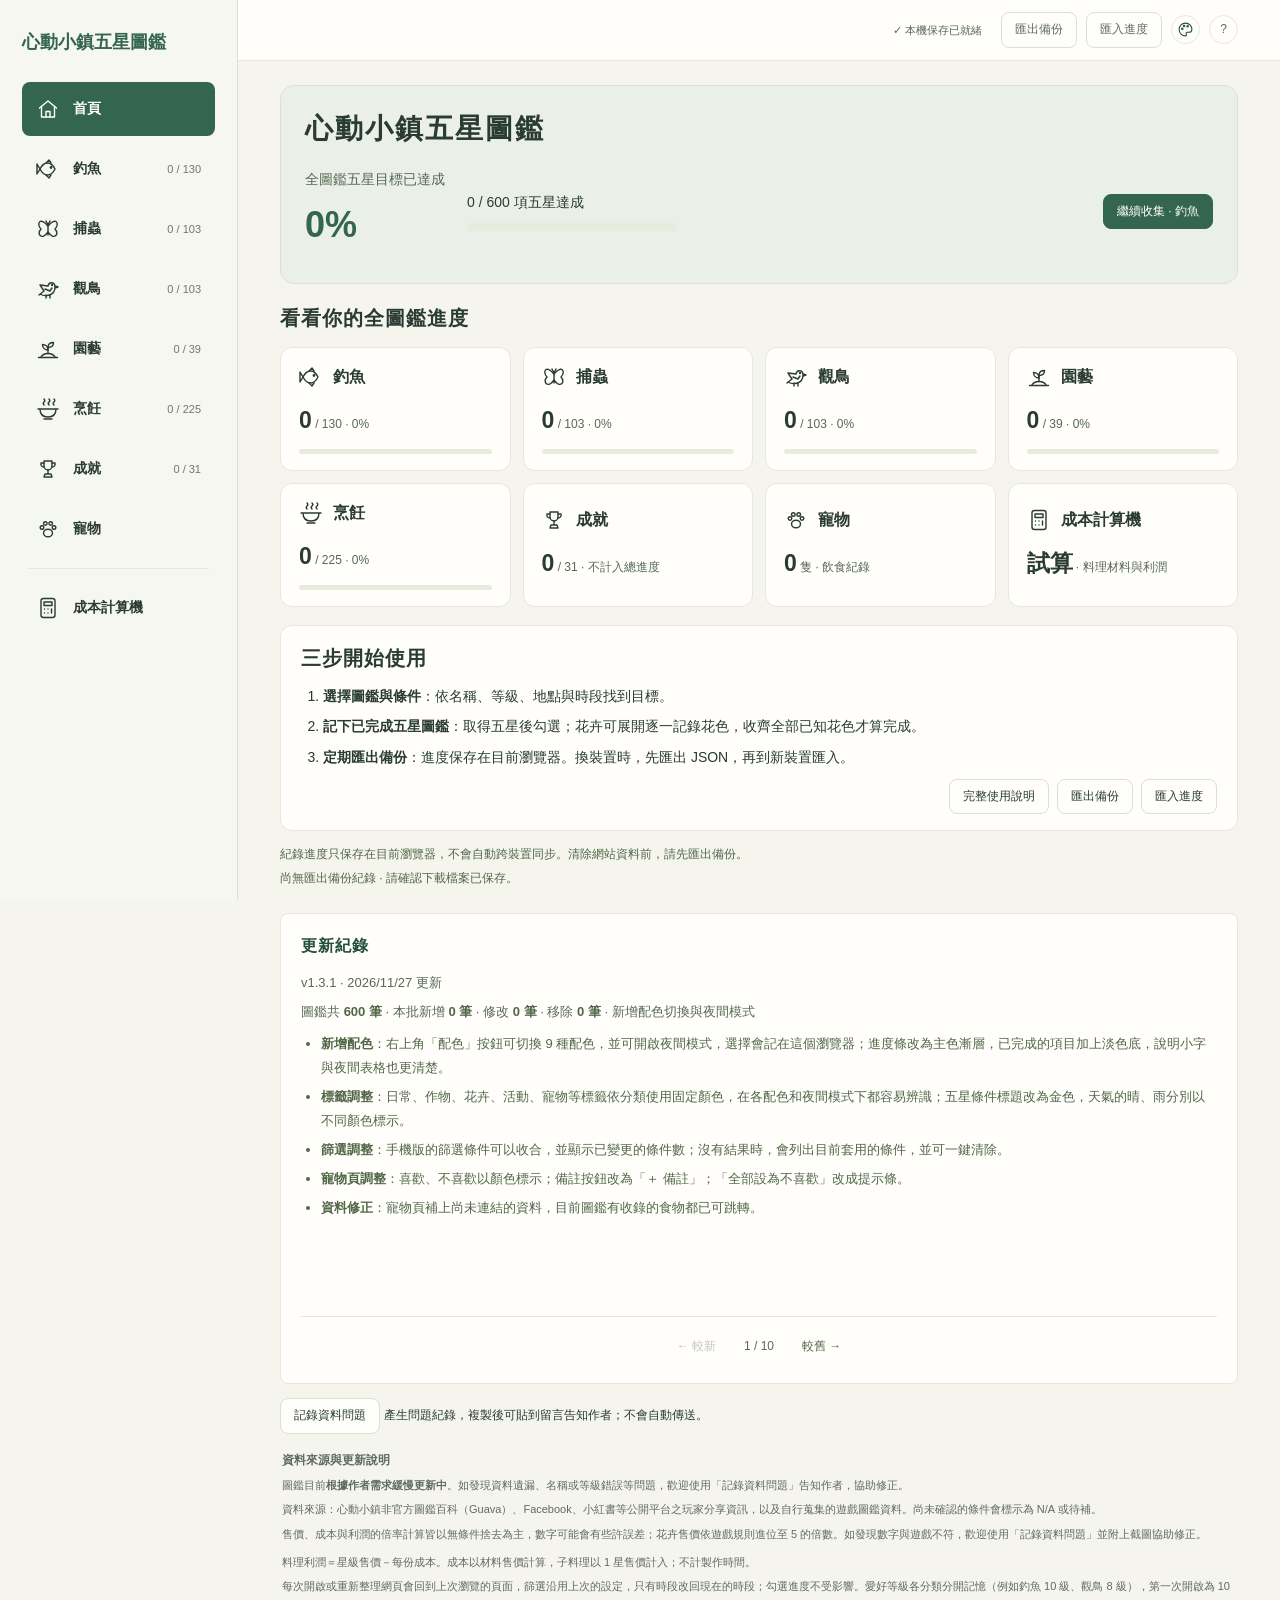
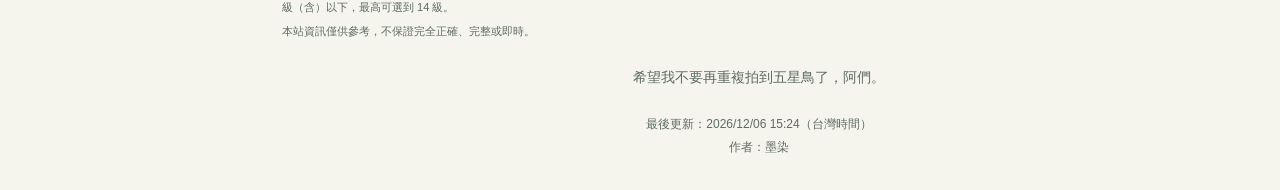
==== commit ad0e757d: "v1.3.1：新增配色切換與夜間模式、標籤分類配色、手機篩選收合、寵物頁調整、網域改為 zyling.dev" ====
--- a/index.html
+++ b/index.html
@@ -9,32 +9,35 @@
 <meta name="color-scheme" content="light">
 <title>心動小鎮五星圖鑑｜釣魚、捕蟲、觀鳥、園藝與烹飪</title>
 <meta name="description" content="心動小鎮五星圖鑑與收藏圖鑑：查詢釣魚、捕蟲、觀鳥五星條件、園藝花色與烹飪資料，追蹤收藏進度、成就與寵物飲食紀錄，並試算料理成本與利潤。非官方玩家整理，資料持續更新。">
-<link rel="canonical" href="https://heartopia-atlas.zxcvb7340-0.workers.dev/">
+<link rel="canonical" href="https://heartopia-atlas.zyling.dev/">
 <meta property="og:title" content="心動小鎮五星圖鑑｜收藏圖鑑與料理成本計算">
 <meta property="og:description" content="查詢心動小鎮釣魚、捕蟲、觀鳥五星條件、園藝花色及烹飪資料，記錄圖鑑進度、成就與寵物紀錄，試算料理成本與利潤。非官方玩家整理。">
 <meta property="og:type" content="website">
 <meta property="og:site_name" content="心動小鎮五星圖鑑">
 <meta property="og:locale" content="zh_TW">
-<meta property="og:url" content="https://heartopia-atlas.zxcvb7340-0.workers.dev/">
+<meta property="og:url" content="https://heartopia-atlas.zyling.dev/">
 <meta name="twitter:card" content="summary">
 <meta name="twitter:title" content="心動小鎮五星圖鑑｜收藏圖鑑與料理成本計算">
 <meta name="twitter:description" content="查詢心動小鎮釣魚、捕蟲、觀鳥五星條件、園藝花色與烹飪資料，追蹤收藏進度、成就與寵物紀錄，並試算料理成本與利潤。">
-<meta name="atlas-updated-at" content="2026-11-26">
+<meta name="atlas-updated-at" content="2026-11-27">
 <meta name="theme-color" content="#34654f">
 <script type="application/ld+json">
 {
   "@context": "https://schema.org",
   "@type": "WebSite",
   "name": "心動小鎮五星圖鑑",
-  "url": "https://heartopia-atlas.zxcvb7340-0.workers.dev/",
+  "url": "https://heartopia-atlas.zyling.dev/",
   "description": "非官方心動小鎮五星圖鑑與收藏圖鑑，可查詢釣魚、捕蟲、觀鳥、園藝和烹飪資料，追蹤收藏進度、成就與寵物飲食紀錄，並試算料理成本與利潤。",
   "inLanguage": "zh-Hant-TW"
 }
 </script>
 <!-- 圖示用實體檔案，搜尋結果與手機主畫面才抓得到 -->
-<link rel="icon" href="favicon.svg" type="image/svg+xml">
-<link rel="apple-touch-icon" href="apple-touch-icon.png">
-<link rel="stylesheet" href="css/style.css?v=2026-11-26.1">
+<link rel="icon" href="favicon.svg?v=2026-11-27.1" type="image/svg+xml">
+<link rel="apple-touch-icon" href="apple-touch-icon.png?v=2026-11-27.1">
+<link rel="stylesheet" href="css/style.css?v=2026-11-27.1">
+<!-- 配色：其他六組配色與配色按鈕樣式；theme.js 在畫面出現前套用上次選的配色 -->
+<link rel="stylesheet" href="css/themes.css?v=2026-11-27.1">
+<script src="js/theme.js?v=2026-11-27.1"></script>
 </head>
 <body>
 <!-- 沒有執行 JavaScript 時（部分搜尋引擎、關閉 JS 的瀏覽器）顯示的網站說明 -->
@@ -44,21 +47,22 @@
   <button class="menu-toggle" type="button" aria-expanded="false" aria-controls="side-panel">分類 ▾</button>
   <div class="side-panel" id="side-panel">
   <a class="brand" href="#">心動小鎮五星圖鑑</a>
-  <button id="nav-home" class="nav-item home-nav"><span class="nav-icon" aria-hidden="true"></span><span class="nav-name">首頁</span></button><nav id="categories" aria-label="圖鑑分類"></nav><button id="nav-achievements" class="nav-item panel-nav" type="button"><span class="nav-icon" aria-hidden="true"></span><span class="nav-name">成就</span><span class="nav-count"></span></button><button id="nav-pets" class="nav-item panel-nav" type="button"><span class="nav-icon" aria-hidden="true"></span><span class="nav-name">寵物</span><span class="nav-count"></span></button><button id="nav-calculator" class="nav-item calculator-nav" type="button"><span class="nav-icon" aria-hidden="true"></span><span class="nav-name">成本計算機</span></button>
+  <button id="nav-home" class="nav-item home-nav"><span class="nav-icon" aria-hidden="true"></span><span class="nav-name">首頁</span></button><nav id="categories" aria-label="圖鑑分類"></nav><button id="nav-achievements" class="nav-item panel-nav" type="button"><span class="nav-icon" aria-hidden="true"></span><span class="nav-name">成就</span><span class="nav-count"></span></button><button id="nav-pets" class="nav-item panel-nav" type="button"><span class="nav-icon" aria-hidden="true"></span><span class="nav-name">寵物</span><span class="nav-count"></span></button><div class="nav-divider" role="separator" aria-hidden="true"></div><button id="nav-calculator" class="nav-item calculator-nav" type="button"><span class="nav-icon" aria-hidden="true"></span><span class="nav-name">成本計算機</span></button>
 </div>
 </aside>
 <div class="page">
- <header class="topbar"><div class="tools"><span id="save-state" role="status">準備保存</span><button id="export" class="button">匯出備份</button><button id="import" class="button">匯入進度</button><button id="help" class="icon-button" aria-label="使用說明">?</button><input id="file" type="file" accept=".json,application/json" hidden></div></header>
+ <header class="topbar"><div class="tools"><span id="save-state" role="status">準備保存</span><button id="export" class="button">匯出備份</button><button id="import" class="button">匯入進度</button><div class="theme-picker"><button id="theme-toggle" class="icon-button" type="button" aria-label="配色" title="配色" aria-haspopup="true" aria-expanded="false" aria-controls="theme-menu"><svg viewBox="0 0 24 24" fill="none" stroke="currentColor" stroke-width="1.5" stroke-linecap="round" stroke-linejoin="round" aria-hidden="true"><path d="M12 3a9 9 0 1 0 0 18c1.1 0 1.6-.8 1.3-1.7l-.4-1.1c-.4-1.1.4-2.2 1.6-2.2H17a4 4 0 0 0 4-4c0-5-4-9-9-9Z"/><circle cx="7.5" cy="11" r="1"/><circle cx="10" cy="7" r="1"/><circle cx="15" cy="7.5" r="1"/></svg></button><div id="theme-menu" class="theme-menu" role="group" aria-label="配色" hidden><p class="theme-menu-title">配色</p><div class="theme-swatches"><button type="button" class="theme-swatch active" data-theme-swatch="forest" style="--swatch:#34654f" aria-label="森林綠" aria-pressed="true"></button><button type="button" class="theme-swatch" data-theme-swatch="tea" style="--swatch:#545d22" aria-label="焙茶橄欖" aria-pressed="false"></button><button type="button" class="theme-swatch" data-theme-swatch="maple" style="--swatch:#95572b" aria-label="琥珀秋楓" aria-pressed="false"></button><button type="button" class="theme-swatch" data-theme-swatch="cocoa" style="--swatch:#6e4840" aria-label="可可褐" aria-pressed="false"></button><button type="button" class="theme-swatch" data-theme-swatch="sakura" style="--swatch:#9e4a64" aria-label="櫻花粉" aria-pressed="false"></button><button type="button" class="theme-swatch" data-theme-swatch="milk" style="--swatch:#b8436a" aria-label="草莓牛奶" aria-pressed="false"></button><button type="button" class="theme-swatch" data-theme-swatch="mauve" style="--swatch:#855a74" aria-label="藕荷粉" aria-pressed="false"></button><button type="button" class="theme-swatch" data-theme-swatch="lavender" style="--swatch:#5b4f93" aria-label="薰衣草夜" aria-pressed="false"></button><button type="button" class="theme-swatch" data-theme-swatch="bay" style="--swatch:#3a4d83" aria-label="靛墨藍" aria-pressed="false"></button></div><label class="theme-dark"><span>夜間模式</span><input id="theme-dark" type="checkbox" role="switch"><span class="theme-switch" aria-hidden="true"></span></label></div></div><button id="help" class="icon-button" aria-label="使用說明">?</button><input id="file" type="file" accept=".json,application/json" hidden></div></header>
 <!-- 主要內容 -->
  <main>
 <section id="home-view" aria-label="首頁"><div class="home-intro"><h1>心動小鎮五星圖鑑</h1><div class="home-summary"><div class="home-goal"><span>全圖鑑五星目標已達成</span><strong id="home-percent">0%</strong></div><div><span id="home-count"></span><div class="bar"><i id="home-bar"></i></div></div></div><button id="home-continue" class="button primary">繼續紀錄</button></div><h2>看看你的全圖鑑進度</h2><div id="home-cards" class="home-grid"></div><section class="home-guide"><h2>三步開始使用</h2><ol><li><b>選擇圖鑑與條件</b>：依名稱、等級、地點與時段找到目標。</li><li><b>記下已完成五星圖鑑</b>：取得五星後勾選；花卉可展開逐一記錄花色，收齊全部已知花色才算完成。</li><li><b>定期匯出備份</b>：進度保存在目前瀏覽器。換裝置時，先匯出 JSON，再到新裝置匯入。</li></ol><div class="home-actions"><button class="button" id="home-help">完整使用說明</button><button class="button" id="home-export">匯出備份</button><button class="button" id="home-import">匯入進度</button></div></section></section>
+  
   <section class="hero"><h2 class="hero-title">心動小鎮五星圖鑑</h2><div class="total-card"><strong id="total-done">0</strong><span id="total-count"></span><span id="total-ring"><span id="total-percent">0%</span></span></div></section>
   
   <div class="storage-note"><p>紀錄進度只保存在目前瀏覽器，不會自動跨裝置同步。清除網站資料前，請先匯出備份。</p><p id="backup-status" role="status"></p></div>
+  <div id="collection-heading" class="collection-heading page-title-out"><div class="title-group"><span id="category-icon" class="category-icon"></span><h2 id="category-title"></h2></div><div class="category-progress"><span id="category-count"></span><div class="bar"><i id="category-bar"></i></div></div></div>
   <section class="collection">
-   <div class="collection-heading"><div class="title-group"><span id="category-icon" class="category-icon"></span><h2 id="category-title"></h2></div><div class="category-progress"><span id="category-count"></span><div class="bar"><i id="category-bar"></i></div></div></div>
-   <div class="filters">
-    <div class="filter-top"><label class="search-wrap"><span>⌕</span><input id="search" type="search" placeholder="搜尋名稱、地點或食材…" aria-label="搜尋名稱、地點或食材"></label><div id="status-tabs" class="segments" role="group" aria-label="完成狀態"><button data-status="all">全部</button><button data-status="todo">未完成</button><button data-status="done">已完成</button></div></div>
+   <div id="filter-panel" class="filters">
+    <div class="filter-top"><label class="search-wrap"><span>⌕</span><input id="search" type="search" placeholder="搜尋名稱、地點或食材…" aria-label="搜尋名稱、地點或食材"></label><div id="status-tabs" class="segments" role="group" aria-label="完成狀態"><button data-status="all">全部</button><button data-status="todo">未完成</button><button data-status="done">已完成</button></div><div class="filter-mobile-bar"><button id="filter-toggle" class="filter-toggle" type="button" aria-expanded="false" aria-controls="filter-panel">篩選條件<span id="filter-count" class="filter-count" hidden></span><span class="filter-toggle-arrow" aria-hidden="true">▾</span></button><button id="filter-reset-mini" class="text-button" type="button" hidden>重設預設條件</button></div></div>
     <div class="filter-scroll"><div class="filter-grid"><label id="plant-type-label" hidden>花卉／作物<select id="plantType"><option value="all">全部</option><option value="flower">花卉</option><option value="crop">作物</option></select></label><label>愛好等級（含以下）<select id="level"></select></label><fieldset id="kind-filter" class="kind-filter"><legend>收錄類型</legend><button id="kind-toggle" class="kind-toggle" type="button" aria-expanded="false" aria-controls="kind-menu">全部 ▾</button><div id="kind-menu" class="kind-menu" hidden><label><input type="checkbox" data-kind-option value="日常">日常</label><label><input type="checkbox" data-kind-option value="當前活動">當前活動</label><label><input type="checkbox" data-kind-option value="過往活動">過往活動</label><div class="kind-all-row"><label><input id="kind-all" type="checkbox">All</label></div></div></fieldset><label id="profit-star-label" hidden>星級<select id="profitStar"><option value="1" selected>1 星</option><option value="2">2 星</option><option value="3">3 星</option><option value="4">4 星</option><option value="5">5 星</option></select></label><label data-habitat>天氣<select id="weather"><option value="晴">晴天</option><option value="雨">雨天</option><option value="彩虹">彩虹日可出現</option><option value="rainbow-only">彩虹日限定</option></select></label><label data-habitat><span id="time-label">時段</span><select id="time"><option value="all">全部時段</option><option value="0-6時">00:00–06:00</option><option value="6-12時">06:00–12:00</option><option value="12-18時">12:00–18:00</option><option value="18-24時">18:00–24:00</option></select></label><label data-habitat class="location-filter">地點<select id="location"></select></label></div></div>
     <p class="filter-scroll-hint">左右滑動查看其他篩選條件 →</p>
     <div class="availability-options"><div id="bird-five-star" hidden><label class="five-star-filter"><input id="five-star-only" type="checkbox">僅五星</label></div><div id="availability-filter"><label class="five-star-filter"><input id="cookable-only" type="checkbox" checked>當前可獲取</label></div><div id="craftable-filter" hidden><label class="five-star-filter"><input id="craftable-only" type="checkbox" checked>當前可製作</label></div></div>
@@ -67,30 +71,37 @@
    </div>
    <div class="list-toolbar"><div><b id="result-count"></b><span id="result-note"></span></div><button id="dish-number-sort" class="button" type="button" hidden aria-pressed="false" title="依料理編號由小到大排列">編號排序 ↑</button></div>
    <p class="table-hint">點選欄位標題可排序。</p><div class="table-wrap" tabindex="0" role="region" aria-label="圖鑑清單，可左右滑動"><table class="list"><thead id="thead"></thead><tbody id="rows"></tbody></table></div>
-   <div id="empty" class="empty" hidden><span>⌕</span><h3>這個條件下，還沒有項目</h3><p>試著調整等級、天氣、時段或地點。</p><button id="empty-reset" class="button">清除其他篩選</button></div>
+   <div id="empty" class="empty" hidden><span>⌕</span><h3 id="empty-title">目前沒有符合條件的項目。</h3><p id="empty-hint"></p><button id="empty-reset" class="button">清除篩選</button></div>
   </section>
-  <section id="calculator-view" class="calculator-view" aria-label="料理成本計算機" hidden>
-   <header class="calculator-heading">
- <div class="calc-intro"><p class="calc-site-name">心動小鎮五星圖鑑</p><span class="calc-kicker">料理材料與利潤試算</span><div class="calc-title-row"><h1>成本計算機</h1><button id="calc-help" class="icon-button" type="button" aria-label="開啟成本計算機使用教學" aria-haspopup="dialog" aria-controls="calc-help-dialog" title="計算機使用教學">?</button></div><p>一次比較最多六道料理，可以調整食材、用量、金額。</p></div>
+  <section id="calculator-view" class="panel-page" aria-label="料理成本計算機" hidden>
+   <header class="calculator-heading page-title-out">
+ <div class="calc-intro"><span class="calc-kicker">料理材料與利潤試算</span><div class="calc-title-row"><h1>成本計算機</h1><button id="calc-help" class="icon-button" type="button" aria-label="開啟成本計算機使用教學" aria-haspopup="dialog" aria-controls="calc-help-dialog" title="計算機使用教學">?</button></div><p>一次比較最多六道料理，可以調整食材、用量、金額。</p></div>
  
 </header>
+   <div class="calculator-view panel-card">
    <div class="calculator-controls calc-select-controls"><div id="calc-dish-slots" class="calc-dish-slots"><button id="calc-add-dish" class="button calc-dynamic-add" type="button">＋ 新增料理</button></div></div>
    <div class="calc-recipe-grid" id="calc-recipe-grid"></div>
    <section id="calc-compare-section" class="calc-card calc-compare-section" hidden><h2>料理利潤比較</h2><div id="calc-comparison"></div></section>
    <p id="calc-missing" class="calc-note" role="status"></p><p class="calc-note">計算方式：每份成本＝各材料（每份用量 × 單價）加總。料理售價與利潤依每份計算；修改單價會同步反映於所有料理。未維護材料單價預設為 0 金幣；限時材料標籤只表示取得受限，不代表料理停止製作。</p>
+   </div>
   </section>
   <!-- 成就：大滿貫成就勾選，不計入首頁的全圖鑑進度 -->
-  <section id="achievements-view" class="calculator-view panel-view" aria-labelledby="achievements-title" hidden>
-   <header class="calculator-heading"><p class="calc-site-name">心動小鎮五星圖鑑</p><span class="calc-kicker">大滿貫成就紀錄</span><h1 id="achievements-title">成就</h1><p>勾選已獲得的事件稱號，同一事件的稱號全部取得即達成大滿貫。成就進度單獨計算，不列入首頁的全圖鑑五星進度。</p>
-    <div class="panel-progress"><span id="achievements-count"></span><div class="bar"><i id="achievements-bar"></i></div></div></header>
+  <section id="achievements-view" class="panel-page panel-view" aria-labelledby="achievements-title" hidden>
+   <header class="collection-heading panel-heading page-title-out"><div class="title-group"><span id="achievements-icon" class="category-icon"></span><h2 id="achievements-title">成就</h2></div><div class="category-progress"><span id="achievements-count"></span><div class="bar"><i id="achievements-bar"></i></div></div></header>
+   <div class="calculator-view panel-card">
+   <div class="panel-desc"><p>勾選已獲得的事件稱號，同一事件的稱號全部取得即達成大滿貫。成就進度單獨計算，不列入首頁的全圖鑑五星進度。</p></div>
    <div id="achievement-groups" class="achievement-groups"></div>
+   </div>
   </section>
   <!-- 寵物：玩家自行新增寵物，記錄吃過、喜歡與不喜歡的食物 -->
-  <section id="pets-view" class="calculator-view panel-view" aria-labelledby="pets-title" hidden>
-   <header class="calculator-heading"><p class="calc-site-name">心動小鎮五星圖鑑</p><span class="calc-kicker">飲食紀錄</span><h1 id="pets-title">寵物</h1><p>新增你的貓咪／狗狗，記錄每一隻對每樣食物的反應：未吃過、喜歡或不喜歡（吃過但沒有喜歡，就算不喜歡）。</p><p class="pet-hint">如果試不出來，可能是因為愛吃與否不只跟食物種類有關，也和餵食數量有關；這裡只記錄喜歡／不喜歡，其他觀察（例如要餵幾隻）可以按每樣食物後面的「＋」寫備註。</p></header>
+  <section id="pets-view" class="panel-page panel-view" aria-labelledby="pets-title" hidden>
+   <header class="collection-heading panel-heading page-title-out"><div class="title-group"><span id="pets-icon" class="category-icon"></span><h2 id="pets-title">寵物</h2></div><div class="category-progress"><span id="pets-count"></span></div></header>
+   <div class="calculator-view panel-card">
+   <div class="panel-desc"><p>新增你的貓咪／狗狗，記錄每一隻對每樣食物的反應：未吃過、喜歡或不喜歡（吃過但沒有喜歡，就算不喜歡）。</p><p class="pet-hint">如果試不出來，可能是因為愛吃與否不只跟食物種類有關，也和餵食數量有關；這裡只記錄喜歡／不喜歡，其他觀察（例如要餵幾隻）可以按每樣食物後面的「＋」寫備註。</p></div>
    <form id="pet-form" class="pet-form" autocomplete="off"><label>名字<input id="pet-name" type="text" maxlength="20" placeholder="可留空，例如：小橘"></label><label>種類<select id="pet-type"><option value="cat">貓</option><option value="dog">狗</option></select></label><button class="button primary" type="submit">＋ 新增寵物</button></form>
    <div id="pet-tabs" class="pet-tabs" role="group" aria-label="選擇寵物"></div>
    <div id="pet-detail"></div>
+   </div>
   </section>
   <section id="release-log" class="release-log release-pages" aria-labelledby="release-heading">
    <div class="release-section-heading"><h2 id="release-heading">更新紀錄</h2></div>
@@ -99,7 +110,7 @@
   </section>
   <p><button id="report-issue" class="button">記錄資料問題</button> <small>產生問題紀錄，複製後可貼到留言告知作者；不會自動傳送。</small></p>
   <!-- 頁尾：資料來源說明 -->
-<footer class="source-footer"><section class="release-source-notes" aria-label="資料來源與更新說明"><h3>資料來源與更新說明</h3><p>圖鑑目前<strong>緩慢更新中</strong>。如發現資料遺漏、名稱或等級錯誤等問題，歡迎使用「記錄資料問題」告知作者，協助修正。</p>
+<footer class="source-footer"><section class="release-source-notes" aria-label="資料來源與更新說明"><h3>資料來源與更新說明</h3><p>圖鑑目前<strong>根據作者需求緩慢更新中</strong>。如發現資料遺漏、名稱或等級錯誤等問題，歡迎使用「記錄資料問題」告知作者，協助修正。</p>
   <p>資料來源：心動小鎮非官方圖鑑百科（Guava）、Facebook、小紅書等公開平台之玩家分享資訊，以及自行蒐集的遊戲圖鑑資料。尚未確認的條件會標示為 N/A 或待補。</p>
   <p>售價、成本與利潤的倍率計算皆以無條件捨去為主，數字可能會有些許誤差；花卉售價依遊戲規則進位至 5 的倍數。如發現數字與遊戲不符，歡迎使用「記錄資料問題」並附上截圖協助修正。</p></section>
 <p>料理利潤＝星級售價－每份成本。成本以材料售價計算，子料理以 1 星售價計入；不計製作時間。</p>
@@ -128,7 +139,7 @@
 <details class="help-topic"><summary>篩選條件與出沒時間</summary><div><ul><li><strong>初始條件：</strong>10 級及以下、全部收錄類型、晴天與開啟時的本機時段。之後修改的篩選會記住，重新整理或下次開啟時沿用；只有時段會改回當下的本機時段，搜尋文字會清空。</li><li><strong>當前可獲取與當前可製作（烹飪）：</strong>「當前可獲取」是日常或進行中活動的料理；「當前可製作」再加上活動已結束、但不需要限時料理台且沒有用到限時材料的料理；過往活動不算當前可獲取。可獲取的料理一定可製作，所以勾選「當前可獲取」時，「當前可製作」會一併勾選。</li><li><strong>等級：</strong>包含所選等級以下的項目；各分類分開記憶，換分類時不會互相影響（例如釣魚選 10 級、觀鳥選 8 級）。未知等級請選「不限等級」。</li><li><strong>清除其他篩選：</strong>清除目前分類的搜尋及其他篩選，保留天氣與時段。「重設預設條件」恢復初始設定。</li><li><strong>天氣與時段：</strong>魚、蟲、鳥共用這兩項條件。時間不會自動跟著時鐘切換，可按「切換到現在時段」手動更新。</li><li><strong>鳥類五星：</strong>「僅五星」使用五星條件篩選，與一般出沒資訊分開顯示。篩選結果不保證遊戲即時出沒，待確認資訊請以遊戲實際情況為準。</li></ul></div></details>
 <details class="help-topic"><summary>排序與料理利潤</summary><div><ul><li>烹飪與成本計算機的料理選單預設依編號由小到大排列；烹飪列表可按「編號排序」恢復此順序。其他分類依日常、當前活動、過往活動分組。手動切換排序後，以所選欄位為主。</li><li>點選名稱、等級、地點等可排序的欄位標題，再點一次可切換排序方向。</li><li>料理可選 1～5 星查看利潤；展開詳情可查看成本、售價與食材。</li><li>利潤依來源資料計算，不計時間與食材轉售的機會成本；未知數值排在後方。</li><li>2～5 星售價依 1 星售價乘以倍率推算時，以無條件捨去計算，數字可能與遊戲內有些許誤差；花卉依遊戲規則進位至 5 的倍數。</li></ul></div></details>
 <details class="help-topic"><summary>成本計算機：選料理、改材料、比成本</summary><div><ol><li>從側邊選單進入「成本計算機」。料理下拉選單可瀏覽全部料理，也可輸入名稱搜尋。</li><li>選單最上方的「＋自訂料理」可建立空白料理；輸入名稱後也可用該名稱建立。</li><li>調整每份用量與單價，或輸入材料名稱後按「加入」。修改同名材料單價會同步影響所有比較中的料理。</li><li>按「＋ 新增料理」加入其他料理，可比較最多六道。選擇兩道以上時，下方顯示成本與各星級利潤比較表。</li></ol><div class="help-callout"><p><strong>計算：</strong>每份成本＝各材料（用量 × 單價）加總；每份利潤＝對應星級售價 − 每份成本。</p><p><strong>價格：</strong>未設定的材料單價目前預設為 0 金幣，請自行確認並調整。「限時材料」表示材料取得受限，不代表料理停止製作。</p><p><strong>自訂料理：</strong>可試算材料成本；目前尚無星級售價，利潤顯示「待補」。</p><p><strong>保存：</strong>試算調整僅保留於本次開啟頁面，重新整理後重設；圖鑑 JSON 備份不包含這些調整。</p></div></div></details>
-<details class="help-topic"><summary>成就與寵物</summary><div><ul><li><strong>成就：</strong>從側邊選單進入「成就」，勾選已獲得的事件稱號（例如海釣、引蟲出洞），某個事件的稱號全部勾選後，該大滿貫會自動顯示「已達成」。點各大滿貫的標題列可展開或收合勾選清單。成就進度單獨計算，不列入首頁的全圖鑑五星進度。</li><li><strong>寵物：</strong>輸入名字並選擇貓或狗後按「新增寵物」。選擇寵物後，每樣食物從「未吃過／喜歡／不喜歡」三選一；吃過但不喜歡就選「不喜歡」，選回「未吃過」即可清除。上方可搜尋食物，或只看未吃過、喜歡、不喜歡的食物；每樣食物可寫備註。名稱可直接點一下修改，也可刪除寵物；名稱旁有 ↗ 的食物可直接跳到圖鑑查看。</li><li>成就與寵物紀錄都保存在目前瀏覽器，並包含在「匯出備份」的 JSON 中。</li></ul></div></details>
+<details class="help-topic"><summary>成就與寵物</summary><div><ul><li><strong>成就：</strong>從側邊選單進入「成就」，勾選已獲得的事件稱號（例如海釣、引蟲出洞），某個事件的稱號全部勾選後，該大滿貫會自動顯示「已達成」。點各大滿貫的標題列可展開或收合勾選清單。每組都有「全部完成」「全部取消」可一次勾選或取消整組。成就進度單獨計算，不列入首頁的全圖鑑五星進度。</li><li><strong>寵物：</strong>輸入名字並選擇貓或狗後按「新增寵物」。選擇寵物後，每樣食物從「未吃過／喜歡／不喜歡」三選一；吃過但不喜歡就選「不喜歡」，選回「未吃過」即可清除。上方可搜尋食物，或只看未吃過、喜歡、不喜歡的食物；每樣食物可寫備註。名稱可直接點一下修改，也可刪除寵物；名稱旁有 ↗ 的食物可直接跳到圖鑑查看。篩選「未吃過」時會出現「全部設為不喜歡」，可把目前列出的未吃過食物一次改成不喜歡（可再用搜尋縮小範圍）。</li><li>成就與寵物紀錄都保存在目前瀏覽器，並包含在「匯出備份」的 JSON 中。</li></ul></div></details>
 <details class="help-topic"><summary>備份、還原與換裝置</summary><div><ol><li>按「匯出備份」，確認 JSON 檔案已下載並保存。</li><li>換裝置、換瀏覽器或從本機檔案移到網站時，在新位置按「匯入進度」，選取備份檔。</li><li>「合併進度」保留雙方已完成項目與目前篩選；「取代目前進度」使用備份的勾選與篩選，操作前請先備份。</li></ol><p>收藏進度只保存在目前瀏覽器，不會上傳或跨裝置同步。清除網站資料、更換網址或瀏覽器，可能無法讀取原進度。</p><p>首次累積 10 筆收集，或與上次匯出相比有 10 筆變更時，系統會提醒備份；保存紀錄不代表檔案已下載成功。</p><p><strong>舊版備份：</strong>可匯入相容的舊版 JSON；有兩份進度時可依序合併。舊版花色紀錄會對應至可見花色，無法對應的項目會在匯入前提示，原始備份檔不受影響。</p></div></details>
 <details class="help-topic"><summary>回報資料問題</summary><div><p>使用「記錄資料問題」產生含版本與目前篩選的文字紀錄，補上項目名稱、問題及可核對的來源，複製後貼到留言告知作者；目前不會自動傳送。</p></div></details>
 </div><button class="button primary" data-close>知道了</button></dialog>
@@ -137,5 +148,5 @@
 <!-- 載入順序不可調換：核心邏輯 → 資料載入器 → 畫面程式 -->
 <script src="js/journal-core.js?v=2026-11-26.1"></script>
 <script src="js/data-loader.js?v=2026-11-26.1"></script>
-<script src="js/app.js?v=2026-11-26.1"></script>
+<script src="js/app.js?v=2026-11-27.1"></script>
 </body></html>
--- a/css/style.css
+++ b/css/style.css
@@ -3,15 +3,68 @@
 
 /* ======== 基本樣式：版面、側邊導覽、表格、按鈕、篩選器等 ======== */
 :root {
-  --bg: #f5f5ee;
-  --paper: #fffefb;
-  --green: #34654f;
-  --deep: #244e3e;
-  --ink: #293b33;
-  --muted: #7c867c;
-  --line: #e4e8df;
-  --gold: #ba954c;
-  --pale: #eaf0e7;
+  /* ===== 全站顏色變數（v1.3.1 起，頁面上的顏色都從這裡取）=====
+   * 這裡是預設配色「森林綠」。其他配色寫在 css/themes.css，只覆蓋下方【主題色】。
+   * 改顏色時：要所有配色一起變 → 改用到它的元件；只改某個配色 → 改 themes.css。
+   * 字級：26 頁面標題、20 區塊標題、16 卡片標題、14 內文、13 次要、12 小字、11 最小；字重只用 400／600／700 */
+
+  /* 【主題色】底色（由淺到深） */
+  --bg: #f5f5ee;            /* 頁面背景 */
+  --paper: #fffefb;         /* 卡片、面板、輸入框（白） */
+  --soft: #f5f7f0;          /* 表頭、篩選區、說明框 */
+  --pale: #eaf0e7;          /* 帶主色的淺底：已完成列、選取、hover */
+  --pale-strong: #dcebdd;   /* 比 --pale 再深一階：比較表強調列 */
+  --track: #e8ecdf;         /* 進度條底槽、標籤底 */
+  /* 【主題色】線條 */
+  --line: #e4e8df;          /* 一般框線、分隔線 */
+  --line-strong: #d9e1d4;   /* 較明顯的框線、捲軸 */
+  --accent-line: #9fc1ae;   /* 焦點外框、選取中的框線 */
+  /* 【主題色】主色 */
+  --green: #34654f;         /* 主色：按鈕、選取中的分頁、強調文字（名稱沿用舊版，所有配色都叫 --green） */
+  --deep: #244e3e;          /* 深主色：按鈕 hover、深色強調字 */
+  --on-accent: #ffffff;     /* 主色底上的文字 */
+  --on-accent-soft: #d6e3d7;/* 主色底上的次要文字（例如選中分類的數量） */
+  --bar-from: #93c2a2;      /* 進度條漸層起點（終點是 --green） */
+  /* 【主題色】文字（由深到淺） */
+  --ink: #293b33;           /* 標題、主要文字 */
+  --text: #526748;          /* 內文 */
+  --sub: #576954;           /* 次要內文、說明（＝內文 55% 混次要字，v1.3.1） */
+  --muted: #5e6b62;         /* 次要文字、標籤（v1.3.1 加深到 5.5:1，原 #7c867c） */
+  --faint: #6e796b;         /* 最淡：提示、說明小字、placeholder（v1.3.1 加深到 4.5:1，原 #9aa18f） */
+  /* 【主題色】五星金 */
+  --gold: #ba954c;          /* 星星、金色裝飾 */
+  --gold-ink: #87682b;      /* 金色文字（五星、活動、成就獎勵；v1.3.1 微調到 4.6:1） */
+  --gold-soft: #fff0d8;     /* 金色淺底（活動、限定、五星標籤） */
+
+  /* 【狀態色】固定語意，所有配色共用，themes.css 不覆蓋 */
+  --danger: #c9434e;        /* 刪除、喜歡 */
+  --danger-ink: #a34d42;    /* 虧損、負數、錯誤文字 */
+  --danger-soft: #fbf1f1;   /* 錯誤、刪除 hover 淺底 */
+  --danger-line: #f0d4d6;   /* 錯誤框線 */
+  --warn-ink: #9a6338;      /* 限定材料、備份提醒 */
+  --warn-soft: #fff8e9;     /* 缺少資料提示淺底 */
+  --info-ink: #245a8a;      /* 「當前」活動徽章 */
+  --info-soft: #e1efff;
+  --info-line: #accbea;
+  --past-ink: #574c66;      /* 「過往」活動徽章（v1.3.1 加深） */
+  --past-soft: #ece8f2;
+  --past-line: #d8d0e4;
+  --slate-ink: #566384;     /* 狗、料理 B 標籤 */
+  --slate-soft: #e6eaf4;
+  --purple-ink: #7d578a;    /* 花色、彩虹（v1.3.1 加深，原 #9675a1） */
+  --purple-soft: #f0e9f2;
+  --neutral-ink: #555c56;   /* 舊「日常」徽章色，保留給其他中性文字 */
+  --sun-ink: #95590a;       /* 天氣「晴」 */
+  --rain-ink: #2e6aa1;      /* 天氣「雨」（彩虹日用 --purple-ink） */
+  /* 分類標籤（v1.3.1）：每一類固定一個色相，不跟主題色走；框線由文字色與底色混出 */
+  --daily-ink: #3d4548;     /* 「日常」 */
+  --daily-soft: #e9ecee;
+  --crop-ink: #4c5f1c;      /* 「作物」 */
+  --crop-soft: #eaf2dc;
+  --cat-ink: #8a4a12;       /* 寵物「貓」 */
+  --cat-soft: #fdebd9;
+  --dog-ink: #3d4a70;       /* 寵物「狗」 */
+  --dog-soft: #e4e9f5;
 }
 * {
   box-sizing: border-box;
@@ -29,6 +82,7 @@
 input,
 select {
   font: inherit;
+  border-radius: 8px;
 }
 button,
 a,
@@ -38,6 +92,7 @@
 }
 button {
   cursor: pointer;
+  transition: background 0.15s;
 }
 a {
   color: var(--green);
@@ -46,7 +101,7 @@
 a:focus-visible,
 input:focus-visible,
 select:focus-visible {
-  outline: 3px solid #abbe87;
+  outline: 3px solid var(--accent-line);
   outline-offset: 3px;
 }
 button {
@@ -54,14 +109,6 @@
 }
 button:disabled {
   cursor: not-allowed;
-}
-button,
-input,
-select {
-  border-radius: 8px;
-}
-button {
-  transition: background 0.15s;
 }
 button:hover {
   filter: brightness(0.97);
@@ -79,7 +126,7 @@
   width: 238px;
   position: fixed;
   inset: 0 auto 0 0;
-  border-right: 1px solid #dfe5d7;
+  border-right: 1px solid var(--line-strong);
   display: flex;
   flex-direction: column;
   z-index: 2;
@@ -96,18 +143,7 @@
   font-size: 9px;
   letter-spacing: 1.7px;
   margin-top: 3px;
-  color: #89947c;
-}
-.brand-icon {
-  font-size: 39px;
-  line-height: 1;
-  color: var(--green);
-}
-.side-label {
-  font-size: 11px;
-  letter-spacing: 2px;
-  color: #8d9688;
-  margin: 50px 14px 17px;
+  color: var(--faint);
 }
 nav {
   display: grid;
@@ -124,10 +160,10 @@
 }
 .nav-item.active {
   background: var(--green);
-  color: white;
+  color: var(--on-accent);
 }
 .nav-item:not(.active):hover {
-  background: #e6ecdf;
+  background: var(--track);
 }
 .nav-icon {
   width: 24px;
@@ -142,55 +178,16 @@
 }
 .nav-name {
   font-weight: 600;
-  font-size: 15px;
+  font-size: 14px;
 }
 .nav-count {
   margin-left: auto;
   font-size: 11px;
-  color: #8e9a88;
+  color: var(--faint);
   font-variant-numeric: tabular-nums;
 }
 .active .nav-count {
-  color: #d6e3d7;
-}
-.side-note {
-  margin: auto 5px 36px;
-  padding-top: 42px;
-  color: #6d7e68;
-}
-.note-star {
-  font-size: 38px;
-  color: #a0ab87;
-  display: block;
-  margin-bottom: 10px;
-}
-.side-note b {
-  font-size: 13px;
-  font-weight: 500;
-}
-.side-note p {
-  font-size: 12px;
-  line-height: 1.9;
-  color: #929b87;
-}
-.side-bottom {
-  border-top: 1px solid #dfe5d7;
-  padding-top: 21px;
-  font-size: 11px;
-  color: #7c8b75;
-}
-.side-bottom small {
-  display: block;
-  margin: 4px 0 0 13px;
-  color: #949e8e;
-}
-.online-dot {
-  display: inline-block;
-  width: 6px;
-  height: 6px;
-  background: #6f9462;
-  border-radius: 50%;
-  margin-right: 6px;
+  color: var(--on-accent-soft);
 }
 .page {
   margin-left: 238px;
@@ -201,11 +198,11 @@
   display: flex;
   align-items: center;
   font-size: 12px;
-  color: #7e887a;
+  color: var(--muted);
 }
 .topbar span:not(#save-state) {
   margin: 0 12px;
-  color: #b9beb4;
+  color: var(--faint);
 }
 .tools {
   display: flex;
@@ -215,16 +212,16 @@
 #save-state {
   font-size: 11px;
   margin-right: 10px;
-  color: #6f8b6a;
+  color: var(--sub);
 }
 .button {
-  border: 1px solid #dce2d6;
+  border: 1px solid var(--line-strong);
   background: var(--paper);
   padding: 7px 13px;
 }
 .primary {
   background: var(--green);
-  color: white;
+  color: var(--on-accent);
   border-color: var(--green);
 }
 .icon-button {
@@ -245,18 +242,12 @@
   align-items: center;
   justify-content: space-between;
 }
-.eyebrow {
-  font-size: 9px;
-  letter-spacing: 2.4px;
-  color: #97a080;
-  margin: 0 0 7px;
-}
 h1 {
   font-family: "Microsoft JhengHei", sans-serif;
   font-size: 32px;
   letter-spacing: 2px;
   margin: 0;
-  font-weight: 650;
+  font-weight: 600;
 }
 /* 首頁進度區的標題：外觀同 h1，但一頁只保留一個 h1（SEO） */
 .hero-title {
@@ -264,37 +255,28 @@
   font-size: 32px;
   letter-spacing: 2px;
   margin: 0;
-  font-weight: 650;
+  font-weight: 600;
 }
 h1 span {
-  color: #b4bb8b;
+  color: var(--faint);
   margin-left: 17px;
   font-size: 25px;
 }
 .lead {
   margin: 8px 0 0;
-  color: #919989;
+  color: var(--faint);
   font-size: 13px;
 }
 .total-card {
   display: flex;
   align-items: center;
 }
-.total-star {
-  color: #a4ad7d;
-  font-size: 30px;
-}
-.muted {
-  font-size: 11px;
-  color: #88927c;
-  letter-spacing: 1px;
-}
 .total-card strong {
   font-weight: 600;
   line-height: 1.4;
 }
 .total-card #total-count {
-  color: #8c9780;
+  color: var(--faint);
   margin-left: 7px;
 }
 .ring {
@@ -302,7 +284,7 @@
   width: 55px;
   height: 55px;
   margin-left: auto;
-  background: conic-gradient(var(--green) var(--progress), #dce4d3 0);
+  background: conic-gradient(var(--green) var(--progress), var(--pale-strong) 0);
   border-radius: 50%;
   display: grid;
   place-items: center;
@@ -310,7 +292,7 @@
 .ring span {
   width: 46px;
   height: 46px;
-  background: #edf1e5;
+  background: var(--pale);
   display: grid;
   place-items: center;
   border-radius: 50%;
@@ -347,7 +329,7 @@
 }
 .title-group p {
   font-size: 11px;
-  color: #939a8c;
+  color: var(--faint);
   margin: 4px 0 0;
 }
 .category-progress {
@@ -358,18 +340,18 @@
 .bar {
   height: 5px;
   border-radius: 6px;
-  background: #e8ecdf;
+  background: var(--track);
   margin-top: 9px;
   overflow: hidden;
 }
 .bar i {
   height: 100%;
   display: block;
-  background: #78956a;
+  background: var(--green);
   border-radius: 6px;
 }
 .filters {
-  border: 1px solid #e7ebde;
+  border: 1px solid var(--track);
 }
 .filter-top {
   display: flex;
@@ -379,12 +361,12 @@
   display: flex;
   align-items: center;
   gap: 9px;
-  background: white;
-  border: 1px solid #dde3d4;
+  background: var(--paper);
+  border: 1px solid var(--line-strong);
   border-radius: 8px;
   padding: 4px 12px;
   width: 100%;
-  color: #9ca58f;
+  color: var(--faint);
 }
 .search-wrap span {
   font-size: 26px;
@@ -400,11 +382,11 @@
   color: var(--ink);
 }
 input::placeholder {
-  color: #9ea694;
+  color: var(--faint);
 }
 .segments {
   display: flex;
-  background: #e9edde;
+  background: var(--track);
   border-radius: 7px;
   padding: 3px;
 }
@@ -412,35 +394,36 @@
   border: 0;
   background: none;
   font-size: 11px;
-  color: #7e8b70;
+  color: var(--sub);
   border-radius: 5px;
 }
 .segments button.active {
-  background: white;
+  background: var(--paper);
   color: var(--green);
   box-shadow: 0 1px 3px #243a3314;
 }
 .filter-grid label {
   font-size: 11px;
-  color: #858f79;
+  color: var(--muted);
   min-width: 0;
 }
 .filter-grid select {
-  border: 1px solid #e0e6d8;
-  background: #fffefc;
-  font-size: 12px;
-  color: #536449;
+  border: 1px solid var(--line-strong);
+  background: var(--paper);
+  font-size: 12px;
+  color: var(--text);
+  text-overflow: ellipsis;
 }
 .filter-foot {
   font-size: 10px;
-  color: #929d86;
+  color: var(--faint);
   display: flex;
   align-items: center;
 }
 .text-button {
   border: 0;
   background: none;
-  color: #6e8660;
+  color: var(--sub);
   font-size: 11px;
   white-space: nowrap;
   padding: 0;
@@ -455,18 +438,18 @@
   font-weight: 600;
 }
 .list-toolbar #result-note {
-  color: #8c9682;
+  color: var(--faint);
   font-size: 11px;
   margin-left: 12px;
 }
 .list-toolbar label {
-  color: #89957d;
+  color: var(--faint);
   font-size: 11px;
 }
 .list-toolbar select {
   border: 0;
   background: none;
-  color: #56684b;
+  color: var(--text);
   padding: 4px;
   font-size: 11px;
 }
@@ -477,7 +460,7 @@
 .table-wrap,
 .calc-table-scroll {
   scrollbar-width: thin;
-  scrollbar-color: #c4cfbd transparent;
+  scrollbar-color: var(--line-strong) transparent;
 }
 .list {
   width: 100%;
@@ -488,17 +471,17 @@
 }
 .list thead {
   font-size: 10px;
-  color: #8b9580;
-  background: #f7f8f2;
+  color: var(--faint);
+  background: var(--soft);
 }
 .list th {
-  font-weight: 500;
+  font-weight: 400;
   padding: 11px 12px;
   border-bottom: 1px solid var(--line);
 }
 .list td {
   padding: 15px 12px;
-  border-bottom: 1px solid #eef0e7;
+  border-bottom: 1px solid var(--line); /* v1.3.1：原 --pale，和已完成列底色相同會消失 */
   vertical-align: middle;
   font-size: 12px;
 }
@@ -516,13 +499,23 @@
   width: 80px;
 }
 .list tbody tr.item:hover {
-  background: #fbfcf6;
-}
-.item.complete {
-  background: #f6f9f1;
+  background: var(--paper);
+}
+/* 已完成列之間的分隔線用卡片色（淡底上的一條白線），--line 在淡底上看不出來；夜間見 themes.css */
+.list tbody tr.item.complete > td,
+.collection > .table-wrap > .list > tbody > tr.item.complete {
+  border-bottom-color: var(--paper);
+}
+/* 已完成列裡的一般標籤（作物、花卉等，只有 .badge）改用卡片底，否則和列底同色看不到 */
+.item.complete .badge[class="badge"] {
+  background: var(--paper);
+}
+.item.complete,
+.list tbody tr.item.complete:hover {
+  background: var(--pale); /* v1.3.1：原本 --soft 和卡片幾乎一樣，改用帶主色的淡底（夜間見 themes.css） */
 }
 .item.complete .item-name {
-  color: #819176;
+  color: var(--muted); /* v1.3.1：原本 --faint 太淡；已完成仍比一般名稱淡 */
 }
 .check-label {
   display: inline-grid;
@@ -534,10 +527,10 @@
   appearance: none;
   width: 23px;
   height: 23px;
-  border: 1.5px solid #d3dbc7;
+  border: 1.5px solid var(--line-strong);
   border-radius: 7px;
   cursor: pointer;
-  background: white;
+  background: var(--paper);
   margin: 0;
 }
 .check-label input:checked {
@@ -545,7 +538,7 @@
   border-color: var(--green);
 }
 .check-label input:disabled {
-  background: #f0f0e8;
+  background: var(--bg);
   border-style: dashed;
   cursor: not-allowed;
 }
@@ -557,11 +550,11 @@
   line-height: 1;
 }
 .check-label input:checked + span {
-  color: #fff;
+  color: var(--on-accent);
 }
 .item-name {
-  font-weight: 650;
-  color: #384b31;
+  font-weight: 600;
+  color: var(--deep);
   display: block;
 }
 .item-meta {
@@ -570,40 +563,40 @@
   gap: 6px;
   margin-top: 4px;
   font-size: 10px;
-  color: #96a08b;
+  color: var(--faint);
 }
 .badge {
   border-radius: 4px;
   padding: 1px 5px;
-  background: #eef1e7;
-  color: #8d9a7d;
+  background: var(--pale);
+  color: var(--text); /* v1.3.1：原本 --faint 太淡（約 2.3:1） */
 }
 .badge.event {
-  background: #f4eddf;
-  color: #a88955;
+  background: var(--gold-soft);
+  color: var(--gold-ink);
 }
 .badge.limited {
-  background: #fff0d8;
-  color: #946c2d;
+  background: var(--gold-soft);
+  color: var(--gold-ink);
 }
 .badge.station {
-  background: #fff0d8;
-  color: #946c2d;
+  background: var(--gold-soft);
+  color: var(--gold-ink);
 }
 .badge.color {
-  background: #f0e9f2;
-  color: #9675a1;
+  background: var(--purple-soft);
+  color: var(--purple-ink);
 }
 .badge.unknown {
-  background: #fbf0d9;
-  color: #9a7735;
+  background: var(--gold-soft);
+  color: var(--gold-ink);
 }
 .number {
   font-size: 10px;
 }
 .level-badge {
   display: inline-block;
-  border: 1px solid #e5e9dc;
+  border: 1px solid var(--line-strong); /* v1.3.1：原 --track 太淡 */
   border-radius: 5px;
   padding: 1px 7px;
 }
@@ -615,13 +608,19 @@
   gap: 6px;
   margin-top: 3px;
   font-size: 10px;
-  color: #8c987a;
+  color: var(--text); /* v1.3.1：晴、雨用內文色（原本 --faint 太淡）；彩虹日另用紫色 */
 }
 .weather-symbols span {
   white-space: nowrap;
 }
+.weather-symbols .sunny {
+  color: var(--sun-ink);
+}
+.weather-symbols .rainy {
+  color: var(--rain-ink);
+}
 .weather-symbols .rainbow {
-  color: #9b82a4;
+  color: var(--purple-ink);
 }
 .row-detail {
   border: 0;
@@ -632,7 +631,7 @@
 }
 .detail-row td {
   padding: 17px 28px !important;
-  background: #f5f7ef;
+  background: var(--soft);
 }
 .raw-grid {
   display: grid;
@@ -640,11 +639,11 @@
   gap: 8px 20px;
 }
 .raw-pair {
-  border-bottom: 1px solid #e5e9dd;
+  border-bottom: 1px solid var(--track);
   padding: 4px 0;
 }
 .raw-pair dt {
-  color: #99a18e;
+  color: var(--faint);
   font-size: 10px;
 }
 .raw-pair dd {
@@ -654,32 +653,23 @@
 }
 .detail-source {
   font-size: 10px;
-  color: #8d967d;
+  color: var(--faint);
   margin-top: 12px;
 }
 .empty {
   text-align: center;
   padding: 45px;
-  color: #8e9a80;
+  color: var(--faint);
 }
 .empty > span {
   font-size: 37px;
 }
 .empty h3 {
   font-size: 16px;
-  color: #687b57;
+  color: var(--sub);
 }
 .empty p {
   font-size: 12px;
-}
-.collection-footer {
-  padding: 17px 27px;
-  display: flex;
-  justify-content: space-between;
-  gap: 15px;
-  font-size: 10px;
-  color: #97a086;
-  background: #fafbf5;
 }
 .source-footer {
   gap: 8px 16px;
@@ -688,14 +678,14 @@
   margin: 21px 2px 0;
 }
 .source-footer a {
-  color: #839471;
+  color: var(--sub);
   text-decoration: none;
 }
 .source-footer p {
   width: 100%;
   margin: 0;
   font-size: 10px;
-  color: #a3aa98;
+  color: var(--faint);
 }
 .toast {
   position: fixed;
@@ -703,7 +693,7 @@
   left: 50%;
   transform: translateX(-50%);
   background: var(--deep);
-  color: white;
+  color: var(--on-accent);
   padding: 12px 23px;
   border-radius: 9px;
   box-shadow: 0 5px 25px #0002;
@@ -735,7 +725,7 @@
 }
 .help-content {
   font-size: 13px;
-  color: #788670;
+  color: var(--sub);
   max-height: 65vh;
   overflow: auto;
   margin: 18px 0;
@@ -759,7 +749,7 @@
 }
 #import-dialog p {
   font-size: 13px;
-  color: #7a876e;
+  color: var(--sub);
 }
 @media (min-width: 1500px) {
   .list th:nth-child(2) {
@@ -788,10 +778,7 @@
   .brand {
     font-size: 18px;
   }
-  .brand-icon {
-    font-size: 30px;
-  }
-  .total-card {
+    .total-card {
     min-width: 250px;
     padding: 16px;
     gap: 13px;
@@ -806,6 +793,7 @@
 @media (max-width: 800px) {
   .sidebar {
     border-right: 0;
+    align-content: start;
   }
   .brand {
     font-size: 18px;
@@ -813,12 +801,7 @@
   .brand small {
     font-size: 8px;
   }
-  .side-label,
-  .side-note,
-  .side-bottom {
-    display: none;
-  }
-  nav {
+    nav {
     display: flex;
     gap: 5px;
   }
@@ -878,12 +861,7 @@
   .list-toolbar #result-note {
     display: block;
   }
-  .collection-footer {
-    flex-direction: column;
-    gap: 3px;
-    padding: 15px 18px;
-  }
-  .raw-grid {
+    .raw-grid {
     grid-template-columns: repeat(2, 1fr);
   }
   .source-footer {
@@ -910,7 +888,7 @@
 }
 /* Compact collection view */
 .sidebar {
-  background: #f7f8f4;
+  background: var(--soft);
   padding: 28px 22px;
 }
 .brand {
@@ -926,7 +904,7 @@
   box-shadow: none;
 }
 .topbar {
-  background: #fffefb;
+  background: var(--paper);
   justify-content: flex-end;
 }
 .topbar > .tools {
@@ -957,7 +935,7 @@
 }
 .total-card #total-percent {
   font-size: 13px;
-  color: #60744f;
+  color: var(--text);
 }
 main {
   padding-top: 24px;
@@ -985,7 +963,7 @@
 .filter-grid label,
 .list-toolbar label {
   font-size: 12px;
-  color: #61715c;
+  color: var(--sub);
 }
 .filter-grid select,
 .search-wrap input {
@@ -997,36 +975,36 @@
 }
 .list th {
   font-size: 12px;
-  color: #68765f;
+  color: var(--sub);
 }
 .item-name {
   font-size: 14px;
 }
 .info-text {
   font-size: 12px;
-  color: #607255;
+  color: var(--sub);
 }
 .number {
-  color: #7c8871;
+  color: var(--muted);
 }
 .item-meta,
 .weather-symbols {
-  font-size: 11px;
+  font-size: 12px; /* v1.3.1：原 11px，晴雨太小 */
 }
 .badge {
   font-size: 10px;
 }
 .level-badge {
   font-size: 11px;
-  color: #687c54;
+  color: var(--text);
 }
 .row-detail {
   font-size: 11px;
-  color: #567546;
+  color: var(--text);
 }
 .category-progress {
   font-size: 12px;
-  color: #667b54;
+  color: var(--sub);
 }
 .source-footer {
   margin-top: 15px;
@@ -1079,7 +1057,7 @@
   border-radius: 8px;
 }
 .flower-color.collected {
-  background: #eaf0e7;
+  background: var(--pale);
 }
 .flower-color label {
   display: flex;
@@ -1095,17 +1073,6 @@
 .flower-color small {
   display: block;
   color: var(--muted);
-}
-.flower-status {
-  color: var(--green);
-  font-size: 12px;
-}
-.flower-source {
-  margin-top: 12px;
-}
-.flower-source summary {
-  cursor: pointer;
-  color: var(--green);
 }
 .five-star-filter {
   display: flex;
@@ -1133,20 +1100,6 @@
 .dish-list th:nth-child(5) {
   width: 29%;
 }
-.dish-values {
-  display: grid;
-  grid-template-columns: 40px 1fr 1fr;
-  gap: 2px 8px;
-  font-size: 12px;
-  font-variant-numeric: tabular-nums;
-}
-.dish-values b {
-  font-size: 11px;
-  color: var(--muted);
-}
-.dish-values span:not(:nth-child(3n + 1)) {
-  text-align: right;
-}
 .dish-cost {
   font-size: 12px;
   margin-bottom: 6px;
@@ -1155,7 +1108,7 @@
   color: var(--green);
 }
 .loss {
-  color: #ad4a3c;
+  color: var(--danger-ink);
 }
 .list-toolbar {
   flex-wrap: wrap;
@@ -1164,11 +1117,11 @@
 .bird-five-info {
   margin-top: 12px;
   padding-top: 10px;
-  border-top: 1px solid #dce4d6;
+  border-top: 1px solid var(--line-strong);
 }
 .bird-five-info strong {
   font-size: 12px;
-  color: var(--green);
+  color: var(--gold-ink); /* v1.3.1：五星標題用五星金，不用主色（主色在部分配色下和白色標題放一起很突兀） */
 }
 .sidebar .brand {
   white-space: normal;
@@ -1233,7 +1186,7 @@
 }
 .column-sort span {
   flex-shrink: 0;
-  color: #8b987d;
+  color: var(--faint);
   font-size: 12px;
 }
 .column-sort:hover {
@@ -1242,7 +1195,7 @@
 th[aria-sort="ascending"],
 th[aria-sort="descending"] {
   color: var(--green);
-  background: #edf2e7;
+  background: var(--pale);
 }
 
 .dish-economics-detail {
@@ -1250,12 +1203,6 @@
 }
 .dish-economics-detail h4 {
   margin: 0 0 10px;
-}
-.dish-economics-detail .dish-values {
-  padding: 10px 12px;
-  background: var(--paper);
-  border: 1px solid var(--line);
-  border-radius: 6px;
 }
 /* 子料理材料明細（料理詳情內，可展開） */
 .sub-dish-detail {
@@ -1297,12 +1244,12 @@
   text-align: left;
 }
 .list .dish-price-table thead th {
-  background: #eef2e8;
+  background: var(--pale);
   color: var(--muted);
-  font-weight: 500;
+  font-weight: 400;
 }
 .list .dish-price-table tbody th {
-  font-weight: 500;
+  font-weight: 400;
 }
 .list .dish-price-table tbody tr:last-child > * {
   border-bottom: 0;
@@ -1330,7 +1277,7 @@
   white-space: nowrap;
 }
 .dish-ingredients b {
-  font-weight: 500;
+  font-weight: 400;
   color: var(--muted);
   margin-left: 6px;
 }
@@ -1435,13 +1382,13 @@
   border-left: 1px solid var(--line);
 }
 .list .dish-price-table tbody tr:nth-child(even) {
-  background: #fafbf7;
+  background: var(--paper);
 }
 .list .dish-price-table tbody td:last-child {
   font-weight: 600;
 }
 .dish-ingredients li.limited-material {
-  color: #9a6338;
+  color: var(--warn-ink);
   font-weight: 700;
 }
 /* Align the table with the filter panel, without adding another frame. */
@@ -1459,13 +1406,13 @@
   display: flex;
 }
 .release-notice {
-  background: #f0f4e9;
-  border: 1px solid #d9e3ce;
+  background: var(--pale);
+  border: 1px solid var(--line-strong);
   border-left: 4px solid var(--green);
   padding: 14px 18px;
   margin: 0 0 20px;
   border-radius: 8px;
-  color: #435b3c;
+  color: var(--text);
 }
 .release-notice p {
   margin: 4px 0;
@@ -1476,14 +1423,14 @@
 }
 .storage-note {
   font-size: 12px;
-  color: #526748;
+  color: var(--text);
   margin: 0 0 16px;
 }
 .storage-note p {
   margin: 4px 0;
 }
 .backup-due {
-  color: #87551d;
+  color: var(--warn-ink);
   font-weight: 600;
 }
 .filter-foot {
@@ -1496,12 +1443,12 @@
 }
 #filter-summary {
   flex: 1 1 100%;
-  color: #435b3c;
+  color: var(--text);
   font-size: 12px;
   overflow-wrap: anywhere;
 }
 #time-context {
-  color: #526748;
+  color: var(--text);
   font-size: 12px;
 }
 .release-log {
@@ -1510,14 +1457,14 @@
   border: 1px solid var(--line);
   border-radius: 8px;
   background: var(--paper);
-  color: #526748;
+  color: var(--text);
   font-size: 14px;
   line-height: 1.8;
   overflow-wrap: anywhere;
 }
 .release-log summary {
   cursor: pointer;
-  font-size: 15px;
+  font-size: 14px;
   font-weight: 600;
   line-height: 1.6;
 }
@@ -1544,7 +1491,7 @@
 }
 .table-hint {
   margin: 0 24px 8px;
-  color: #526748;
+  color: var(--text);
   font-size: 12px;
 }
 .report-field {
@@ -1596,6 +1543,7 @@
   }
   .filter-grid {
     grid-template-columns: repeat(2, minmax(0, 1fr));
+    scroll-snap-type: none;
   }
   .filter-grid select,
   .search-wrap input {
@@ -1639,15 +1587,16 @@
   overflow: hidden;
 }
 .home-intro {
-  background: #eaf0e5;
-  border: 1px solid #dce5d5;
+  background: var(--pale);
+  border: 1px solid var(--line-strong);
   border-radius: 14px;
+  column-gap: 20px;
 }
 .home-intro h1 {
   font-size: 28px;
 }
 .home-intro p {
-  color: #61745a;
+  color: var(--sub);
 }
 .home-summary {
   display: flex;
@@ -1675,19 +1624,19 @@
   display: flex;
   gap: 10px;
   align-items: center;
-  font-size: 17px;
+  font-size: 16px;
   font-weight: 600;
 }
 .home-card p {
   font-size: 12px;
-  color: #6d7e68;
+  color: var(--sub);
   min-height: 40px;
 }
 .home-card strong {
   font-size: 23px;
 }
 .home-card small {
-  color: #6d7e68;
+  color: var(--sub);
 }
 .home-guide {
   background: var(--paper);
@@ -1701,11 +1650,6 @@
   display: flex;
   flex-wrap: wrap;
 }
-.home-kicker {
-  font-size: 12px;
-  letter-spacing: 2px;
-  color: #6b805d;
-}
 .home-nav {
   margin-top: 24px;
 }
@@ -1741,44 +1685,28 @@
 }
 .home-goal > span {
   font-size: 14px;
-  color: #61745a;
-}
-.home-about {
-  margin: 24px 0;
-  padding: 18px 22px;
-  border-left: 3px solid #a8b89a;
-  background: #eef2e8;
-  border-radius: 0 8px 8px 0;
-}
-.home-about h2 {
-  font-size: 15px;
-}
-.home-about p {
-  font-size: 13px;
-  color: #61745a;
-  line-height: 1.9;
-  margin-bottom: 0;
+  color: var(--sub);
 }
 
 /* Keep all visible desktop filters on one row. */
 .badge.kind-daily {
-  background: #f0f1ef;
-  color: #555c56;
-  border: 1px solid #dce0da;
+  background: var(--daily-soft);
+  color: var(--daily-ink);
+  border: 1px solid color-mix(in srgb, var(--daily-ink) 18%, var(--daily-soft));
 }
 .badge.kind-current {
-  background: #e1efff;
-  color: #245a8a;
-  border: 1px solid #accbea;
+  background: var(--info-soft);
+  color: var(--info-ink);
+  border: 1px solid var(--info-line);
 }
 .badge.kind-past {
-  background: #f1eff3;
-  color: #6d6575;
-  border: 1px solid #e1dde5;
+  background: var(--past-soft);
+  color: var(--past-ink);
+  border: 1px solid var(--past-line);
 }
 .filters {
   padding: 20px;
-  background: #f7f8f4;
+  background: var(--soft);
 }
 .filter-top {
   gap: 16px;
@@ -1830,7 +1758,6 @@
   margin-top: 6px;
   border-radius: 6px;
   padding: 0 28px 0 12px;
-  text-overflow: ellipsis;
   cursor: pointer;
 }
 .availability-options {
@@ -1858,7 +1785,7 @@
 #bird-five-star-note {
   margin: 4px 0 0;
   line-height: 1.7;
-  color: #687660;
+  color: var(--sub);
 }
 .filter-foot {
   margin-top: 16px;
@@ -1884,20 +1811,20 @@
 }
 #clear-filters {
   margin-left: auto;
-  background: #edf1e7;
+  background: var(--pale);
 }
 #reset-filters {
-  border: 1px solid #d5ddcc;
+  border: 1px solid var(--line-strong);
   background: transparent;
 }
 .filter-actions .text-button:hover {
-  background: #e5ecdd;
+  background: var(--track);
 }
 .filter-scroll-hint {
   display: none;
   margin: 3px 0 0;
   font-size: 11px;
-  color: #687660;
+  color: var(--sub);
 }
 @media (max-width: 800px) {
   .filters {
@@ -1921,13 +1848,12 @@
     overflow-y: hidden;
     overscroll-behavior-x: contain;
     scrollbar-width: thin;
-    scrollbar-color: #aabda0 #eef2e8;
+    scrollbar-color: var(--accent-line) var(--pale);
     padding: 4px 4px 10px;
     margin-bottom: 0;
   }
   .filter-grid {
     gap: 12px;
-    scroll-snap-type: none;
   }
   .filter-grid::after {
     content: "";
@@ -1988,8 +1914,8 @@
 .release-pages .release-batch h3 {
   margin: 0 0 6px;
   font-size: 13px;
-  font-weight: 500;
-  color: #65765d;
+  font-weight: 400;
+  color: var(--sub);
 }
 .release-pages .release-batch p {
   margin: 6px 0;
@@ -2007,7 +1933,7 @@
 }
 .release-bullets strong {
   font-weight: 600;
-  color: #43573e;
+  color: var(--text);
 }
 .release-pagination {
   display: flex;
@@ -2016,17 +1942,24 @@
   padding-top: 12px;
   border-top: 1px solid var(--line);
   width: 100%;
+  justify-content: center;
+  gap: 20px;
 }
 .release-pagination .button {
   font-size: 12px;
+  border: 0;
+  background: transparent;
+  box-shadow: none;
+  min-height: 36px;
 }
 .release-pagination .button:disabled {
   filter: none;
+  opacity: 0.35;
 }
 .release-pagination > span {
   font-size: 12px;
   white-space: nowrap;
-  color: #65765d;
+  color: var(--sub);
 }
 .release-source-notes {
   margin-top: 12px;
@@ -2034,7 +1967,7 @@
 .release-source-notes h3 {
   font-size: 12px;
   font-weight: 400;
-  color: #73816d;
+  color: var(--sub);
 }
 .source-footer .release-source-notes p {
   font-size: 12px;
@@ -2051,14 +1984,14 @@
 }
 .source-footer .site-update-note {
   margin: 0 0 10px;
-  color: #526748;
+  color: var(--text);
   font-size: 12px;
 }
 .site-tagline {
   text-align: center;
   margin: 24px 0 8px;
-  font-size: 15px;
-  font-weight: 500;
+  font-size: 14px;
+  font-weight: 400;
   line-height: 1.8;
   color: var(--muted);
 }
@@ -2074,76 +2007,21 @@
 .site-update-note span {
   white-space: nowrap;
 }
-.release-counts {
-  display: flex;
-  flex-wrap: wrap;
-  gap: 10px;
-  margin: 14px 0 0;
-}
-.release-counts > div {
-  display: flex;
-  align-items: baseline;
-  gap: 16px;
-  border: 1px solid #dde5d6;
-  background: #f6f8f1;
-  border-radius: 6px;
-  padding: 8px 12px;
-}
-.release-counts span {
-  font-size: 12px;
-  color: #65765d;
-}
-.release-counts strong {
-  font-size: 18px;
-  font-weight: 600;
-  color: var(--green);
-  font-variant-numeric: tabular-nums;
-}
-.release-counts small {
-  font-size: 12px;
-  font-weight: 400;
-}
-@media (max-width: 800px) {
-  .release-counts {
-    gap: 8px;
-  }
-  .release-counts > div {
-    flex: 1;
-    justify-content: space-between;
-    gap: 8px;
-    padding: 7px 9px;
-  }
-  .release-counts strong {
-    font-size: 17px;
-    white-space: nowrap;
-  }
-}
 .release-pages .release-count-line {
   margin: 4px 0 10px;
-  color: #6a7863;
+  color: var(--sub);
   font-size: 12px;
 }
 .release-count-line strong {
   font-weight: 600;
-  color: #43573e;
-}
-.release-pagination {
-  justify-content: center;
-  gap: 20px;
+  color: var(--text);
 }
 .release-pagination .button {
-  border: 0;
-  background: transparent;
-  box-shadow: none;
   padding: 6px 8px;
-  min-height: 36px;
-  color: #526b45;
+  color: var(--text);
 }
 .release-pagination .button:hover:not(:disabled) {
-  background: #f0f4e9;
-}
-.release-pagination .button:disabled {
-  opacity: 0.35;
+  background: var(--pale);
 }
 @media (max-width: 800px) {
   .release-pagination {
@@ -2161,7 +2039,7 @@
 }
 .source-footer .release-source-notes p {
   margin: 4px 0;
-  color: #73816d;
+  color: var(--sub);
 }
 main > .site-update-note {
   text-align: center;
@@ -2175,7 +2053,6 @@
   margin-bottom: 18px;
   display: grid;
   grid-template-columns: minmax(0, 1fr) auto;
-  column-gap: 20px;
   align-items: center;
 }
 .home-intro h1 {
@@ -2258,7 +2135,7 @@
 /* Consistent footer typography and spacing. */
 .source-footer {
   display: block;
-  color: #8b9583;
+  color: var(--muted); /* v1.3.1：頁尾說明原本用 --faint 太淡 */
 }
 .source-footer .release-source-notes {
   margin: 0 0 8px;
@@ -2277,6 +2154,7 @@
 
 .calculator-heading p {
   margin: 0;
+  line-height: 1.75;
 }
 .calculator-controls {
   display: grid;
@@ -2284,8 +2162,7 @@
   gap: 8px;
   margin: 12px 0;
 }
-.calculator-controls label,
-.calc-material-row label {
+.calculator-controls label {
   display: grid;
   gap: 6px;
   color: var(--muted);
@@ -2296,48 +2173,13 @@
   min-height: 40px;
   padding: 8px 10px;
   border: 1px solid var(--line);
-  background: #fff;
-  color: var(--ink, #222);
+  background: var(--paper);
+  color: var(--ink);
   font: inherit;
 }
 .calc-card h2 {
   margin: 0 0 14px;
   font-size: 18px;
-}
-.calc-material-row {
-  display: grid;
-  grid-template-columns: minmax(140px, 1.5fr) minmax(80px, 0.6fr) minmax(110px, 0.8fr) auto;
-  gap: 10px;
-  align-items: end;
-  padding: 10px 0;
-  border-bottom: 1px solid var(--line);
-}
-.calc-material-row:last-child {
-  border-bottom: 0;
-}
-.calc-material-row .calc-limited {
-  color: #9a6338;
-  font-size: 12px;
-}
-.calc-results {
-  display: grid;
-  grid-template-columns: repeat(auto-fit, minmax(130px, 1fr));
-  gap: 10px;
-  margin-top: 16px;
-}
-.calc-result {
-  padding: 12px;
-  background: #fff;
-  border: 1px solid var(--line);
-  border-radius: 8px;
-}
-.calc-result span {
-  display: block;
-  color: var(--muted);
-  font-size: 12px;
-}
-.calc-result strong {
-  font-size: 19px;
 }
 .calc-note {
   color: var(--muted);
@@ -2362,27 +2204,25 @@
   margin: 0;
   flex: 1.5 1 0;
   min-width: max-content;
-  color: #858f79;
+  color: var(--muted);
   font-size: 11px;
+  position: relative;
+  z-index: 5;
 }
 .kind-filter legend {
   padding: 0;
-}
-.kind-filter {
-  position: relative;
-  z-index: 5;
 }
 .kind-toggle {
   display: block;
   width: 100%;
   height: 42px;
   margin-top: 6px;
-  border: 1px solid #e0e6d8;
+  border: 1px solid var(--line-strong);
   border-radius: 6px;
-  background: #fffefc;
+  background: var(--paper);
   padding: 0 12px;
   text-align: left;
-  color: #536449;
+  color: var(--text);
   font: inherit;
   font-size: 13px;
   white-space: nowrap;
@@ -2401,8 +2241,8 @@
   max-height: min(280px, calc(100vh - 24px));
   overflow: auto;
   padding: 8px;
-  background: #fffefc;
-  border: 1px solid #d8e0d2;
+  background: var(--paper);
+  border: 1px solid var(--line-strong);
   border-radius: 8px;
   box-shadow: 0 8px 24px #33402a26;
 }
@@ -2415,7 +2255,7 @@
   align-items: center;
   gap: 9px;
   padding: 9px 8px;
-  color: #536449;
+  color: var(--text);
   font-size: 13px;
   white-space: nowrap;
   cursor: pointer;
@@ -2424,12 +2264,12 @@
   width: 16px;
   height: 16px;
   margin: 0;
-  accent-color: var(--green, #60794e);
+  accent-color: var(--green);
 }
 .kind-all-row {
   margin-top: 5px;
   padding-top: 5px;
-  border-top: 1px solid #e0e6d8;
+  border-top: 1px solid var(--line-strong);
 }
 .kind-all-row label {
   font-weight: 600;
@@ -2445,14 +2285,7 @@
   .calculator-controls {
     grid-template-columns: 1fr;
   }
-  .calc-material-row {
-    grid-template-columns: 1fr 1fr;
-  }
-  .calc-material-row .calc-remove {
-    grid-column: 2;
-    justify-self: end;
-  }
-}
+    }
 
 .calc-select-controls {
   grid-template-columns: minmax(220px, 1.5fr) minmax(220px, 1.5fr) minmax(110px, 0.7fr);
@@ -2491,7 +2324,7 @@
 .calc-star-table thead,
 .calc-comparison-table thead {
   color: var(--muted);
-  background: #eef2e8;
+  background: var(--pale);
 }
 .calc-material-table input {
   /* 最寬 78px；卡片變窄時跟著欄位縮小，用量和單價的框才不會黏在一起 */
@@ -2502,11 +2335,11 @@
   border-radius: 5px;
 }
 .calc-row-name {
-  text-align: left !important;
+  text-align: left;
 }
 .calc-row-name small {
   display: block;
-  color: #9a6338;
+  color: var(--warn-ink);
 }
 .calc-recipe-summary {
   justify-content: space-between;
@@ -2523,10 +2356,10 @@
   font-variant-numeric: tabular-nums;
 }
 .calc-positive {
-  color: #496f42;
+  color: var(--text);
 }
 .calc-negative {
-  color: #a34d42;
+  color: var(--danger-ink);
 }
 .calc-add-remove {
   padding: 4px 8px;
@@ -2561,14 +2394,14 @@
   align-items: end;
   margin: 14px 18px 0;
   padding: 12px;
-  background: #f7f9f5;
-  border: 1px dashed #d8e1d3;
+  background: var(--soft);
+  border: 1px dashed var(--line-strong);
   border-radius: 9px;
 }
 .calc-empty-material-entry label {
   display: grid;
   gap: 5px;
-  color: #6c7a66;
+  color: var(--sub);
   font-size: 12px;
 }
 .calc-empty-material-entry input {
@@ -2576,9 +2409,9 @@
   min-width: 0;
   height: 36px;
   padding: 6px 8px;
-  border: 1px solid #d9e1d4;
+  border: 1px solid var(--line-strong);
   border-radius: 7px;
-  background: #fff;
+  background: var(--paper);
   font: inherit;
 }
 .calc-empty-material-entry .calc-add-material-button {
@@ -2603,19 +2436,19 @@
   max-width: 1180px;
   margin: 24px auto;
   padding: clamp(18px, 3vw, 34px);
-  background: linear-gradient(145deg, #fffefa 0%, #fbfcf8 100%);
-  border: 1px solid #e2e8dd;
+  background: linear-gradient(145deg, var(--paper) 0%, var(--paper) 100%);
+  border: 1px solid var(--line);
   border-radius: 18px;
   box-shadow: 0 12px 34px #31402a10;
 }
 .calculator-heading {
   margin: 0 0 22px;
-  border-bottom: 1px solid #e8ede4;
+  border-bottom: 1px solid var(--pale);
 }
 .calc-kicker {
   display: inline-block;
   margin-bottom: 8px;
-  color: #71856a;
+  color: var(--sub);
   font-size: 11px;
   font-weight: 700;
   letter-spacing: 0.12em;
@@ -2627,30 +2460,29 @@
 }
 .calculator-heading p {
   max-width: 720px;
-  line-height: 1.75;
-  color: #71806c;
+  color: var(--sub);
 }
 .calc-select-controls {
   padding: 11px 12px;
-  background: #f2f5ee;
-  border: 1px solid #e4eadf;
+  background: var(--soft);
+  border: 1px solid var(--line);
   border-radius: 12px;
   margin: 12px 0 16px;
 }
 .calculator-controls label {
   font-size: 12px;
   font-weight: 600;
-  color: #63745e;
+  color: var(--sub);
 }
 .calculator-view select,
 .calculator-view input {
-  border-color: #d9e1d4;
+  border-color: var(--line-strong);
   border-radius: 8px;
   box-shadow: 0 1px 2px #34422a08;
 }
 .calculator-view select:focus,
 .calculator-view input:focus {
-  outline: 2px solid #a8bb9a;
+  outline: 2px solid var(--accent-line);
   outline-offset: 1px;
 }
 .calc-recipe-grid {
@@ -2664,8 +2496,8 @@
 .calc-card {
   padding: 0;
   overflow: hidden;
-  background: #fff;
-  border: 1px solid #e0e7dc;
+  background: var(--paper);
+  border: 1px solid var(--line);
   border-radius: 13px;
   box-shadow: 0 4px 14px #34422a08;
 }
@@ -2674,28 +2506,28 @@
   align-items: center;
   gap: 10px;
   padding: 16px 18px;
-  background: #f5f7f2;
-  border-bottom: 1px solid #e8ede4;
+  background: var(--soft);
+  border-bottom: 1px solid var(--pale);
 }
 .calc-card-heading h2 {
   margin: 0;
   font-size: 18px;
   line-height: 1.35;
-  color: #344333;
+  color: var(--ink);
 }
 .calc-recipe-badge {
   flex: none;
   padding: 5px 9px;
   border-radius: 20px;
-  background: #e4ecdc;
-  color: #4f6846;
+  background: var(--track);
+  color: var(--text);
   font-size: 11px;
   font-weight: 700;
   letter-spacing: 0.03em;
 }
 .calc-recipe-badge-b {
-  background: #e6eaf4;
-  color: #566384;
+  background: var(--slate-soft);
+  color: var(--slate-ink);
 }
 .calc-card > #calc-materials-a,
 .calc-card > #calc-materials-b,
@@ -2726,14 +2558,14 @@
 .calc-material-table thead th,
 .calc-star-table thead th {
   padding: 10px 8px;
-  background: #f4f6f1;
-  color: #697762;
+  background: var(--soft);
+  color: var(--sub);
 }
 .calc-material-table tbody tr:nth-child(even) {
-  background: #fbfcfa;
+  background: var(--paper);
 }
 .calc-material-table tbody tr:hover {
-  background: #f4f7f1;
+  background: var(--soft);
 }
 .calc-material-table td {
   padding: 9px 8px;
@@ -2761,7 +2593,7 @@
 .calc-material-table input {
   height: 34px;
   padding: 5px 7px;
-  background: #fff;
+  background: var(--paper);
   text-align: right;
 }
 .calc-row-name {
@@ -2777,22 +2609,22 @@
   gap: 10px;
   margin: 14px 0 10px;
   padding: 13px 15px;
-  background: #f2f6ef;
-  border: 1px solid #e3ebde;
+  background: var(--soft);
+  border: 1px solid var(--track);
   border-radius: 10px;
 }
 .calc-recipe-summary > div + div {
   padding-left: 12px;
-  border-left: 1px solid #dce6d5;
+  border-left: 1px solid var(--line-strong);
 }
 .calc-recipe-summary span {
   font-size: 11px;
-  color: #71806c;
+  color: var(--sub);
 }
 .calc-recipe-summary strong {
   display: inline-block;
   margin-top: 3px;
-  color: #394d34;
+  color: var(--deep);
   font-size: 19px;
   font-variant-numeric: tabular-nums;
 }
@@ -2805,15 +2637,12 @@
 .calc-dish-slots {
   display: grid;
   grid-template-columns: minmax(0, 1fr) auto;
-  gap: 12px;
   grid-column: 1/-1;
   align-items: start;
   gap: 8px;
 }
 .calc-dish-picker {
   grid-column: 1;
-}
-.calc-dish-picker {
   position: relative;
 }
 .calc-dish-picker > label {
@@ -2829,8 +2658,8 @@
   max-height: 260px;
   overflow: auto;
   padding: 6px;
-  background: #fff;
-  border: 1px solid #d9e1d4;
+  background: var(--paper);
+  border: 1px solid var(--line-strong);
   border-radius: 8px;
   box-shadow: 0 8px 24px #34422a20;
 }
@@ -2843,20 +2672,20 @@
   padding: 9px 10px;
   border: 0;
   border-radius: 6px;
-  background: #fff;
+  background: var(--paper);
   text-align: left;
-  color: #394d34;
+  color: var(--deep);
   font: inherit;
   cursor: pointer;
 }
 .calc-dish-option:hover,
 .calc-dish-option:focus {
-  background: #edf2e9;
+  background: var(--pale);
   outline: 0;
 }
 .calc-dish-empty {
   padding: 9px 10px;
-  color: #71806c;
+  color: var(--sub);
   font-size: 13px;
 }
 .calc-dish-slots label {
@@ -2879,7 +2708,7 @@
 }
 .calc-empty-materials {
   margin: 14px 0;
-  color: #71806c;
+  color: var(--sub);
   font-size: 12px;
 }
 .calc-card-dynamic {
@@ -2923,13 +2752,13 @@
 }
 .calc-actions {
   padding: 12px 0 16px;
-  border-top: 1px solid #edf0ea;
+  border-top: 1px solid var(--pale);
 }
 .calc-actions label {
   display: flex;
   align-items: center;
   gap: 10px;
-  color: #6c7a66;
+  color: var(--sub);
   font-size: 12px;
 }
 .calc-actions select {
@@ -2939,13 +2768,13 @@
 .calc-compare-section {
   margin-top: 20px;
   padding: 0 18px 16px;
-  background: #f8f9f5;
+  background: var(--soft);
 }
 .calc-compare-section h2 {
   margin: 0 -18px 12px;
   padding: 15px 18px;
-  background: #edf2e9;
-  border-bottom: 1px solid #e0e8da;
+  background: var(--pale);
+  border-bottom: 1px solid var(--track);
 }
 .calc-comparison-table {
   min-width: 720px;
@@ -2962,31 +2791,31 @@
   text-align: center;
 }
 .calc-comparison-table tbody tr:hover {
-  background: #f1f5ee;
+  background: var(--soft);
 }
 .calc-comparison-table tbody th {
   position: sticky;
   left: 0;
-  background: #f5f7f2;
+  background: var(--soft);
   text-align: center;
 }
 .calc-comparison-table tbody tr:hover th {
-  background: #e9f0e5;
+  background: var(--pale);
 }
 .calc-comparison-table th {
   white-space: nowrap;
 }
 .calc-comparison-table tbody tr:nth-child(even) {
-  background: #fff;
+  background: var(--paper);
 }
 .calc-comparison-table tbody tr:first-child {
-  background: #f0f5ed;
+  background: var(--soft);
 }
 #calc-missing {
   padding: 10px 12px;
   border-radius: 8px;
-  background: #fff8e9;
-  color: #806a3d;
+  background: var(--warn-soft);
+  color: var(--warn-ink);
 }
 .calculator-view > .calc-note {
   line-height: 1.75;
@@ -3140,43 +2969,43 @@
 /* ======== 比較表格的顏色 ======== */
 /* Keep comparison rows and sticky name cells visually aligned. */
 .calc-comparison-table {
-  border: 1px solid #cbd8ce;
-  background: #fffefb;
+  border: 1px solid var(--line-strong);
+  background: var(--paper);
 }
 .calc-comparison-table thead th {
-  background: #34654f;
-  color: #ffffff;
-  border-bottom-color: #244e3e;
+  background: var(--green);
+  color: var(--on-accent);
+  border-bottom-color: var(--deep);
 }
 .calc-comparison-table tbody tr {
-  --comparison-row: #fffefb;
+  --comparison-row: var(--paper);
 }
 .calc-comparison-table tbody tr:nth-child(even) {
-  --comparison-row: #edf3ed;
+  --comparison-row: var(--pale);
 }
 .calc-comparison-table tbody tr:hover {
-  --comparison-row: #dcebdd;
+  --comparison-row: var(--pale-strong);
 }
 .calc-comparison-table tbody tr > th,
 .calc-comparison-table tbody tr > td {
   background: var(--comparison-row);
-  border-bottom-color: #d5dfd4;
-  color: #34483c;
+  border-bottom-color: var(--line-strong);
+  color: var(--ink);
 }
 .calc-comparison-table tbody tr > th {
-  color: #244e3e;
+  color: var(--deep);
 }
 .calc-comparison-table tbody tr:hover > th {
   background: var(--comparison-row);
 }
 .calc-comparison-table tbody tr > td.calc-positive {
-  color: #2d6344;
+  color: var(--green);
 }
 .calc-comparison-table tbody tr > td.calc-negative {
-  color: #984538;
+  color: var(--danger-ink);
 }
 .calc-compare-section > .calc-note {
-  color: #5e6d60;
+  color: var(--sub);
 }
 
 /* ======== 穩定版面配置（避免載入時跳動） ======== */
@@ -3202,36 +3031,28 @@
   padding-bottom: 14px;
   margin-bottom: 16px;
 }
-.calculator-heading .calc-site-name {
-  margin: 0 0 14px;
-  color: var(--deep);
-  font-size: clamp(19px, 2vw, 24px);
-  font-weight: 700;
-  letter-spacing: 0.06em;
-  line-height: 1.5;
-}
 .calc-intro {
   min-width: 0;
 }
 .calc-intro > p:last-child {
   font-size: 13px;
   line-height: 1.8;
-  color: #5e705c;
+  color: var(--sub);
   max-width: 32em;
 }
 .calc-quick-guide {
   min-width: 0;
   padding: 15px 18px;
-  border: 1px solid #d9e4d5;
+  border: 1px solid var(--line-strong);
   border-radius: 12px;
-  background: #f1f6ed;
-  color: #3f553b;
+  background: var(--soft);
+  color: var(--text);
 }
 .calc-quick-guide h2 {
   font-size: 14px;
   letter-spacing: 0.03em;
   margin: 0 0 10px;
-  color: #34573f;
+  color: var(--deep);
 }
 .calc-quick-guide ol {
   list-style: none;
@@ -3258,51 +3079,51 @@
   display: grid;
   place-items: center;
   border-radius: 50%;
-  background: #34654f;
-  color: white;
+  background: var(--green);
+  color: var(--on-accent);
   font-size: 11px;
   font-weight: 700;
 }
 .calc-quick-guide li strong {
   display: block;
-  color: #34573f;
+  color: var(--deep);
 }
 .calc-quick-guide li span {
-  color: #51674c;
+  color: var(--text);
 }
 .calc-guide-details {
   margin-top: 12px;
   padding-top: 10px;
-  border-top: 1px solid #d6e2cf;
+  border-top: 1px solid var(--line-strong);
   font-size: 12px;
 }
 .calc-guide-details summary {
   cursor: pointer;
   font-weight: 600;
-  color: #34573f;
+  color: var(--deep);
   padding: 3px 0;
 }
 .calc-guide-details p {
   font-size: 12px;
   line-height: 1.8;
   margin: 8px 0 0;
-  color: #51674c;
+  color: var(--text);
 }
 #help-dialog .help-intro {
   margin: 0 0 12px;
-  color: #596d50;
+  color: var(--text);
   font-size: 13px;
 }
 #help-dialog .help-topic {
-  border: 1px solid #dde5d6;
+  border: 1px solid var(--line-strong);
   border-radius: 9px;
   margin: 0 0 10px;
   overflow: hidden;
 }
 #help-dialog .help-topic > summary {
   padding: 12px 14px;
-  background: #f3f6ef;
-  color: #34573f;
+  background: var(--soft);
+  color: var(--deep);
   cursor: pointer;
   font-size: 14px;
   font-weight: 600;
@@ -3310,7 +3131,7 @@
 }
 #help-dialog .help-topic > div {
   padding: 3px 16px 13px;
-  color: #43563c;
+  color: var(--text);
   font-size: 13px;
   line-height: 1.85;
 }
@@ -3329,13 +3150,13 @@
 }
 #help-dialog .help-callout {
   padding: 1px 12px 10px;
-  background: #f7f8f2;
-  border-left: 3px solid #a4bb92;
+  background: var(--soft);
+  border-left: 3px solid var(--accent-line);
   border-radius: 4px;
 }
 .calc-guide-details summary:focus-visible,
 #help-dialog .help-topic > summary:focus-visible {
-  outline: 2px solid #34654f;
+  outline: 2px solid var(--green);
   outline-offset: -2px;
 }
 @media (max-width: 1000px) {
@@ -3351,11 +3172,7 @@
   .calc-quick-guide {
     padding: 13px;
   }
-  .calculator-heading .calc-site-name {
-    font-size: 20px;
-    margin-bottom: 10px;
-  }
-  #help-dialog .help-topic > div {
+    #help-dialog .help-topic > div {
     padding-left: 12px;
     padding-right: 12px;
   }
@@ -3509,7 +3326,6 @@
     grid-template-columns: repeat(4, minmax(0, 1fr));
     gap: 6px;
     inset: auto;
-    align-content: start;
   }
   .sidebar .brand {
     grid-column: 1/-1;
@@ -3533,12 +3349,12 @@
     white-space: nowrap;
   }
   .sidebar .nav-item:not(.active) {
-    background: #edf1e9;
+    background: var(--pale);
     color: var(--deep);
   }
   .sidebar .nav-item.active {
     background: var(--green);
-    color: #fff;
+    color: var(--on-accent);
   }
   .sidebar .nav-icon {
     width: 20px;
@@ -3552,7 +3368,6 @@
     height: 20px;
   }
   .sidebar .nav-count {
-    display: none;
   }
   .sidebar #nav-calculator,
   .sidebar .panel-nav {
@@ -3570,10 +3385,10 @@
 .load-error {
   margin: 16px 42px;
   padding: 14px 18px;
-  border: 1px solid #e0b8a8;
+  border: 1px solid var(--danger-line);
   border-radius: 10px;
-  background: #fff3ee;
-  color: #7a3b25;
+  background: var(--danger-soft);
+  color: var(--danger-ink);
 }
 .load-error p {
   margin: 6px 0 0;
@@ -3623,7 +3438,7 @@
     border: 0;
     border-radius: 9px;
     background: transparent;
-    color: #68776b;
+    color: var(--muted);
     white-space: nowrap;
   }
   .sidebar .nav-item.active { background: var(--pale); color: var(--deep); }
@@ -3685,7 +3500,7 @@
   .title-group { gap: 9px; min-width: 0; }
   .category-icon { width: 36px; height: 36px; border-radius: 10px; }
   .category-icon svg { width: 22px; height: 22px; }
-  .title-group h2 { font-size: 17px; letter-spacing: 0; }
+  .title-group h2 { font-size: 16px; letter-spacing: 0; }
   .category-progress { width: 96px; font-size: 10px; }
 
   .filters {
@@ -3757,8 +3572,7 @@
     -webkit-overflow-scrolling: touch;
   }
   .list { min-width: 720px; }
-  .collection-footer { padding: 12px 4px; }
-
+  
   .home-intro { grid-template-columns: minmax(0, 1fr); gap: 6px; padding: 16px; }
   .home-intro h1 { font-size: 21px; letter-spacing: 0; }
   .home-summary { gap: 10px; }
@@ -3800,7 +3614,7 @@
     padding: 10px 14px;
     border: 0;
     border-bottom: 1px solid var(--line);
-    background: rgba(255, 254, 251, 0.97);
+    background: color-mix(in srgb, var(--paper) 97%, transparent);
     box-shadow: none;
     overflow: visible;
   }
@@ -3816,7 +3630,7 @@
     border-radius: 10px;
     background: var(--paper);
     color: var(--deep);
-    font-size: 15px;
+    font-size: 14px;
     font-weight: 700;
   }
   .side-panel { display: none; margin-top: 8px; }
@@ -3838,20 +3652,20 @@
     padding: 10px 14px;
     border: 1px solid transparent;
     border-radius: 10px;
-    background: #fff;
+    background: var(--paper);
     color: var(--ink);
     white-space: nowrap;
     box-shadow: none;
   }
-  .sidebar .nav-item:not(.active):hover { background: #f4f6ef; }
+  .sidebar .nav-item:not(.active):hover { background: var(--soft); }
   .sidebar .nav-item.active,
   .sidebar #nav-calculator.active,
-  .sidebar .panel-nav.active { background: var(--green); color: #fff; }
+  .sidebar .panel-nav.active { background: var(--green); color: var(--on-accent); }
   .sidebar .nav-icon,
   .sidebar .nav-icon svg { width: 20px; height: 20px; flex: none; font-size: 16px; line-height: 1; }
-  .sidebar .nav-name { font-size: 15px; font-weight: 600; }
-  .sidebar .nav-count { display: inline; margin-left: auto; font-size: 12px; color: #8e9a88; }
-  .sidebar .nav-item.active .nav-count { color: #d6e3d7; }
+  .sidebar .nav-name { font-size: 14px; font-weight: 600; }
+  .sidebar .nav-count { display: inline; margin-left: auto; font-size: 12px; color: var(--faint); }
+  .sidebar .nav-item.active .nav-count { color: var(--on-accent-soft); }
   .sidebar #nav-calculator,
   .sidebar .panel-nav { margin-top: 6px; border-color: var(--line); }
   /* 下拉選單每一項上下距一致：首頁與釣魚之間、烹飪與成就之間都是 6px */
@@ -3869,20 +3683,7 @@
   font-weight: 600;
 }
 
-
 /* ======== 成就與寵物：獨立頁面（外框沿用成本計算機的 .calculator-view） ======== */
-.panel-progress {
-  display: flex;
-  align-items: center;
-  gap: 12px;
-  margin-top: 12px;
-  font-size: 12px;
-  color: #63745e;
-}
-.panel-progress .bar {
-  flex: 1;
-  max-width: 260px;
-}
 .panel-empty {
   margin: 0;
   padding: 18px;
@@ -3909,7 +3710,7 @@
 .pet-stats {
   margin-left: auto;
   font-size: 12px;
-  color: #71806c;
+  color: var(--sub);
   font-variant-numeric: tabular-nums;
 }
 .achievement-info {
@@ -3923,27 +3724,27 @@
   display: inline-block;
   min-width: 5em;
   margin-right: 8px;
-  color: #63745e;
+  color: var(--sub);
   font-size: 12px;
 }
 .achievement-reward {
-  color: #8a6a2c;
+  color: var(--gold-ink);
   font-weight: 700;
 }
 .achievement-badge {
   padding: 3px 9px;
   border-radius: 999px;
   background: var(--green);
-  color: #fff;
+  color: var(--on-accent);
   font-size: 11px;
   font-weight: 700;
 }
 .achievement-group.is-complete {
-  border-color: #b9cdb0;
+  border-color: var(--accent-line);
 }
 .achievement-foot {
   padding: 10px 18px 14px;
-  border-top: 1px solid #eef1ea;
+  border-top: 1px solid var(--pale);
   color: var(--muted);
   font-size: 12px;
   line-height: 1.7;
@@ -3964,7 +3765,7 @@
   cursor: pointer;
 }
 .achievement-item:hover {
-  background: #f7f9f4;
+  background: var(--soft);
 }
 .achievement-item input {
   margin-top: 4px;
@@ -3989,8 +3790,8 @@
   gap: 10px 14px;
   padding: 12px;
   margin: 0 0 14px;
-  background: #f2f5ee;
-  border: 1px solid #e4eadf;
+  background: var(--soft);
+  border: 1px solid var(--line);
   border-radius: 12px;
 }
 .pet-form label {
@@ -3998,13 +3799,13 @@
   gap: 4px;
   font-size: 12px;
   font-weight: 600;
-  color: #63745e;
+  color: var(--sub);
 }
 .pet-form input,
 .pet-form select {
   min-height: 36px;
   padding: 6px 10px;
-  border: 1px solid #d9e1d4;
+  border: 1px solid var(--line-strong);
 }
 .pet-form input {
   width: min(220px, 60vw);
@@ -4025,27 +3826,33 @@
   padding: 6px 12px 6px 7px;
   border: 1px solid var(--line);
   border-radius: 999px;
-  background: #fff;
+  background: var(--paper);
   color: var(--ink);
   font-weight: 600;
 }
 .pet-tab.active {
   border-color: var(--green);
   background: var(--green);
-  color: #fff;
+  color: var(--on-accent);
 }
 .pet-type-badge {
   flex: none;
   padding: 2px 8px;
   border-radius: 999px;
-  background: #f4e8d2;
-  color: #8a6a2c;
+  background: var(--gold-soft);
+  color: var(--gold-ink);
   font-size: 11px;
   font-weight: 700;
 }
+.pet-type-badge.pet-cat {
+  background: var(--cat-soft);
+  color: var(--cat-ink);
+  border: 1px solid color-mix(in srgb, var(--cat-ink) 22%, var(--cat-soft));
+}
 .pet-type-badge.pet-dog {
-  background: #e6eaf4;
-  color: #566384;
+  background: var(--dog-soft);
+  color: var(--dog-ink);
+  border: 1px solid color-mix(in srgb, var(--dog-ink) 22%, var(--dog-soft));
 }
 .pet-card .calc-card-heading {
   flex-wrap: wrap;
@@ -4055,7 +3862,7 @@
   gap: 4px;
 }
 .pet-delete {
-  color: #a4513f;
+  color: var(--danger-ink);
 }
 .pet-toolbar {
   display: flex;
@@ -4063,7 +3870,7 @@
   align-items: center;
   gap: 10px;
   padding: 12px 18px;
-  border-bottom: 1px solid #e8ede4;
+  border-bottom: 1px solid var(--pale);
 }
 .pet-toolbar .search-wrap {
   flex: 1 1 200px;
@@ -4086,16 +3893,16 @@
   align-items: center;
   gap: 12px;
   padding: 10px 18px;
-  border-bottom: 1px solid #eef1ea;
+  border-bottom: 1px solid var(--pale);
 }
 .pet-food:last-child {
   border-bottom: 0;
 }
 .pet-food.is-like {
-  background: #fdf6f6;
+  background: var(--danger-soft);
 }
 .pet-food.is-dislike {
-  background: #f6f7f4;
+  background: var(--soft);
 }
 .pet-food-name {
   flex: 1 1 auto;
@@ -4124,7 +3931,7 @@
   padding: 0 14px;
   border: 1px solid var(--line);
   border-radius: 999px;
-  background: #fff;
+  background: var(--paper);
   color: var(--muted);
   font: inherit;
   font-size: 14px;
@@ -4151,13 +3958,13 @@
   font-weight: 600;
 }
 .pet-like.active {
-  background: #fdeeee;
-  color: #c9434e;
+  background: var(--danger-soft);
+  color: var(--danger);
   font-weight: 600;
 }
 .pet-dislike.active {
-  background: #e3e8e1;
-  color: #3f4c42;
+  background: var(--line);
+  color: var(--ink);
   font-weight: 600;
 }
 @media (max-width: 800px) {
@@ -4220,6 +4027,7 @@
 .achievement-head {
   cursor: pointer;
   user-select: none;
+  gap: 8px;
 }
 .achievement-head:hover {
   background: var(--pale);
@@ -4238,7 +4046,7 @@
   padding: 4px 10px;
   border: 1px solid var(--line);
   border-radius: 999px;
-  background: #fff;
+  background: var(--paper);
   font-size: 12px;
   color: var(--muted);
   white-space: nowrap;
@@ -4248,9 +4056,6 @@
 }
 .achievement-body[hidden] {
   display: none;
-}
-.achievement-head {
-  gap: 8px;
 }
 .achievement-head h2 {
   flex: 1 1 auto;
@@ -4260,8 +4065,6 @@
   margin-left: 0;
   white-space: nowrap;
 }
-
-
 
 /* =====================================================================
  * 成就與寵物：乾淨簡約風格
@@ -4269,16 +4072,17 @@
  * ===================================================================== */
 #achievements-view,
 #pets-view {
-  --m-surface: #ffffff;
-  --m-soft: #f6f7f5;
-  --m-line: #e6e8e3;
-  --m-text: #1f2622;
-  --m-sub: #6c736e;
-  --m-faint: #9aa19c;
-  --m-accent: #2f6b52;
-  --m-accent-soft: #eaf2ed;
-  --m-like: #c9434e;
-  --m-gold: #a9822f;
+  /* 底色與線條跟其他頁面（列表、首頁卡片）一樣用米白 --paper、--line */
+  --m-surface: var(--paper);
+  --m-soft: var(--soft);
+  --m-line: var(--line);
+  --m-text: var(--ink);
+  --m-sub: var(--sub);
+  --m-faint: var(--faint);
+  --m-accent: var(--green);
+  --m-accent-soft: var(--pale);
+  --m-like: var(--danger);
+  --m-gold: var(--gold-ink);
   background: var(--m-surface);
   border-color: var(--m-line);
   box-shadow: none;
@@ -4289,10 +4093,6 @@
   margin-bottom: 20px;
   padding-bottom: 18px;
   border-bottom: 1px solid var(--m-line);
-}
-#achievements-view .calc-site-name,
-#pets-view .calc-site-name {
-  display: none;
 }
 #achievements-view .calc-kicker,
 #pets-view .calc-kicker {
@@ -4316,25 +4116,18 @@
   line-height: 1.7;
   color: var(--m-sub);
 }
-#achievements-view .panel-progress {
-  margin-top: 14px;
-  font-size: 13px;
-  color: var(--m-sub);
-  font-variant-numeric: tabular-nums;
-}
-#achievements-view .panel-progress .bar,
 .achievement-meter {
   height: 4px;
   border-radius: 999px;
-  background: #eef0ec;
+  background: var(--bg);
   overflow: hidden;
-}
-#achievements-view .panel-progress .bar i,
+  margin: 0 18px 4px;
+}
 .achievement-meter i {
   display: block;
   height: 100%;
   border-radius: inherit;
-  background: #2f6b52;
+  background: var(--green);
   transition: width 0.25s ease;
 }
 
@@ -4357,9 +4150,6 @@
   font-size: 16px;
   font-weight: 700;
   color: var(--m-text);
-}
-.achievement-meter {
-  margin: 0 18px 4px;
 }
 
 /* 成就：標題列 */
@@ -4404,7 +4194,7 @@
   font-weight: 600;
 }
 #achievements-view .achievement-group.is-complete {
-  border-color: #cfe0d6;
+  border-color: var(--line-strong);
 }
 #achievements-view .achievement-group.is-collapsed .achievement-meter {
   margin-bottom: 16px;
@@ -4433,7 +4223,7 @@
   min-width: 0;
   margin: 0;
   color: var(--m-faint);
-  font-weight: 500;
+  font-weight: 400;
 }
 #achievements-view .achievement-reward {
   color: var(--m-gold);
@@ -4463,9 +4253,9 @@
   min-height: 20px;
   margin: 0;
   padding: 0;
-  border: 1.5px solid #c9cec9;
+  border: 1.5px solid var(--line-strong);
   border-radius: 6px;
-  background: #fff;
+  background: var(--paper);
   cursor: pointer;
   transition: background 0.15s, border-color 0.15s;
 }
@@ -4473,8 +4263,8 @@
   content: "";
   width: 10px;
   height: 6px;
-  border-left: 2px solid #fff;
-  border-bottom: 2px solid #fff;
+  border-left: 2px solid var(--paper);
+  border-bottom: 2px solid var(--paper);
   transform: translateY(-1px) rotate(-45deg) scale(0);
   transition: transform 0.15s;
 }
@@ -4486,7 +4276,7 @@
   transform: translateY(-1px) rotate(-45deg) scale(1);
 }
 #achievements-view .achievement-item input:focus-visible {
-  outline: 2px solid #9fc1ae;
+  outline: 2px solid var(--accent-line);
   outline-offset: 2px;
 }
 #achievements-view .achievement-item b {
@@ -4529,16 +4319,13 @@
   height: 40px;
   border: 1px solid var(--m-line);
   border-radius: 10px;
-  background: #fff;
+  background: var(--paper);
   box-shadow: none;
 }
 #pets-view .pet-form .button.primary {
   height: 40px;
   padding: 0 16px;
   border-radius: 10px;
-  background: var(--m-text);
-  border-color: var(--m-text);
-  color: #fff;
 }
 
 /* 寵物：寵物切換 */
@@ -4550,7 +4337,7 @@
   padding: 6px 14px 6px 6px;
   border: 1px solid var(--m-line);
   border-radius: 999px;
-  background: #fff;
+  background: var(--paper);
   color: var(--m-text);
   box-shadow: none;
 }
@@ -4558,21 +4345,19 @@
   background: var(--m-soft);
 }
 #pets-view .pet-tab.active {
-  border-color: var(--m-text);
-  background: var(--m-text);
-  color: #fff;
-}
-#pets-view .pet-type-badge {
-  background: var(--m-soft);
-  color: var(--m-sub);
+}
+#pets-view .pet-type-badge.pet-cat {
+  background: var(--cat-soft);
+  color: var(--cat-ink);
 }
 #pets-view .pet-type-badge.pet-dog {
-  background: #f3efe6;
-  color: #8a6a2c;
+  background: var(--dog-soft);
+  color: var(--dog-ink);
 }
 #pets-view .pet-tab.active .pet-type-badge {
-  background: #ffffff26;
-  color: #fff;
+  /* v1.3.1：原本半透明白底，部分配色對比不到 4.5:1，改用深主色實底 */
+  background: var(--deep);
+  color: var(--on-accent);
 }
 
 /* 寵物：寵物卡片 */
@@ -4593,6 +4378,7 @@
 #pets-view .pet-actions .text-button {
   color: var(--m-sub);
   font-size: 13px;
+  transition: color 0.15s, background-color 0.15s, border-color 0.15s;
 }
 #pets-view .pet-actions .pet-delete:hover {
   color: var(--m-like);
@@ -4621,7 +4407,7 @@
   color: var(--m-sub);
 }
 #pets-view .pet-toolbar .segments button.active {
-  background: #fff;
+  background: var(--paper);
   color: var(--m-text);
   box-shadow: 0 1px 2px #0000000f;
 }
@@ -4648,7 +4434,7 @@
   font-weight: 600;
 }
 #pets-view .pet-food-link {
-  text-decoration-color: #cfd3ce;
+  text-decoration-color: var(--line-strong);
 }
 #pets-view .pet-food-link:hover {
   color: var(--m-accent);
@@ -4669,13 +4455,13 @@
   background: none;
   color: var(--m-faint);
   font-size: 13px;
-  font-weight: 500;
+  font-weight: 400;
 }
 #pets-view .pet-pref .pet-choice:hover {
   color: var(--m-text);
 }
 #pets-view .pet-pref .pet-choice.active {
-  background: #fff;
+  background: var(--paper);
   color: var(--m-text);
   font-weight: 600;
   box-shadow: 0 1px 2px #00000014;
@@ -4719,28 +4505,6 @@
 }
 
 /* 寵物：食物分組標題（河魚／湖魚／海魚、果醬、料理…） */
-.pet-food-group {
-  display: flex;
-  align-items: baseline;
-  gap: 8px;
-  padding: 14px 18px 6px;
-  border-bottom: 1px solid var(--line);
-  background: #fafaf9;
-  font-size: 12px;
-  font-weight: 700;
-  letter-spacing: 0.04em;
-  color: #4d5650;
-}
-.pet-food-group small {
-  font-weight: 500;
-  color: #9aa19c;
-  font-variant-numeric: tabular-nums;
-}
-@media (max-width: 800px) {
-  .pet-food-group {
-    padding-inline: 14px;
-  }
-}
 
 /* 寵物：魚類食物在名稱旁顯示出沒地點 */
 .pet-food-name .pet-food-where {
@@ -4748,7 +4512,7 @@
   margin-left: 8px;
   font-size: 12px;
   font-weight: 400;
-  color: #9aa19c;
+  color: var(--faint);
 }
 @media (max-width: 800px) {
   .pet-food-name .pet-food-where {
@@ -4762,9 +4526,9 @@
   margin-top: 8px;
   padding: 8px 12px;
   border-radius: 10px;
-  background: #f6f7f5;
+  background: var(--soft);
   font-size: 13px;
-  color: #6c736e;
+  color: var(--muted);
 }
 /* 寵物：每樣食物的備註（例如要餵幾隻） */
 #pets-view .pet-food-note {
@@ -4776,24 +4540,23 @@
   padding: 0 10px;
   border: 1px solid transparent;
   border-radius: 8px;
-  background: transparent;
   font: inherit;
   font-size: 13px;
   color: var(--m-text);
   box-shadow: none;
 }
 #pets-view .pet-food-note::placeholder {
-  color: #c3c8c3;
+  color: var(--faint);
 }
 #pets-view .pet-food:hover .pet-food-note,
 #pets-view .pet-food-note.has-note {
   border-color: var(--m-line);
-  background: #fff;
+  background: var(--paper);
 }
 #pets-view .pet-food-note:focus {
-  border-color: #9fc1ae;
-  background: #fff;
-  outline: 2px solid #9fc1ae;
+  border-color: var(--accent-line);
+  background: var(--paper);
+  outline: 2px solid var(--accent-line);
   outline-offset: 0;
 }
 @media (max-width: 800px) {
@@ -4803,7 +4566,7 @@
     width: 100%;
     height: 38px;
     border-color: var(--m-line);
-    background: #fff;
+    background: var(--paper);
     font-size: 16px;
   }
 }
@@ -4836,9 +4599,9 @@
   background: var(--m-soft);
 }
 #pets-view .pet-name-edit:focus {
-  border-color: #9fc1ae;
-  background: #fff;
-  outline: 2px solid #9fc1ae;
+  border-color: var(--accent-line);
+  background: var(--paper);
+  outline: 2px solid var(--accent-line);
   outline-offset: 0;
 }
 
@@ -4863,12 +4626,12 @@
 #pets-view .pet-note-add:hover,
 #pets-view .pet-note-add:focus-visible {
   border-color: var(--m-line);
-  background: #fff;
+  background: var(--paper);
   color: var(--m-text);
 }
 #pets-view .pet-food-note {
   border-color: var(--m-line);
-  background: #fff;
+  background: var(--paper);
 }
 @media (max-width: 800px) {
   /* 手機：三選一和「+」同一行，備註欄展開時排到下一行 */
@@ -4937,7 +4700,7 @@
     content: "排序";
     margin-right: 2px;
     font-size: 12px;
-    color: #8b9580;
+    color: var(--faint);
   }
   .collection > .table-wrap > .list > thead > tr > th {
     display: block;
@@ -4953,7 +4716,7 @@
     padding: 4px 10px;
     border: 1px solid var(--line);
     border-radius: 999px;
-    background: #fff;
+    background: var(--paper);
     font-size: 12px;
     color: var(--ink);
   }
@@ -4965,12 +4728,12 @@
   .collection > .table-wrap > .list > thead th[aria-sort="descending"] .column-sort {
     border-color: var(--green);
     background: var(--green);
-    color: #fff;
+    color: var(--on-accent);
     font-weight: 600;
   }
   .collection > .table-wrap > .list > thead th[aria-sort="ascending"] .column-sort span,
   .collection > .table-wrap > .list > thead th[aria-sort="descending"] .column-sort span {
-    color: #fff;
+    color: var(--on-accent);
   }
   /* 手機版已有「排序」按鈕列，不需要「點選欄位標題可排序」的提示 */
   .collection > .table-hint {
@@ -4985,7 +4748,7 @@
     row-gap: 2px;
     align-items: center;
     padding: 10px 12px;
-    border-bottom: 1px solid #eef0e7;
+    border-bottom: 1px solid var(--line);
   }
   .collection > .table-wrap > .list > tbody > tr.item > td {
     display: block;
@@ -5073,7 +4836,7 @@
   .collection > .table-wrap > .list.flower-list > tbody > tr.item > td:nth-child(5)::before {
     content: "生長 ";
     font-size: 11px;
-    color: #8b9580;
+    color: var(--faint);
   }
 
   /* 烹飪：食材一行，利潤與金額同一行 */
@@ -5089,12 +4852,12 @@
   .collection > .table-wrap > .list.dish-list > tbody > tr.item > td:nth-child(5)::before {
     content: "1 星利潤 ";
     font-size: 11px;
-    color: #8b9580;
+    color: var(--faint);
   }
   .collection > .table-wrap > .list.dish-list > tbody > tr.item > td:nth-child(6)::before {
     content: "金額 ";
     font-size: 11px;
-    color: #8b9580;
+    color: var(--faint);
   }
 
   /* 觀鳥：一般／五星／鳥哨各縮成一行，標題換成短標籤 */
@@ -5116,14 +4879,14 @@
     display: inline-block;
     padding: 0 5px;
     border-radius: 4px;
-    background: #eef1e8;
+    background: var(--pale);
     font-size: 11px;
     font-weight: 600;
     line-height: 18px;
-    color: #6b805d;
+    color: var(--sub);
   }
   .collection > .table-wrap > .list > tbody > tr.item .bird-general-conditions > strong::before { content: "一般"; }
-  .collection > .table-wrap > .list > tbody > tr.item .bird-five-conditions > strong::before { content: "五星"; background: #f6efd9; color: #8a6a2c; }
+  .collection > .table-wrap > .list > tbody > tr.item .bird-five-conditions > strong::before { content: "五星"; background: var(--gold-soft); color: var(--gold-ink); }
   .collection > .table-wrap > .list > tbody > tr.item .bird-whistle-info > strong::before { content: "鳥哨"; }
   .collection > .table-wrap > .list > tbody > tr.item :is(.bird-general-conditions, .bird-five-conditions, .bird-whistle-info) .weather-symbols {
     margin: 0;
@@ -5144,12 +4907,12 @@
 #pets-view .pet-tab.active {
   border-color: var(--green);
   background: var(--green);
-  color: #fff;
+  color: var(--on-accent);
 }
 #pets-view .pet-form .button.primary {
   border-color: var(--green);
   background: var(--green);
-  color: #fff;
+  color: var(--on-accent);
 }
 #pets-view .pet-form .button.primary:hover {
   filter: brightness(1.08);
@@ -5183,18 +4946,17 @@
   padding: 4px 10px;
   border: 1px solid transparent;
   border-radius: 8px;
-  transition: color 0.15s, background-color 0.15s, border-color 0.15s;
 }
 #pets-view .pet-actions [data-pet-rename]:hover,
 #pets-view .pet-actions [data-pet-rename]:focus-visible {
-  border-color: #cfe0d6;
+  border-color: var(--line-strong);
   background: var(--m-accent-soft);
   color: var(--m-accent);
 }
 #pets-view .pet-actions .pet-delete:hover,
 #pets-view .pet-actions .pet-delete:focus-visible {
-  border-color: #f0d4d6;
-  background: #fbf1f1;
+  border-color: var(--danger-line);
+  background: var(--danger-soft);
   color: var(--m-like);
 }
 
@@ -5310,3 +5072,339 @@
   margin: 0 0 8px;
   font-size: 24px;
 }
+
+/* 批量按鈕列：成就每組「全部完成／全部取消」、寵物「全部設為不喜歡」 */
+.batch-bar {
+  display: flex;
+  flex-wrap: wrap;
+  align-items: center;
+  gap: 8px 12px;
+  margin: 10px 18px 4px;
+  font-size: 12px;
+  color: var(--muted);
+}
+.batch-bar .batch-button {
+  min-height: 30px;
+  padding: 4px 12px;
+  font-size: 12px;
+  font-weight: 600;
+}
+.batch-bar .text-button {
+  font-size: 12px;
+  color: var(--muted);
+}
+.batch-bar button:disabled {
+  opacity: 0.45;
+  cursor: default;
+}
+#pets-view .batch-bar {
+  margin: 0 18px 10px;
+}
+
+/* 首頁卡片數字後面的小字（原本 0.85em≈11.67px），對齊 12px 小字規格 */
+.home-card small {
+  font-size: 12px;
+}
+
+/* =====================================================================
+ * 頁面標題放在白色大框外面（2026-11-27）
+ * 分類、計算機、成就、寵物：標題列（.page-title-out）在米色底上，白色大框（.collection／.panel-card）只放篩選與內容
+ * 成就、寵物的白框和分類頁同一種：直角 8px、無陰影
+ * ===================================================================== */
+.collection-heading.page-title-out,
+.calculator-heading.page-title-out {
+  margin: 0;
+  padding: 4px 2px 16px;
+  background: none;
+  border: 0;
+}
+#collection-heading[hidden] {
+  display: none;
+}
+/* 標題移出去後，白色大框上緣原本靠標題撐出的空間改用內距補上 */
+#collection-heading + .collection {
+  padding-top: 24px;
+}
+#calculator-view.panel-page,
+#achievements-view.panel-page,
+#pets-view.panel-page {
+  max-width: none;
+  margin: 0;
+  padding: 0;
+  background: none;
+  border: 0;
+  border-radius: 0;
+  box-shadow: none;
+}
+#calculator-view > .panel-card {
+  margin: 0;
+}
+#achievements-view > .panel-card,
+#pets-view > .panel-card {
+  max-width: none;
+  margin: 0;
+  padding: 24px;
+  background: var(--m-surface);
+  border: 1px solid var(--m-line);
+  border-radius: 8px;
+  box-shadow: none;
+}
+#achievements-title,
+#pets-title {
+  margin: 0;
+  font-size: 19px;
+  font-weight: 700;
+  letter-spacing: normal;
+  color: var(--ink);
+}
+#achievements-view .title-group,
+#pets-view .title-group {
+  gap: 12px;
+}
+#achievements-view .category-progress,
+#pets-view .category-progress {
+  width: auto;
+  min-width: 180px;
+  font-size: 13px;
+  color: var(--muted);
+}
+.panel-desc {
+  margin: 0 0 18px;
+}
+.panel-desc > p {
+  margin: 0 0 8px;
+  font-size: 13px;
+  line-height: 1.7;
+  color: var(--text);
+}
+@media (max-width: 800px) {
+  .collection-heading.page-title-out,
+  .calculator-heading.page-title-out {
+    padding: 2px 2px 12px;
+  }
+  #achievements-view > .panel-card,
+  #pets-view > .panel-card {
+    padding: 16px;
+  }
+  #collection-heading + .collection {
+    padding-top: 16px;
+  }
+}
+
+/* 側邊選單：成本計算機上方的分隔線（和圖鑑、成就、寵物分開） */
+.nav-divider {
+  height: 0;
+  margin: 12px 6px 6px;
+  border-top: 1px solid var(--line);
+}
+
+/* ======== 進度條：主色漸層（v1.3.1） ========
+ * 所有進度條（首頁總進度與分類卡片、分類頁標題、成就頁與各組小進度條）
+ * 統一用主色漸層：--bar-from → --green；底槽統一用 --track。放在檔案最後，覆蓋前面各區塊的單色設定。 */
+.bar,
+.achievement-meter {
+  background: var(--track);
+}
+.bar i,
+.achievement-meter i {
+  background: linear-gradient(90deg, var(--bar-from), var(--green));
+}
+
+/* ======== 分類標籤（v1.3.1） ========
+ * 每一類固定一個色相，不跟主題主色走，任何配色、淺色或夜間都看得出來：
+ *   類型：作物＝橄欖綠（--crop-*）、花卉＝與「花色」同一組（--purple-*，紫色系主題下自動改玫瑰）
+ *   收錄：日常＝中性灰（--daily-*）、當前活動＝藍（--info-*）、過往活動＝灰紫（--past-*）
+ *   活動相關：限定、料理台、待確認＝金（--gold-*）；花色＝--purple-*
+ *   寵物：貓＝橘（--cat-*）、狗＝藍灰（--dog-*）
+ * 框線一律由文字色與底色混出，夜間版色票在 css/themes.css。 */
+.badge.type-crop {
+  background: var(--crop-soft);
+  color: var(--crop-ink);
+  border: 1px solid color-mix(in srgb, var(--crop-ink) 22%, var(--crop-soft));
+}
+.badge.type-flower,
+.badge.color {
+  background: var(--purple-soft);
+  color: var(--purple-ink);
+  border: 1px solid color-mix(in srgb, var(--purple-ink) 22%, var(--purple-soft));
+}
+.badge.event,
+.badge.limited,
+.badge.station,
+.badge.unknown {
+  background: var(--gold-soft);
+  color: var(--gold-ink);
+  border: 1px solid color-mix(in srgb, var(--gold-ink) 25%, var(--gold-soft));
+}
+.item.complete .badge.type-crop { background: var(--crop-soft); }
+.item.complete .badge.type-flower { background: var(--purple-soft); }
+
+/* ======== 手機版篩選收合（v1.3.1） ========
+ * 800px 以下：預設只顯示搜尋、完成狀態和「篩選條件」列（列上顯示和預設不同的條件數），
+ * 點「篩選條件」才展開等級、收錄類型、天氣、時段、地點等。桌面版不受影響。 */
+.filter-mobile-bar {
+  display: none;
+}
+@media (max-width: 800px) {
+  .filter-mobile-bar {
+    display: flex;
+    flex-wrap: wrap;
+    align-items: center;
+    gap: 8px 12px;
+    width: 100%;
+  }
+  .filter-toggle {
+    display: inline-flex;
+    align-items: center;
+    gap: 6px;
+    min-height: 40px;
+    padding: 0 14px;
+    border: 1px solid var(--line-strong);
+    border-radius: 10px;
+    background: var(--paper);
+    color: var(--ink);
+    font-size: 14px;
+    font-weight: 600;
+    cursor: pointer;
+  }
+  .filter-count {
+    min-width: 20px;
+    padding: 1px 6px;
+    border-radius: 999px;
+    background: var(--green);
+    color: var(--on-accent);
+    font-size: 12px;
+    line-height: 1.4;
+    text-align: center;
+  }
+  .filter-toggle-arrow {
+    transition: transform 0.15s;
+  }
+  .filter-toggle[aria-expanded="true"] .filter-toggle-arrow {
+    transform: rotate(180deg);
+  }
+  .filters:not(.is-open) > :not(.filter-top) {
+    display: none !important;
+  }
+}
+
+/* 空結果：沒有可清除的條件時隱藏提示與按鈕（v1.3.1） */
+.empty p[hidden],
+.empty .button[hidden] {
+  display: none;
+}
+
+/* ======== 寵物頁調整（v1.3.1） ========
+ * 1. 吃過進度條：原本用刪除紅，改成和其他進度條一樣的主色漸層。
+ * 2. 每樣食物的三段選擇：沒選的只留淡字、不加底；選中的用各自顏色的底和字，一眼看出狀態
+ *    （未吃過＝只加深文字、喜歡＝淡紅底紅字、不喜歡＝主色調淡底＋深主色字）。
+ * 3. 備註按鈕：原本只有「＋」看不出用途，改成「＋ 備註」小按鈕，寬度固定讓各列對齊。 */
+/* 「不喜歡」用主色調：主色混卡片色當底、深主色當字，跟每組配色一致 */
+#pets-view {
+  --pet-dislike-soft: color-mix(in srgb, var(--green) 14%, var(--paper));
+  --pet-dislike-line: color-mix(in srgb, var(--green) 35%, var(--paper));
+  --pet-dislike-ink: var(--deep);
+}
+#pets-view .pet-meter {
+  background: var(--track);
+}
+#pets-view .pet-meter i {
+  background: linear-gradient(90deg, var(--bar-from), var(--green));
+}
+#pets-view .pet-pref {
+  background: var(--soft);
+  border: 1px solid var(--line);
+}
+#pets-view .pet-pref .pet-choice,
+#pets-view .pet-pref .pet-choice + .pet-choice {
+  color: var(--muted);
+}
+#pets-view .pet-pref .pet-choice:hover {
+  color: var(--ink);
+  background: var(--paper);
+}
+#pets-view .pet-pref .pet-none.active {
+  /* 「未吃過」是大多數食物的狀態，不加底，只加深文字，讓喜歡／不喜歡更醒目 */
+  background: none;
+  color: var(--ink);
+  box-shadow: none;
+}
+#pets-view .pet-pref .pet-like.active {
+  background: var(--danger-soft);
+  color: var(--danger-ink);
+  box-shadow: 0 0 0 1px var(--danger-line);
+}
+#pets-view .pet-pref .pet-dislike.active {
+  background: var(--pet-dislike-soft);
+  color: var(--pet-dislike-ink);
+  box-shadow: 0 0 0 1px var(--pet-dislike-line);
+}
+#pets-view .pet-note-add {
+  width: 72px;
+  gap: 2px;
+  display: inline-flex;
+  align-items: center;
+  justify-content: center;
+  border: 1px solid var(--line);
+  background: var(--paper);
+  color: var(--muted);
+  font-size: 13px;
+}
+#pets-view .pet-note-add span {
+  font-size: 14px;
+}
+@media (min-width: 801px) {
+  #pets-view .pet-food:has(.pet-food-note) .pet-pref {
+    margin-right: 84px; /* 和「＋ 備註」按鈕（72px＋間距）對齊 */
+  }
+}
+@media (max-width: 800px) {
+  #pets-view .pet-note-add {
+    width: 72px;
+    height: 38px;
+  }
+  #pets-view .pet-food:has(.pet-food-note) .pet-pref {
+    margin-right: 80px;
+  }
+}
+/* 4. 批量「全部設為不喜歡」：原本是一行散落的小字＋外框按鈕，改成和列表同寬的提示條，
+ *    按鈕用和「不喜歡」相同的主色調，一看就知道按下去會變成哪個狀態。 */
+#pets-view .pet-batch-bar {
+  display: flex;
+  flex-wrap: wrap;
+  align-items: center;
+  justify-content: space-between;
+  gap: 8px 12px;
+  margin: 12px 18px;
+  padding: 8px 8px 8px 14px;
+  border: 1px solid var(--line);
+  border-radius: 10px;
+  background: var(--soft);
+  font-size: 13px;
+  color: var(--muted);
+}
+#pets-view .pet-batch-bar .batch-button {
+  display: inline-flex;
+  align-items: center;
+  gap: 6px;
+  min-height: 34px;
+  padding: 4px 14px;
+  border: 1px solid var(--pet-dislike-line);
+  border-radius: 8px;
+  background: var(--pet-dislike-soft);
+  color: var(--pet-dislike-ink);
+  font-size: 13px;
+  font-weight: 600;
+}
+#pets-view .pet-batch-bar .batch-button:hover:not(:disabled) {
+  background: color-mix(in srgb, var(--green) 24%, var(--paper));
+}
+@media (max-width: 800px) {
+  #pets-view .pet-batch-bar {
+    margin: 10px 14px;
+  }
+  #pets-view .pet-batch-bar .batch-button {
+    flex: 1 1 100%;
+    justify-content: center;
+  }
+}
--- a/css/themes.css
+++ b/css/themes.css
@@ -0,0 +1,411 @@
+/* 心動小鎮五星圖鑑 配色（v1.3.1）
+ * ------------------------------------------------------------------
+ * 預設配色「森林綠」寫在 css/style.css 的 :root，這裡只放其他六組。
+ * 玩家按右上角「配色」按鈕選色塊切換；選擇記在瀏覽器（js/theme.js），
+ * 切換時在 <html> 加上 data-theme="名稱"，下方對應區塊的變數就會覆蓋預設值。
+ *
+ * 每組只需要填【主題色】的基本值；【狀態色】（刪除紅、活動徽章等）所有配色共用，不在這裡改。
+ * 下方「共用推導」會從基本值自動算出較次要的顏色，新增配色時通常不用另外寫。
+ *
+ * 新增一組配色：
+ *   1. 在本檔照下方格式新增 :root[data-theme="英文名"] 區塊。
+ *   2. 在 index.html 的 #theme-menu 色塊區加一個按鈕：data-theme-swatch="英文名"、--swatch 填主色、aria-label 與 title 填中文名。
+ *   3. 在 js/theme.js 的 THEMES 加上英文名。
+ * 對比度下限：文字對背景 4.5:1；主色按鈕上的白字 4.5:1；框線、進度條 3:1。
+ * ------------------------------------------------------------------ */
+
+/* ===== 共用推導：非預設配色都套用 ===== */
+:root[data-theme] {
+  --sub: color-mix(in srgb, var(--text) 55%, var(--muted));          /* 次要內文：內文與次要文字之間 */
+  --pale-strong: color-mix(in srgb, var(--green) 14%, var(--paper));  /* 比 --pale 深一階的主色淺底 */
+  --line-strong: color-mix(in srgb, var(--line) 78%, var(--muted));   /* 較明顯的框線 */
+  --accent-line: color-mix(in srgb, var(--green) 45%, var(--paper));  /* 焦點外框、選取框線 */
+  --bar-from: color-mix(in srgb, var(--green) 50%, var(--paper));     /* 進度條漸層起點 */
+  --on-accent: #ffffff;
+  --on-accent-soft: color-mix(in srgb, #ffffff 78%, var(--green));
+  --gold-ink: #7a5c1c;
+}
+
+/* ===== 焙茶橄欖：米白紙底＋深橄欖（v1.3.1 新增，第 9 組，之後可能刪改） ===== */
+:root[data-theme="tea"] {
+  --bg: #f6f4e9;     --paper: #fffef7;  --soft: #f5f3e6;   --pale: #ecedd9;  --track: #e9e5cf;
+  --line: #e4e0cc;
+  --green: #545d22;  --deep: #3b4317;
+  --ink: #30331f;    --text: #505537;   --muted: #62664d;  --faint: #707457;
+  --gold: #b49043;   --gold-soft: #f5e8c8;
+  /* 標籤：主色是橄欖綠，「作物」改葉綠，避免和主色混淆 */
+  --crop-ink: #2f6b4a; --crop-soft: #e2f1e7;
+}
+
+/* ===== 琥珀秋楓：米色紙張底＋焦糖棕 ===== */
+:root[data-theme="maple"] {
+  --bg: #f6f1e8;     --paper: #fffcf6;  --soft: #f6eee2;   --pale: #f3e8d8;  --track: #eadfcb;
+  --line: #e8dece;
+  --green: #95572b;  --deep: #74421d;
+  --ink: #3a2c20;    --text: #6a5540;   --muted: #736455;  --faint: #807363;
+  --gold: #a87f2c;   --gold-soft: #f3e4c4;
+}
+
+/* ===== 可可褐：奶油白底＋深可可（v1.3.1 新增，第 8 組） ===== */
+:root[data-theme="cocoa"] {
+  --bg: #f7f2ed;     --paper: #fffcf8;  --soft: #f6efe8;   --pale: #f2e8e2;  --track: #eee2d8;
+  --line: #e9dfd6;
+  --green: #6e4840;  --deep: #50322d;
+  --ink: #392b28;    --text: #624e49;   --muted: #6c5e58;  --faint: #7a6c64;
+  --gold: #b18a46;   --gold-soft: #f5e8cf;
+}
+
+/* ===== 櫻花粉：暖白底＋乾燥玫瑰 ===== */
+:root[data-theme="sakura"] {
+  --bg: #f8f2f1;     --paper: #fffdfc;  --soft: #f8efee;   --pale: #f5e6e9;  --track: #efdfdd;
+  --line: #ecdedc;
+  --green: #9e4a64;  --deep: #7c364e;
+  --ink: #3b2a2f;    --text: #6d5158;   --muted: #756368;  --faint: #827175;
+  --gold: #b0843f;   --gold-soft: #f6ead6;
+}
+
+/* ===== 草莓牛奶：粉白底＋覆盆子粉（粉色系明亮版） ===== */
+:root[data-theme="milk"] {
+  --bg: #fcf5f7;     --paper: #fffdfe;  --soft: #fbeff3;   --pale: #fce8ef;  --track: #f4dfe6;
+  --line: #f0dde4;
+  --green: #b8436a;  --deep: #923253;
+  --ink: #3c2530;    --text: #6f4f5c;   --muted: #78616d;  --faint: #866f7a;
+  --gold: #b07f3a;   --gold-soft: #f8ead3;
+}
+
+/* ===== 藕荷粉：灰粉底＋藕紫（粉色系低調版） ===== */
+:root[data-theme="mauve"] {
+  --bg: #f5f1f3;     --paper: #fefdfd;  --soft: #f3edf0;   --pale: #f0e7ec;  --track: #e6dce1;
+  --line: #e7dfe3;
+  --green: #855a74;  --deep: #67435a;
+  --ink: #33282e;    --text: #625560;   --muted: #6f646a;  --faint: #7d7278;
+  --gold: #a9853f;   --gold-soft: #f3ead8;
+  /* 標籤：主色偏紫，避免和主色混淆（見下一行） */
+  --past-ink: #6b5d4f; --past-soft: #f2ede6; --past-line: #e0d6ca; /* 主色偏紫：「過往」改暖灰褐（和「日常」灰分開）、「花色」改玫瑰 */
+  --purple-ink: #a2446a; --purple-soft: #f9e7ee;
+}
+
+/* ===== 薰衣草夜：淡紫灰底＋藍紫 ===== */
+:root[data-theme="lavender"] {
+  --bg: #f4f2f8;     --paper: #fefdff;  --soft: #f1eff7;   --pale: #ebe8f5;  --track: #e1ddef;
+  --line: #e2dfed;
+  --green: #5b4f93;  --deep: #443a77;
+  --ink: #2c2840;    --text: #5a5574;   --muted: #69657c;  --faint: #767289;
+  --gold: #ac8740;   --gold-soft: #f3ead6;
+  /* 標籤：主色偏紫，避免和主色混淆（見下一行） */
+  --past-ink: #6b5d4f; --past-soft: #f2ede6; --past-line: #e0d6ca; /* 主色偏紫：「過往」改暖灰褐（和「日常」灰分開）、「花色」改玫瑰 */
+  --purple-ink: #a2446a; --purple-soft: #f9e7ee;
+}
+
+/* ===== 靛墨藍：冷白底＋深靛藍（v1.3.1 取代原本的海灣藍；沿用 data-theme="bay"，之前選海灣藍的人會自動換成靛墨藍） ===== */
+:root[data-theme="bay"] {
+  --bg: #f2f3f8;     --paper: #fdfdff;  --soft: #eff1f8;   --pale: #e7ebf7;  --track: #e1e5f1;
+  --line: #e1e5ef;
+  --green: #3a4d83;  --deep: #293963;
+  --ink: #292f45;    --text: #46516b;   --muted: #575f76;  --faint: #687087;
+  --gold: #b38b44;   --gold-soft: #f5ead3;
+  /* 標籤：主色是藍，「當前」改青綠，避免和主色混淆 */
+  --info-ink: #1d6b5c; --info-soft: #dff2ec; --info-line: #9fd3c4;
+}
+
+/* =====================================================================
+ * 夜間模式（v1.3.2）
+ * js/theme.js 依面板的「夜間模式」開關在 <html> 加上 data-mode="dark"；
+ * 沒動過開關時跟隨系統深色設定。七組配色各有對應的夜間版本，與配色選擇彼此獨立。
+ * 夜間的主色改為較亮的色調，主色按鈕上的文字改用深色（--on-accent）。
+ * 對比度下限同上：文字對背景 4.5:1；主色按鈕上的深字 4.5:1。
+ * ===================================================================== */
+
+/* 夜間色票（v1.3.1 調整；主色、深主色、完成底與《異色版設計稿》夜間提案同步）：淡字對卡片至少 4.5:1、次要字約 6.4:1；框線稍亮；
+ * 深主色（標題、項目名稱）＝主色 40% 混標題字，降低飽和度，避免整頁都是亮色主色。 */
+/* ===== 夜間共用：狀態色與推導（所有配色共用，排在各淺色配色之後才能覆蓋） ===== */
+:root[data-mode="dark"] {
+  color-scheme: dark;
+  --sub: color-mix(in srgb, var(--text) 55%, var(--muted));
+  --pale-strong: color-mix(in srgb, var(--green) 20%, var(--paper));
+  --line-strong: color-mix(in srgb, var(--line) 72%, var(--muted));
+  --accent-line: color-mix(in srgb, var(--green) 55%, var(--paper));
+  --bar-from: color-mix(in srgb, var(--green) 65%, var(--paper));  /* 夜間進度條漸層起點：暗→亮，起點對底槽至少 3:1 */
+  --on-accent: color-mix(in srgb, var(--bg) 80%, #000000);
+  --on-accent-soft: color-mix(in srgb, var(--on-accent) 68%, var(--green));
+  --gold-ink: color-mix(in srgb, var(--gold) 78%, #ffffff);
+
+  --danger: #ef7079;       --danger-ink: #f0907f;   --danger-soft: #3a2022;  --danger-line: #5c3034;
+  --warn-ink: #e3a872;     --warn-soft: #33281a;
+  --info-ink: #8fc1f0;     --info-soft: #1c2b3c;    --info-line: #355678;
+  --past-ink: #c4b9d3;     --past-soft: #28242e;    --past-line: #3e3747;
+  /* 分類標籤（夜間）：日常、作物、貓、狗 */
+  --daily-ink: #c9d0d4;    --daily-soft: #2a2e31;
+  --crop-ink: #bfd68e;     --crop-soft: #26301a;
+  --cat-ink: #f0b783;      --cat-soft: #36261a;
+  --dog-ink: #a9b5d8;      --dog-soft: #232a3a;
+  --sun-ink: #f0c060;      --rain-ink: #8fc1f0;   /* 天氣「晴」「雨」 */
+  --slate-ink: #a9b5d8;    --slate-soft: #232a3a;
+  --purple-ink: #cfaadb;   --purple-soft: #2e2433;
+  --neutral-ink: #b4bbb5;
+}
+
+/* ===== 森林綠・夜間（v1.3.1：主色與底色降低飽和度，避免螢光綠） ===== */
+:root[data-mode="dark"]:not([data-theme]) {
+  --bg: #131614;     --paper: #1b201d;  --soft: #171b19;   --pale: #313c35;  --track: #272d29;
+  --line: #3d4540;
+  --green: #95b9a3;  --deep: #c5d6cb;
+  --ink: #e5e9e6;    --text: #bfc8bf;   --muted: #a1ada3;  --faint: #8d9991;
+  --gold: #d2ac62;   --gold-soft: #352c1c;
+}
+
+/* ===== 焙茶橄欖・夜間 ===== */
+:root[data-mode="dark"][data-theme="tea"] {
+  --bg: #171810;     --paper: #202217;  --soft: #1b1d13;   --pale: #3e412c;  --track: #2d3020;
+  --line: #474b36;
+  --green: #c5ce8c;  --deep: #dfe2be;
+  --ink: #f0f0df;    --text: #c9cbb0;   --muted: #aeb196;  --faint: #9da184;
+  --gold: #d4ae65;   --gold-soft: #352c1a;
+  --crop-ink: #8fd3a8; --crop-soft: #19301f;
+}
+
+/* ===== 琥珀秋楓・夜間 ===== */
+:root[data-mode="dark"][data-theme="maple"] {
+  --bg: #17130f;     --paper: #201b15;  --soft: #1b1712;   --pale: #433528;  --track: #30281f;
+  --line: #493f34;
+  --green: #e2ad80;  --deep: #ebd0b7;
+  --ink: #f1e8dc;    --text: #d1bfa8;   --muted: #b3a492;  --faint: #9e9181;
+  --gold: #d6ad5a;   --gold-soft: #372c18;
+}
+
+/* ===== 可可褐・夜間 ===== */
+:root[data-mode="dark"][data-theme="cocoa"] {
+  --bg: #1b1513;     --paper: #271d19;  --soft: #211916;   --pale: #463631;  --track: #382a25;
+  --line: #503f38;
+  --green: #d6aa9e;  --deep: #e7cfc5;
+  --ink: #f3e7df;    --text: #d6bfb5;   --muted: #c0a89e;  --faint: #ac9389;
+  --gold: #d6ae68;   --gold-soft: #392c1e;
+}
+
+/* ===== 櫻花粉・夜間 ===== */
+:root[data-mode="dark"][data-theme="sakura"] {
+  --bg: #181314;     --paper: #211a1c;  --soft: #1c1618;   --pale: #453338;  --track: #31262a;
+  --line: #483c40;
+  --green: #e9a7b9;  --deep: #edccd5;
+  --ink: #f0e4e7;    --text: #d0b9bf;   --muted: #b5a2a7;  --faint: #9f8e93;
+  --gold: #d4aa66;   --gold-soft: #352b1d;
+}
+
+/* ===== 草莓牛奶・夜間 ===== */
+:root[data-mode="dark"][data-theme="milk"] {
+  --bg: #1a1216;     --paper: #24191f;  --soft: #1e151a;   --pale: #49313b;  --track: #36252d;
+  --line: #4d3b44;
+  --green: #f3a0bd;  --deep: #f4cad9;
+  --ink: #f5e6ec;    --text: #d6b8c4;   --muted: #baa0ab;  --faint: #a48d97;
+  --gold: #d6a866;   --gold-soft: #372b1c;
+}
+
+/* ===== 藕荷粉・夜間 ===== */
+:root[data-mode="dark"][data-theme="mauve"] {
+  --bg: #171316;     --paper: #201b1f;  --soft: #1b1719;   --pale: #40353d;  --track: #2f272d;
+  --line: #463d44;
+  --green: #d3adc6;  --deep: #e3cfdc;
+  --ink: #eee5ea;    --text: #cbbcc5;   --muted: #b0a3ab;  --faint: #9c9098;
+  --gold: #ceab68;   --gold-soft: #332b1d;
+}
+
+/* ===== 薰衣草夜・夜間 ===== */
+:root[data-mode="dark"][data-theme="lavender"] {
+  --bg: #13121a;     --paper: #1b1a24;  --soft: #17161f;   --pale: #373547;  --track: #29263a;
+  --line: #403e50;
+  --green: #b9afe8;  --deep: #d5d0ef;
+  --ink: #e8e6f3;    --text: #c0bcd8;   --muted: #a6a3bb;  --faint: #9390a7;
+  --gold: #d1ab66;   --gold-soft: #332b1d;
+}
+
+/* ===== 靛墨藍・夜間 ===== */
+:root[data-mode="dark"][data-theme="bay"] {
+  --bg: #131522;     --paper: #1b1f30;  --soft: #171a29;   --pale: #343b52;  --track: #282e44;
+  --line: #414963;
+  --green: #a7b9ed;  --deep: #cfd8f4;
+  --ink: #e9edf8;    --text: #bec7e1;   --muted: #a9b2ce;  --faint: #979fbd;
+  --gold: #d5ae69;   --gold-soft: #352b1c;
+}
+
+/* ===== 夜間：標籤撞色調整（同淺色版的理由） ===== */
+:root[data-mode="dark"][data-theme="bay"] {
+  --info-ink: #7fd1bd; --info-soft: #17302b; --info-line: #2f5c52;
+}
+:root[data-mode="dark"][data-theme="mauve"],
+:root[data-mode="dark"][data-theme="lavender"] {
+  --past-ink: #cdbfae; --past-soft: #2e2822; --past-line: #4a4036; /* 暖灰褐，和「日常」灰分開 */
+  --purple-ink: #eea0bd; --purple-soft: #3a2230;
+}
+
+/* ===== 夜間：側欄選中項目改成淡主色底＋主色字（淺色版是實心主色；夜間實心亮色塊太刺眼） ===== */
+:root[data-mode="dark"] .nav-item.active,
+:root[data-mode="dark"] .sidebar .nav-item.active,
+:root[data-mode="dark"] .sidebar #nav-calculator.active,
+:root[data-mode="dark"] .sidebar .panel-nav.active {
+  background: var(--pale-strong);
+  color: var(--deep);
+  box-shadow: inset 3px 0 0 var(--green);
+}
+:root[data-mode="dark"] .nav-item.active .nav-count,
+:root[data-mode="dark"] .sidebar .nav-item.active .nav-count {
+  color: var(--muted);
+}
+
+/* 夜間：已完成的列用更明顯一階的主色淡底，和未完成列區分 */
+:root[data-mode="dark"] .item.complete,
+:root[data-mode="dark"] .list tbody tr.item.complete:hover {
+  background: var(--pale-strong);
+}
+:root[data-mode="dark"] .list tbody tr.item.complete > td,
+:root[data-mode="dark"] .collection > .table-wrap > .list > tbody > tr.item.complete {
+  border-bottom-color: var(--bg);
+}
+
+/* ===== 夜間：表格輪廓（表頭底色與列底色太接近、分隔線太淡，整張表會融進背景） ===== */
+:root[data-mode="dark"] .collection > .table-wrap {
+  border: 1px solid var(--line-strong);
+  border-radius: 10px;
+  overflow: hidden;
+}
+:root[data-mode="dark"] .list thead,
+:root[data-mode="dark"] .collection > .table-wrap > .list > thead {
+  background: var(--track);
+}
+:root[data-mode="dark"] .list th,
+:root[data-mode="dark"] .collection > .table-wrap > .list > thead > tr {
+  border-bottom-color: var(--line-strong);
+}
+:root[data-mode="dark"] .list td,
+:root[data-mode="dark"] .collection > .table-wrap > .list > tbody > tr.item {
+  border-bottom-color: var(--line-strong);
+}
+
+/* 夜間：陰影改用純黑才看得出層次 */
+:root[data-mode="dark"] .theme-menu {
+  box-shadow: 0 10px 28px #00000080;
+}
+
+/* =====================================================================
+ * 右上角「配色」按鈕與面板（#theme-toggle、#theme-menu，程式在 js/theme.js 與 js/app.js）
+ * ===================================================================== */
+.theme-picker {
+  position: relative;
+  display: inline-flex;
+}
+#theme-toggle {
+  display: inline-grid;
+  place-items: center;
+  color: var(--deep);
+  cursor: pointer;
+}
+#theme-toggle svg {
+  width: 17px;
+  height: 17px;
+}
+#theme-toggle[aria-expanded="true"] {
+  border-color: var(--green);
+  background: var(--pale);
+}
+.theme-menu {
+  position: absolute;
+  top: calc(100% + 8px);
+  right: 0;
+  z-index: 40;
+  width: 298px; /* 9 個色塊：9×24 + 8×6 + 左右內距 */
+  padding: 14px 16px;
+  background: var(--paper);
+  border: 1px solid var(--line);
+  border-radius: 12px;
+  box-shadow: 0 10px 28px #263c2e1f;
+  text-align: left;
+}
+.theme-menu[hidden] {
+  display: none;
+}
+.theme-menu-title {
+  margin: 0 0 10px;
+  font-size: 12px;
+  font-weight: 700;
+  color: var(--deep);
+}
+/* 九個色塊：顏色寫在 index.html 每個按鈕的 --swatch（＝該配色的主色） */
+.theme-swatches {
+  display: grid;
+  grid-template-columns: repeat(9, 24px);
+  gap: 6px;
+}
+.theme-swatch {
+  width: 24px;
+  height: 24px;
+  padding: 0;
+  border: 2px solid var(--paper);
+  border-radius: 50%;
+  background: var(--swatch);
+  box-shadow: 0 0 0 1px var(--line);
+  cursor: pointer;
+}
+.theme-swatch.active {
+  box-shadow: 0 0 0 2px var(--deep);
+}
+.theme-swatch:focus-visible {
+  outline: 2px solid var(--green);
+  outline-offset: 2px;
+}
+/* 夜間模式開關（打開＝夜間；沒動過開關時跟隨系統深淺色） */
+.theme-dark {
+  display: flex;
+  align-items: center;
+  justify-content: space-between;
+  margin-top: 14px;
+  padding-top: 12px;
+  border-top: 1px solid var(--line);
+  font-size: 12px;
+  color: var(--deep);
+  cursor: pointer;
+}
+.theme-dark input {
+  position: absolute;
+  opacity: 0;
+  pointer-events: none;
+}
+.theme-switch {
+  position: relative;
+  width: 34px;
+  height: 20px;
+  border-radius: 999px;
+  background: var(--line-strong);
+  transition: background 0.15s;
+}
+.theme-switch::after {
+  content: '';
+  position: absolute;
+  top: 2px;
+  left: 2px;
+  width: 16px;
+  height: 16px;
+  border-radius: 50%;
+  background: var(--paper);
+  box-shadow: 0 1px 2px #0002;
+  transition: transform 0.15s;
+}
+.theme-dark input:checked + .theme-switch {
+  background: var(--green);
+}
+.theme-dark input:checked + .theme-switch::after {
+  transform: translateX(14px);
+}
+.theme-dark input:focus-visible + .theme-switch {
+  outline: 2px solid var(--green);
+  outline-offset: 2px;
+}
+/* 面板放在上方工具列裡，避開工具列對 span 的通用樣式 */
+#theme-menu .theme-dark > span:first-child {
+  margin: 0;
+  padding: 0;
+  font-size: 12px;
+  color: var(--deep);
+  opacity: 1;
+}
+#theme-menu span.theme-switch {
+  margin: 0;
+}
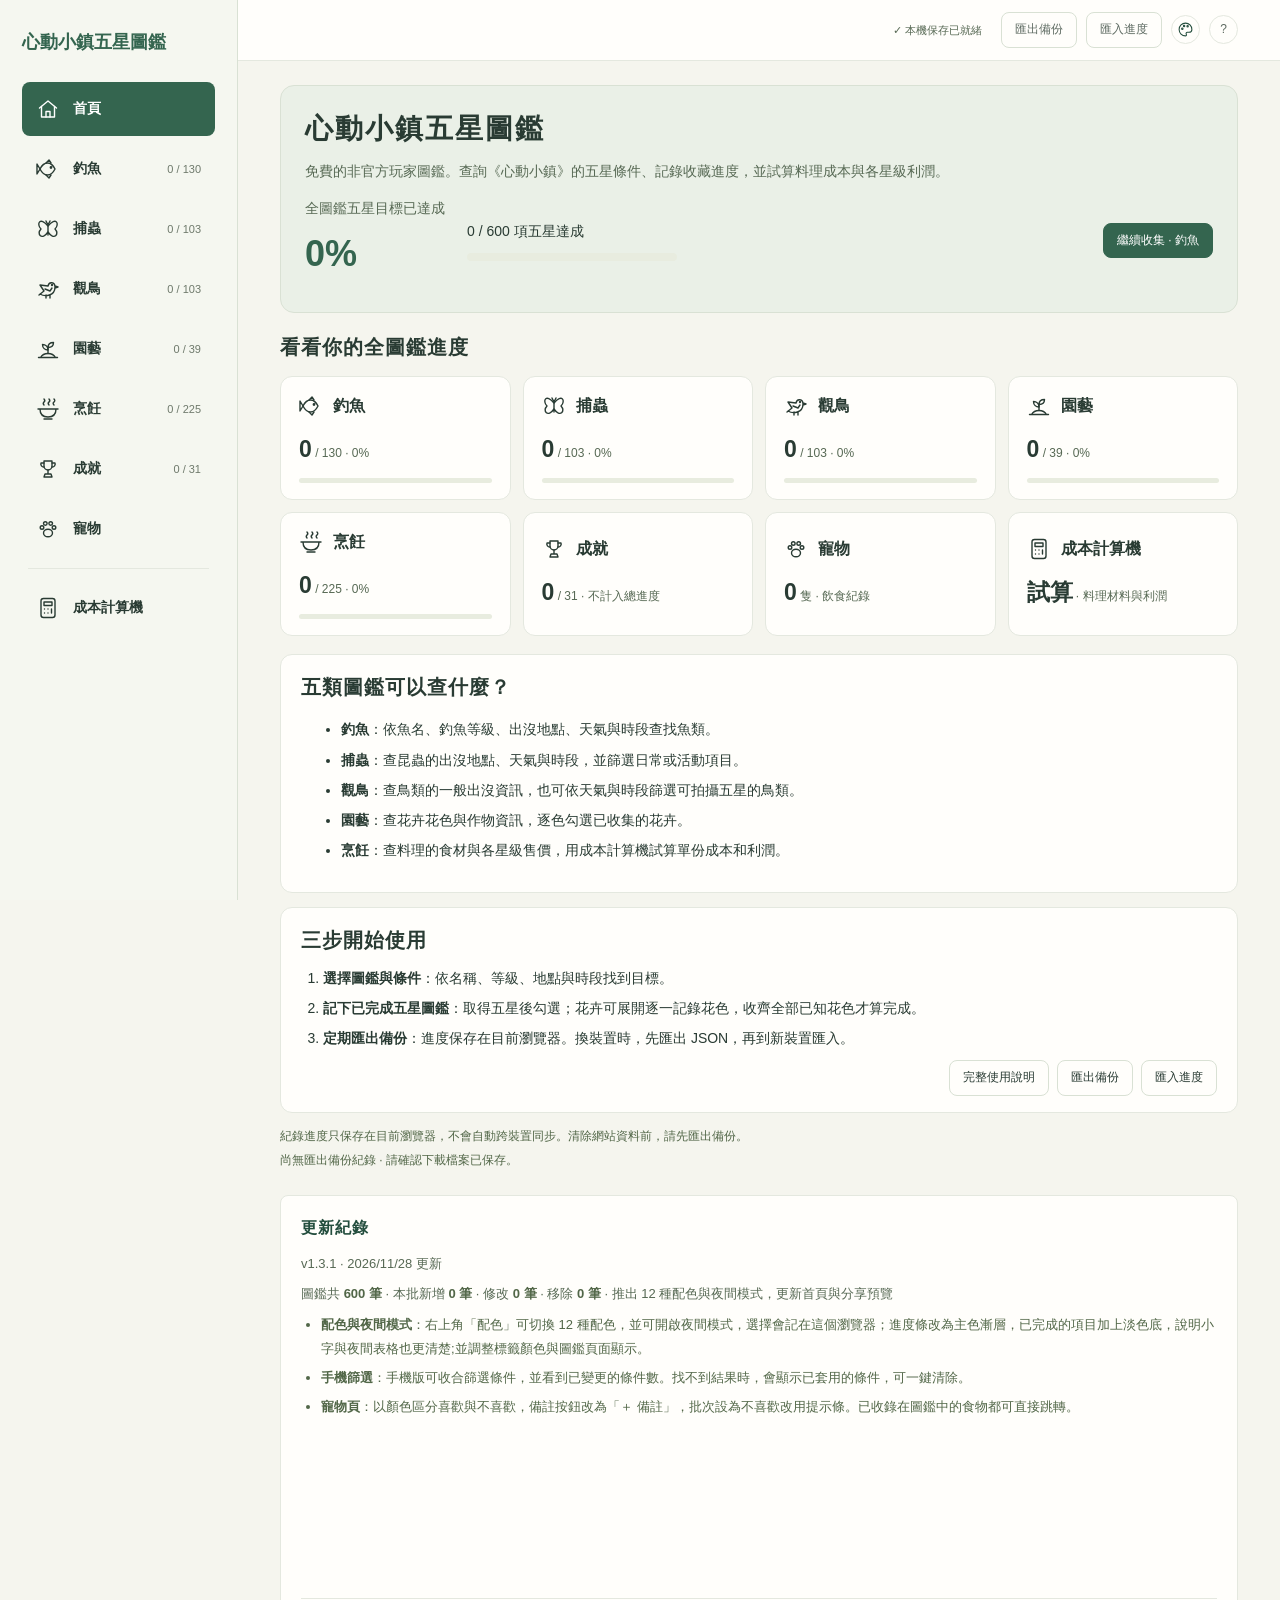
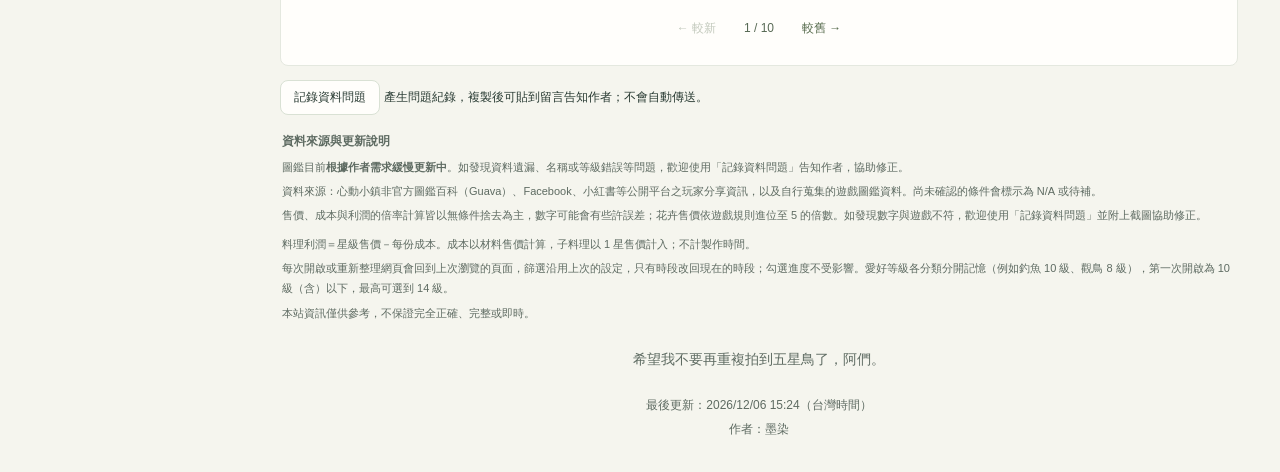
==== commit 69062c58: "更新 v1.3.1 配色、首頁與社群分享圖" ====
--- a/index.html
+++ b/index.html
@@ -16,32 +16,52 @@
 <meta property="og:site_name" content="心動小鎮五星圖鑑">
 <meta property="og:locale" content="zh_TW">
 <meta property="og:url" content="https://heartopia-atlas.zyling.dev/">
-<meta name="twitter:card" content="summary">
+<meta property="og:image" content="https://heartopia-atlas.zyling.dev/social-card.jpg?v=2026-11-28.2">
+<meta property="og:image:type" content="image/jpeg">
+<meta property="og:image:width" content="1200">
+<meta property="og:image:height" content="630">
+<meta property="og:image:alt" content="心動小鎮五星圖鑑的插畫手帳，展示釣魚、捕蟲、觀鳥、園藝與烹飪。">
+<meta name="twitter:card" content="summary_large_image">
 <meta name="twitter:title" content="心動小鎮五星圖鑑｜收藏圖鑑與料理成本計算">
 <meta name="twitter:description" content="查詢心動小鎮釣魚、捕蟲、觀鳥五星條件、園藝花色與烹飪資料，追蹤收藏進度、成就與寵物紀錄，並試算料理成本與利潤。">
-<meta name="atlas-updated-at" content="2026-11-27">
+<meta name="twitter:image" content="https://heartopia-atlas.zyling.dev/social-card.jpg?v=2026-11-28.2">
+<meta name="twitter:image:alt" content="心動小鎮五星圖鑑的插畫手帳，展示釣魚、捕蟲、觀鳥、園藝與烹飪。">
+<meta name="atlas-updated-at" content="2026-11-28">
 <meta name="theme-color" content="#34654f">
 <script type="application/ld+json">
-{
-  "@context": "https://schema.org",
-  "@type": "WebSite",
-  "name": "心動小鎮五星圖鑑",
-  "url": "https://heartopia-atlas.zyling.dev/",
-  "description": "非官方心動小鎮五星圖鑑與收藏圖鑑，可查詢釣魚、捕蟲、觀鳥、園藝和烹飪資料，追蹤收藏進度、成就與寵物飲食紀錄，並試算料理成本與利潤。",
-  "inLanguage": "zh-Hant-TW"
-}
+[
+  {
+    "@context": "https://schema.org",
+    "@type": "WebSite",
+    "name": "心動小鎮五星圖鑑",
+    "url": "https://heartopia-atlas.zyling.dev/",
+    "description": "非官方心動小鎮五星圖鑑與收藏圖鑑，可查詢釣魚、捕蟲、觀鳥、園藝和烹飪資料，追蹤收藏進度、成就與寵物飲食紀錄，並試算料理成本與利潤。",
+    "inLanguage": "zh-Hant-TW"
+  },
+  {
+    "@context": "https://schema.org",
+    "@type": "WebApplication",
+    "name": "心動小鎮五星圖鑑",
+    "url": "https://heartopia-atlas.zyling.dev/",
+    "applicationCategory": "GameApplication",
+    "operatingSystem": "Any",
+    "isAccessibleForFree": true,
+    "offers": { "@type": "Offer", "price": 0 },
+    "inLanguage": "zh-Hant-TW"
+  }
+]
 </script>
 <!-- 圖示用實體檔案，搜尋結果與手機主畫面才抓得到 -->
 <link rel="icon" href="favicon.svg?v=2026-11-27.1" type="image/svg+xml">
 <link rel="apple-touch-icon" href="apple-touch-icon.png?v=2026-11-27.1">
-<link rel="stylesheet" href="css/style.css?v=2026-11-27.1">
+<link rel="stylesheet" href="css/style.css?v=2026-11-28.1">
 <!-- 配色：其他六組配色與配色按鈕樣式；theme.js 在畫面出現前套用上次選的配色 -->
-<link rel="stylesheet" href="css/themes.css?v=2026-11-27.1">
-<script src="js/theme.js?v=2026-11-27.1"></script>
+<link rel="stylesheet" href="css/themes.css?v=2026-11-28.1">
+<script src="js/theme.js?v=2026-11-28.1"></script>
 </head>
 <body>
 <!-- 沒有執行 JavaScript 時（部分搜尋引擎、關閉 JS 的瀏覽器）顯示的網站說明 -->
-<noscript><div class="noscript-note"><h1>心動小鎮五星圖鑑</h1><p>非官方玩家整理的心動小鎮收藏圖鑑。這個網站需要開啟 JavaScript 才能使用。</p><ul><li><strong>釣魚、捕蟲、觀鳥</strong>：查詢出沒地點、時段、天氣與五星條件。</li><li><strong>園藝</strong>：花卉花色、作物生長時間與各星級售價。</li><li><strong>烹飪</strong>：料理食材、成本、售價與利潤，以及成本計算機。</li><li><strong>成就與寵物</strong>：記錄大滿貫稱號，以及寵物吃過、喜歡與不喜歡的食物。</li></ul><p>收藏進度只保存在你的瀏覽器，可匯出備份。</p></div></noscript>
+<noscript><div class="noscript-note"><h2>心動小鎮五星圖鑑</h2><p>非官方玩家整理的心動小鎮收藏圖鑑。這個網站需要開啟 JavaScript 才能使用。</p><ul><li><strong>釣魚、捕蟲、觀鳥</strong>：查詢出沒地點、時段、天氣與五星條件。</li><li><strong>園藝</strong>：花卉花色、作物生長時間與各星級售價。</li><li><strong>烹飪</strong>：料理食材、成本、售價與利潤，以及成本計算機。</li><li><strong>成就與寵物</strong>：記錄大滿貫稱號，以及寵物吃過、喜歡與不喜歡的食物。</li></ul><p>收藏進度只保存在你的瀏覽器，可匯出備份。</p></div></noscript>
 <!-- 左側導覽列 -->
 <aside class="sidebar" id="sidebar">
   <button class="menu-toggle" type="button" aria-expanded="false" aria-controls="side-panel">分類 ▾</button>
@@ -51,10 +71,10 @@
 </div>
 </aside>
 <div class="page">
- <header class="topbar"><div class="tools"><span id="save-state" role="status">準備保存</span><button id="export" class="button">匯出備份</button><button id="import" class="button">匯入進度</button><div class="theme-picker"><button id="theme-toggle" class="icon-button" type="button" aria-label="配色" title="配色" aria-haspopup="true" aria-expanded="false" aria-controls="theme-menu"><svg viewBox="0 0 24 24" fill="none" stroke="currentColor" stroke-width="1.5" stroke-linecap="round" stroke-linejoin="round" aria-hidden="true"><path d="M12 3a9 9 0 1 0 0 18c1.1 0 1.6-.8 1.3-1.7l-.4-1.1c-.4-1.1.4-2.2 1.6-2.2H17a4 4 0 0 0 4-4c0-5-4-9-9-9Z"/><circle cx="7.5" cy="11" r="1"/><circle cx="10" cy="7" r="1"/><circle cx="15" cy="7.5" r="1"/></svg></button><div id="theme-menu" class="theme-menu" role="group" aria-label="配色" hidden><p class="theme-menu-title">配色</p><div class="theme-swatches"><button type="button" class="theme-swatch active" data-theme-swatch="forest" style="--swatch:#34654f" aria-label="森林綠" aria-pressed="true"></button><button type="button" class="theme-swatch" data-theme-swatch="tea" style="--swatch:#545d22" aria-label="焙茶橄欖" aria-pressed="false"></button><button type="button" class="theme-swatch" data-theme-swatch="maple" style="--swatch:#95572b" aria-label="琥珀秋楓" aria-pressed="false"></button><button type="button" class="theme-swatch" data-theme-swatch="cocoa" style="--swatch:#6e4840" aria-label="可可褐" aria-pressed="false"></button><button type="button" class="theme-swatch" data-theme-swatch="sakura" style="--swatch:#9e4a64" aria-label="櫻花粉" aria-pressed="false"></button><button type="button" class="theme-swatch" data-theme-swatch="milk" style="--swatch:#b8436a" aria-label="草莓牛奶" aria-pressed="false"></button><button type="button" class="theme-swatch" data-theme-swatch="mauve" style="--swatch:#855a74" aria-label="藕荷粉" aria-pressed="false"></button><button type="button" class="theme-swatch" data-theme-swatch="lavender" style="--swatch:#5b4f93" aria-label="薰衣草夜" aria-pressed="false"></button><button type="button" class="theme-swatch" data-theme-swatch="bay" style="--swatch:#3a4d83" aria-label="靛墨藍" aria-pressed="false"></button></div><label class="theme-dark"><span>夜間模式</span><input id="theme-dark" type="checkbox" role="switch"><span class="theme-switch" aria-hidden="true"></span></label></div></div><button id="help" class="icon-button" aria-label="使用說明">?</button><input id="file" type="file" accept=".json,application/json" hidden></div></header>
+ <header class="topbar"><div class="tools"><span id="save-state" role="status">準備保存</span><button id="export" class="button">匯出備份</button><button id="import" class="button">匯入進度</button><div class="theme-picker"><button id="theme-toggle" class="icon-button" type="button" aria-label="配色" title="配色" aria-haspopup="true" aria-expanded="false" aria-controls="theme-menu"><svg viewBox="0 0 24 24" fill="none" stroke="currentColor" stroke-width="1.5" stroke-linecap="round" stroke-linejoin="round" aria-hidden="true"><path d="M12 3a9 9 0 1 0 0 18c1.1 0 1.6-.8 1.3-1.7l-.4-1.1c-.4-1.1.4-2.2 1.6-2.2H17a4 4 0 0 0 4-4c0-5-4-9-9-9Z"/><circle cx="7.5" cy="11" r="1"/><circle cx="10" cy="7" r="1"/><circle cx="15" cy="7.5" r="1"/></svg></button><div id="theme-menu" class="theme-menu" role="group" aria-label="配色" hidden><p class="theme-menu-title">配色</p><div class="theme-swatches"><button type="button" class="theme-swatch active" data-theme-swatch="forest" style="--swatch:#34654f" aria-label="森林綠" aria-pressed="true"></button><button type="button" class="theme-swatch" data-theme-swatch="tea" style="--swatch:#545d22" aria-label="焙茶橄欖" aria-pressed="false"></button><button type="button" class="theme-swatch" data-theme-swatch="honey" style="--swatch:#7a5900" aria-label="蜂蜜金" title="蜂蜜金" aria-pressed="false"></button><button type="button" class="theme-swatch" data-theme-swatch="maple" style="--swatch:#95572b" aria-label="琥珀秋楓" aria-pressed="false"></button><button type="button" class="theme-swatch" data-theme-swatch="cocoa" style="--swatch:#6e4840" aria-label="可可褐" aria-pressed="false"></button><button type="button" class="theme-swatch" data-theme-swatch="sakura" style="--swatch:#9e4a64" aria-label="櫻花粉" aria-pressed="false"></button><button type="button" class="theme-swatch" data-theme-swatch="milk" style="--swatch:#b8436a" aria-label="草莓牛奶" aria-pressed="false"></button><button type="button" class="theme-swatch" data-theme-swatch="mauve" style="--swatch:#855a74" aria-label="藕荷粉" aria-pressed="false"></button><button type="button" class="theme-swatch" data-theme-swatch="lavender" style="--swatch:#5b4f93" aria-label="薰衣草夜" aria-pressed="false"></button><button type="button" class="theme-swatch" data-theme-swatch="bay" style="--swatch:#3a4d83" aria-label="靛墨藍" aria-pressed="false"></button><button type="button" class="theme-swatch" data-theme-swatch="black" style="--swatch:#000000" aria-label="純黑" title="純黑" aria-pressed="false"></button><button type="button" class="theme-swatch" data-theme-swatch="white" style="--swatch:#ffffff" aria-label="純白" title="純白" aria-pressed="false"></button></div><label class="theme-dark"><span>夜間模式</span><input id="theme-dark" type="checkbox" role="switch"><span class="theme-switch" aria-hidden="true"></span></label></div></div><button id="help" class="icon-button" aria-label="使用說明">?</button><input id="file" type="file" accept=".json,application/json" hidden></div></header>
 <!-- 主要內容 -->
  <main>
-<section id="home-view" aria-label="首頁"><div class="home-intro"><h1>心動小鎮五星圖鑑</h1><div class="home-summary"><div class="home-goal"><span>全圖鑑五星目標已達成</span><strong id="home-percent">0%</strong></div><div><span id="home-count"></span><div class="bar"><i id="home-bar"></i></div></div></div><button id="home-continue" class="button primary">繼續紀錄</button></div><h2>看看你的全圖鑑進度</h2><div id="home-cards" class="home-grid"></div><section class="home-guide"><h2>三步開始使用</h2><ol><li><b>選擇圖鑑與條件</b>：依名稱、等級、地點與時段找到目標。</li><li><b>記下已完成五星圖鑑</b>：取得五星後勾選；花卉可展開逐一記錄花色，收齊全部已知花色才算完成。</li><li><b>定期匯出備份</b>：進度保存在目前瀏覽器。換裝置時，先匯出 JSON，再到新裝置匯入。</li></ol><div class="home-actions"><button class="button" id="home-help">完整使用說明</button><button class="button" id="home-export">匯出備份</button><button class="button" id="home-import">匯入進度</button></div></section></section>
+<section id="home-view" aria-label="首頁"><div class="home-intro"><h1>心動小鎮五星圖鑑</h1><p>免費的非官方玩家圖鑑。查詢《心動小鎮》的五星條件、記錄收藏進度，並試算料理成本與各星級利潤。</p><div class="home-summary"><div class="home-goal"><span>全圖鑑五星目標已達成</span><strong id="home-percent">0%</strong></div><div><span id="home-count"></span><div class="bar" aria-hidden="true"><i id="home-bar"></i></div></div></div><button id="home-continue" class="button primary">繼續紀錄</button></div><h2>看看你的全圖鑑進度</h2><div id="home-cards" class="home-grid"></div><section class="home-guide"><h2>五類圖鑑可以查什麼？</h2><ul><li><strong>釣魚</strong>：依魚名、釣魚等級、出沒地點、天氣與時段查找魚類。</li><li><strong>捕蟲</strong>：查昆蟲的出沒地點、天氣與時段，並篩選日常或活動項目。</li><li><strong>觀鳥</strong>：查鳥類的一般出沒資訊，也可依天氣與時段篩選可拍攝五星的鳥類。</li><li><strong>園藝</strong>：查花卉花色與作物資訊，逐色勾選已收集的花卉。</li><li><strong>烹飪</strong>：查料理的食材與各星級售價，用成本計算機試算單份成本和利潤。</li></ul></section><section class="home-guide"><h2>三步開始使用</h2><ol><li><b>選擇圖鑑與條件</b>：依名稱、等級、地點與時段找到目標。</li><li><b>記下已完成五星圖鑑</b>：取得五星後勾選；花卉可展開逐一記錄花色，收齊全部已知花色才算完成。</li><li><b>定期匯出備份</b>：進度保存在目前瀏覽器。換裝置時，先匯出 JSON，再到新裝置匯入。</li></ol><div class="home-actions"><button class="button" id="home-help">完整使用說明</button><button class="button" id="home-export">匯出備份</button><button class="button" id="home-import">匯入進度</button></div></section></section>
   
   <section class="hero"><h2 class="hero-title">心動小鎮五星圖鑑</h2><div class="total-card"><strong id="total-done">0</strong><span id="total-count"></span><span id="total-ring"><span id="total-percent">0%</span></span></div></section>
   
@@ -62,7 +82,7 @@
   <div id="collection-heading" class="collection-heading page-title-out"><div class="title-group"><span id="category-icon" class="category-icon"></span><h2 id="category-title"></h2></div><div class="category-progress"><span id="category-count"></span><div class="bar"><i id="category-bar"></i></div></div></div>
   <section class="collection">
    <div id="filter-panel" class="filters">
-    <div class="filter-top"><label class="search-wrap"><span>⌕</span><input id="search" type="search" placeholder="搜尋名稱、地點或食材…" aria-label="搜尋名稱、地點或食材"></label><div id="status-tabs" class="segments" role="group" aria-label="完成狀態"><button data-status="all">全部</button><button data-status="todo">未完成</button><button data-status="done">已完成</button></div><div class="filter-mobile-bar"><button id="filter-toggle" class="filter-toggle" type="button" aria-expanded="false" aria-controls="filter-panel">篩選條件<span id="filter-count" class="filter-count" hidden></span><span class="filter-toggle-arrow" aria-hidden="true">▾</span></button><button id="filter-reset-mini" class="text-button" type="button" hidden>重設預設條件</button></div></div>
+    <div class="filter-top"><label class="search-wrap"><span aria-hidden="true">⌕</span><input id="search" type="search" placeholder="搜尋名稱、地點或食材…" aria-label="搜尋名稱、地點或食材"></label><div id="status-tabs" class="segments" role="group" aria-label="完成狀態"><button data-status="all">全部</button><button data-status="todo">未完成</button><button data-status="done">已完成</button></div><div class="filter-mobile-bar"><button id="filter-toggle" class="filter-toggle" type="button" aria-expanded="false" aria-controls="filter-panel">篩選條件<span id="filter-count" class="filter-count" hidden></span><span class="filter-toggle-arrow" aria-hidden="true">▾</span></button><button id="filter-reset-mini" class="text-button" type="button" hidden>重設預設條件</button></div></div>
     <div class="filter-scroll"><div class="filter-grid"><label id="plant-type-label" hidden>花卉／作物<select id="plantType"><option value="all">全部</option><option value="flower">花卉</option><option value="crop">作物</option></select></label><label>愛好等級（含以下）<select id="level"></select></label><fieldset id="kind-filter" class="kind-filter"><legend>收錄類型</legend><button id="kind-toggle" class="kind-toggle" type="button" aria-expanded="false" aria-controls="kind-menu">全部 ▾</button><div id="kind-menu" class="kind-menu" hidden><label><input type="checkbox" data-kind-option value="日常">日常</label><label><input type="checkbox" data-kind-option value="當前活動">當前活動</label><label><input type="checkbox" data-kind-option value="過往活動">過往活動</label><div class="kind-all-row"><label><input id="kind-all" type="checkbox">All</label></div></div></fieldset><label id="profit-star-label" hidden>星級<select id="profitStar"><option value="1" selected>1 星</option><option value="2">2 星</option><option value="3">3 星</option><option value="4">4 星</option><option value="5">5 星</option></select></label><label data-habitat>天氣<select id="weather"><option value="晴">晴天</option><option value="雨">雨天</option><option value="彩虹">彩虹日可出現</option><option value="rainbow-only">彩虹日限定</option></select></label><label data-habitat><span id="time-label">時段</span><select id="time"><option value="all">全部時段</option><option value="0-6時">00:00–06:00</option><option value="6-12時">06:00–12:00</option><option value="12-18時">12:00–18:00</option><option value="18-24時">18:00–24:00</option></select></label><label data-habitat class="location-filter">地點<select id="location"></select></label></div></div>
     <p class="filter-scroll-hint">左右滑動查看其他篩選條件 →</p>
     <div class="availability-options"><div id="bird-five-star" hidden><label class="five-star-filter"><input id="five-star-only" type="checkbox">僅五星</label></div><div id="availability-filter"><label class="five-star-filter"><input id="cookable-only" type="checkbox" checked>當前可獲取</label></div><div id="craftable-filter" hidden><label class="five-star-filter"><input id="craftable-only" type="checkbox" checked>當前可製作</label></div></div>
@@ -75,7 +95,7 @@
   </section>
   <section id="calculator-view" class="panel-page" aria-label="料理成本計算機" hidden>
    <header class="calculator-heading page-title-out">
- <div class="calc-intro"><span class="calc-kicker">料理材料與利潤試算</span><div class="calc-title-row"><h1>成本計算機</h1><button id="calc-help" class="icon-button" type="button" aria-label="開啟成本計算機使用教學" aria-haspopup="dialog" aria-controls="calc-help-dialog" title="計算機使用教學">?</button></div><p>一次比較最多六道料理，可以調整食材、用量、金額。</p></div>
+ <div class="calc-intro"><span class="calc-kicker">料理材料與利潤試算</span><div class="calc-title-row"><h2 class="calc-h1-title">成本計算機</h2><button id="calc-help" class="icon-button" type="button" aria-label="開啟成本計算機使用教學" aria-haspopup="dialog" aria-controls="calc-help-dialog" title="計算機使用教學">?</button></div><p>一次比較最多六道料理，可以調整食材、用量、金額。</p></div>
  
 </header>
    <div class="calculator-view panel-card">
@@ -126,7 +146,7 @@
 <!-- 對話視窗：成本計算機教學、使用說明、回報問題、還原進度 -->
 <dialog id="calc-help-dialog" aria-labelledby="calc-help-title"><div class="dialog-heading"><h2 id="calc-help-title">成本計算機使用教學</h2><button class="icon-button" type="button" data-close aria-label="關閉計算機教學" autofocus>×</button></div><div class="calc-help-content"><div class="calc-quick-guide">
   <ol><li><strong>選料理</strong><span>點開選單瀏覽所有料理，或輸入名稱搜尋；最上方可建立「＋自訂料理」。</span></li><li><strong>調整材料</strong><span>修改每份用量與單價，或新增材料。同名材料的單價會同步套用至所有料理。</span></li><li><strong>比較結果</strong><span>按「＋ 新增料理」加入比較，查看每份成本與 1～5 星利潤。</span></li></ol>
-  <details class="calc-guide-details"><summary>計算與保存須知</summary><p>每份成本＝各材料的用量 × 單價加總；利潤＝該星級售價 − 每份成本。</p><p>未設定的材料單價目前以 0 金幣計算，請先確認價格。自訂料理可試算材料成本，尚無星級售價，利潤會顯示「待補」。</p><p>試算調整僅保留於本次開啟頁面；重新整理後會重設，不包含在圖鑑 JSON 備份中。</p></details>
+  <details class="calc-guide-details"><summary>計算與保存須知</summary><p>每份成本＝各材料（用量 × 單價加總）；利潤＝該星級售價 − 每份成本。</p><p>未設定的材料單價目前以 0 金幣計算，請先確認價格。自訂料理可試算材料成本，尚無星級售價，利潤會顯示「待補」。</p><p>試算調整僅保留於本次開啟頁面；重新整理後會重設，不包含在圖鑑 JSON 備份中。</p></details>
 </div></div><button class="button primary" type="button" data-close>知道了</button></dialog>
 <dialog id="help-dialog"><div class="dialog-heading"><h2>使用說明與圖鑑備份</h2><button class="icon-button" data-close aria-label="關閉說明">×</button></div><div class="help-content">
 <aside class="release-notice" aria-label="版本告示">
--- a/css/style.css
+++ b/css/style.css
@@ -242,7 +242,9 @@
   align-items: center;
   justify-content: space-between;
 }
-h1 {
+h1,
+.calc-h1-title,
+.noscript-note h2 {
   font-family: "Microsoft JhengHei", sans-serif;
   font-size: 32px;
   letter-spacing: 2px;
@@ -1595,7 +1597,9 @@
 .home-intro h1 {
   font-size: 28px;
 }
-.home-intro p {
+.home-intro > p {
+  grid-column: 1 / -1;
+  margin: 0 0 6px;
   color: var(--sub);
 }
 .home-summary {
@@ -2453,7 +2457,7 @@
   font-weight: 700;
   letter-spacing: 0.12em;
 }
-.calculator-heading h1 {
+.calculator-heading .calc-h1-title {
   margin: 0 0 8px;
   font-size: clamp(24px, 3vw, 32px);
   letter-spacing: 0.02em;
@@ -2900,7 +2904,7 @@
     margin-bottom: 10px;
     padding-bottom: 10px;
   }
-  .calculator-heading h1 {
+  .calculator-heading .calc-h1-title {
     font-size: 24px;
   }
   .calculator-heading p {
@@ -3267,7 +3271,7 @@
   gap: 12px;
   margin-bottom: 8px;
 }
-.calculator-heading .calc-title-row h1 {
+.calculator-heading .calc-title-row .calc-h1-title {
   margin: 0;
 }
 .calc-title-row .icon-button {
@@ -5068,7 +5072,7 @@
   background: var(--paper);
   line-height: 1.8;
 }
-.noscript-note h1 {
+.noscript-note h2 {
   margin: 0 0 8px;
   font-size: 24px;
 }
--- a/css/themes.css
+++ b/css/themes.css
@@ -37,6 +37,15 @@
   --crop-ink: #2f6b4a; --crop-soft: #e2f1e7;
 }
 
+/* ===== 蜂蜜金 ===== */
+:root[data-theme="honey"] {
+  --bg: #fff7df;     --paper: #fffaeb;  --soft: #fbf1d7;   --pale: #f4e6bc;  --track: #eee0b5;
+  --line: #96835a;
+  --green: #7a5900;  --deep: #563e08;
+  --ink: #362b17;    --text: #514125;   --muted: #655331;  --faint: #695935;
+  --gold: #b88c2e;   --gold-soft: #f6e8ba;
+}
+
 /* ===== 琥珀秋楓：米色紙張底＋焦糖棕 ===== */
 :root[data-theme="maple"] {
   --bg: #f6f1e8;     --paper: #fffcf6;  --soft: #f6eee2;   --pale: #f3e8d8;  --track: #eadfcb;
@@ -106,6 +115,24 @@
   --gold: #b38b44;   --gold-soft: #f5ead3;
   /* 標籤：主色是藍，「當前」改青綠，避免和主色混淆 */
   --info-ink: #1d6b5c; --info-soft: #dff2ec; --info-line: #9fd3c4;
+}
+
+/* ===== 純黑 ===== */
+:root[data-theme="black"] {
+  --bg: #e8e8e8;     --paper: #f5f5f5;  --soft: #eeeeee;   --pale: #dedede;  --track: #d4d4d4;
+  --line: #808080;
+  --green: #000000;  --deep: #191919;
+  --ink: #191919;    --text: #393939;   --muted: #505050;  --faint: #5b5b5b;
+  --gold: #777777;   --gold-soft: #e6e6e6;
+}
+
+/* ===== 純白 ===== */
+:root[data-theme="white"] {
+  --bg: #ffffff;     --paper: #ffffff;  --soft: #f8f8f8;   --pale: #f0f0f0;  --track: #e9e9e9;
+  --line: #8a8a8a;
+  --green: #505050;  --deep: #292929;
+  --ink: #242424;    --text: #414141;   --muted: #585858;  --faint: #646464;
+  --gold: #767676;   --gold-soft: #f0f0f0;
 }
 
 /* =====================================================================
@@ -164,6 +191,15 @@
   --crop-ink: #8fd3a8; --crop-soft: #19301f;
 }
 
+/* ===== 蜂蜜金・夜間 ===== */
+:root[data-mode="dark"][data-theme="honey"] {
+  --bg: #211c12;     --paper: #2b2416;  --soft: #262013;   --pale: #413621;  --track: #352c1b;
+  --line: #978264;
+  --green: #e5c46a;  --deep: #f1deac;
+  --ink: #f4ead2;    --text: #d8c7a2;   --muted: #c0ad83;  --faint: #b5a176;
+  --gold: #e2b85c;   --gold-soft: #3f3219;
+}
+
 /* ===== 琥珀秋楓・夜間 ===== */
 :root[data-mode="dark"][data-theme="maple"] {
   --bg: #17130f;     --paper: #201b15;  --soft: #1b1712;   --pale: #433528;  --track: #30281f;
@@ -225,6 +261,24 @@
   --green: #a7b9ed;  --deep: #cfd8f4;
   --ink: #e9edf8;    --text: #bec7e1;   --muted: #a9b2ce;  --faint: #979fbd;
   --gold: #d5ae69;   --gold-soft: #352b1c;
+}
+
+/* ===== 純黑・夜間 ===== */
+:root[data-mode="dark"][data-theme="black"] {
+  --bg: #000000;     --paper: #000000;  --soft: #101010;   --pale: #242424;  --track: #1c1c1c;
+  --line: #666666;
+  --green: #d4d4d4;  --deep: #f2f2f2;
+  --ink: #f5f5f5;    --text: #d4d4d4;   --muted: #b0b0b0;  --faint: #999999;
+  --gold: #c6c6c6;   --gold-soft: #262626;
+}
+
+/* ===== 純白・夜間 ===== */
+:root[data-mode="dark"][data-theme="white"] {
+  --bg: #202020;     --paper: #292929;  --soft: #242424;   --pale: #414141;  --track: #353535;
+  --line: #767676;
+  --green: #ffffff;  --deep: #f5f5f5;
+  --ink: #f0f0f0;    --text: #d0d0d0;   --muted: #b5b5b5;  --faint: #a4a4a4;
+  --gold: #d4d4d4;   --gold-soft: #444444;
 }
 
 /* ===== 夜間：標籤撞色調整（同淺色版的理由） ===== */
@@ -311,7 +365,7 @@
   top: calc(100% + 8px);
   right: 0;
   z-index: 40;
-  width: 298px; /* 9 個色塊：9×24 + 8×6 + 左右內距 */
+  width: 208px; /* 6 欄：6×24 + 5×6 + 左右內距與框線 */
   padding: 14px 16px;
   background: var(--paper);
   border: 1px solid var(--line);
@@ -328,10 +382,10 @@
   font-weight: 700;
   color: var(--deep);
 }
-/* 九個色塊：顏色寫在 index.html 每個按鈕的 --swatch（＝該配色的主色） */
+/* 色塊：顏色寫在 index.html 每個按鈕的 --swatch（＝該配色的主色） */
 .theme-swatches {
   display: grid;
-  grid-template-columns: repeat(9, 24px);
+  grid-template-columns: repeat(6, 24px);
   gap: 6px;
 }
 .theme-swatch {
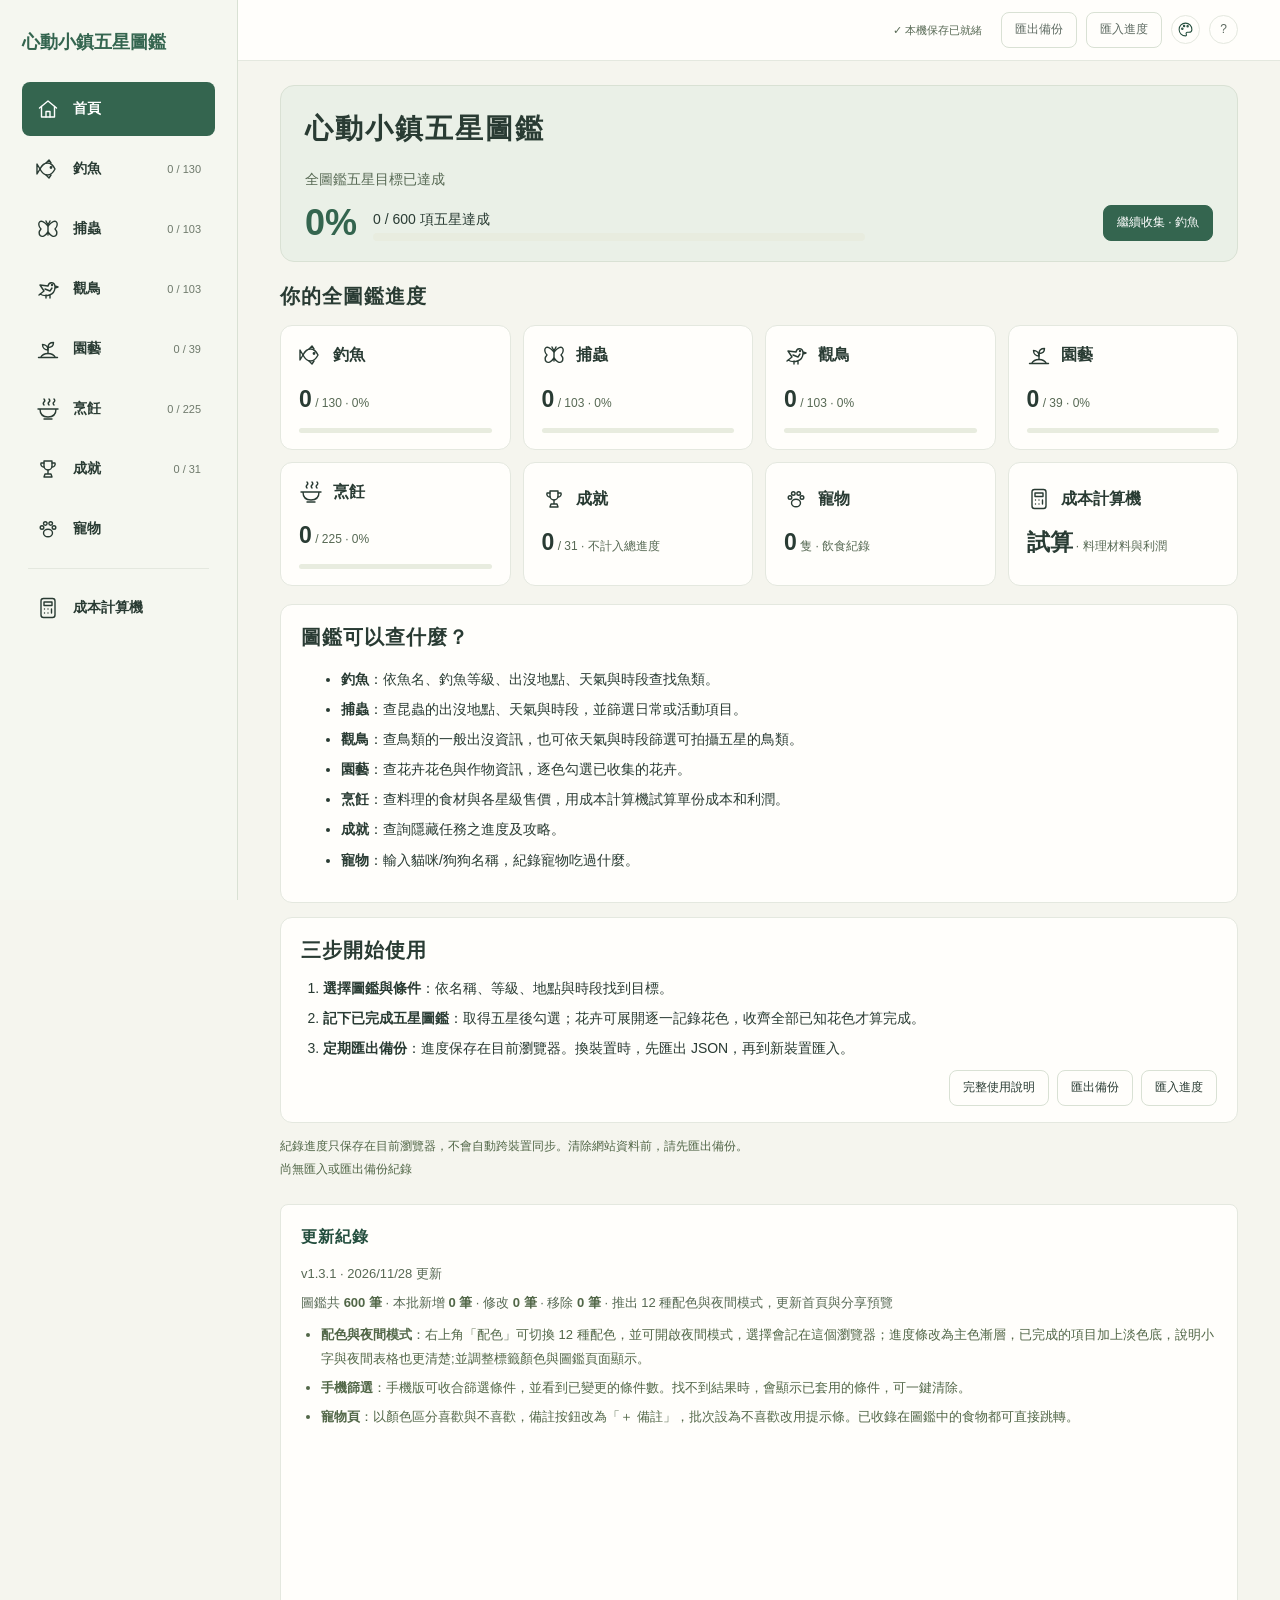
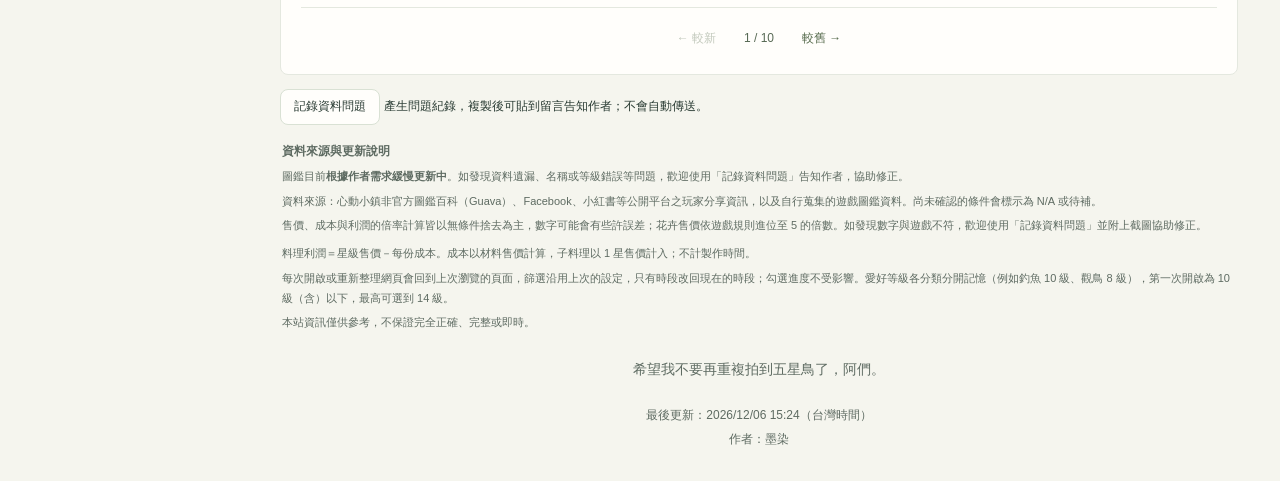
==== commit 97cd6974: "優化並除錯" ====
--- a/index.html
+++ b/index.html
@@ -20,12 +20,12 @@
 <meta property="og:image:type" content="image/jpeg">
 <meta property="og:image:width" content="1200">
 <meta property="og:image:height" content="630">
-<meta property="og:image:alt" content="心動小鎮五星圖鑑的插畫手帳，展示釣魚、捕蟲、觀鳥、園藝與烹飪。">
+<meta property="og:image:alt" content="心動小鎮五星圖鑑的圖片，展示釣魚、捕蟲、觀鳥、園藝與烹飪。">
 <meta name="twitter:card" content="summary_large_image">
 <meta name="twitter:title" content="心動小鎮五星圖鑑｜收藏圖鑑與料理成本計算">
 <meta name="twitter:description" content="查詢心動小鎮釣魚、捕蟲、觀鳥五星條件、園藝花色與烹飪資料，追蹤收藏進度、成就與寵物紀錄，並試算料理成本與利潤。">
 <meta name="twitter:image" content="https://heartopia-atlas.zyling.dev/social-card.jpg?v=2026-11-28.2">
-<meta name="twitter:image:alt" content="心動小鎮五星圖鑑的插畫手帳，展示釣魚、捕蟲、觀鳥、園藝與烹飪。">
+<meta name="twitter:image:alt" content="心動小鎮五星圖鑑的圖片，展示釣魚、捕蟲、觀鳥、園藝與烹飪。">
 <meta name="atlas-updated-at" content="2026-11-28">
 <meta name="theme-color" content="#34654f">
 <script type="application/ld+json">
@@ -54,7 +54,7 @@
 <!-- 圖示用實體檔案，搜尋結果與手機主畫面才抓得到 -->
 <link rel="icon" href="favicon.svg?v=2026-11-27.1" type="image/svg+xml">
 <link rel="apple-touch-icon" href="apple-touch-icon.png?v=2026-11-27.1">
-<link rel="stylesheet" href="css/style.css?v=2026-11-28.1">
+<link rel="stylesheet" href="css/style.css?v=2026-11-28.2">
 <!-- 配色：其他六組配色與配色按鈕樣式；theme.js 在畫面出現前套用上次選的配色 -->
 <link rel="stylesheet" href="css/themes.css?v=2026-11-28.1">
 <script src="js/theme.js?v=2026-11-28.1"></script>
@@ -71,10 +71,10 @@
 </div>
 </aside>
 <div class="page">
- <header class="topbar"><div class="tools"><span id="save-state" role="status">準備保存</span><button id="export" class="button">匯出備份</button><button id="import" class="button">匯入進度</button><div class="theme-picker"><button id="theme-toggle" class="icon-button" type="button" aria-label="配色" title="配色" aria-haspopup="true" aria-expanded="false" aria-controls="theme-menu"><svg viewBox="0 0 24 24" fill="none" stroke="currentColor" stroke-width="1.5" stroke-linecap="round" stroke-linejoin="round" aria-hidden="true"><path d="M12 3a9 9 0 1 0 0 18c1.1 0 1.6-.8 1.3-1.7l-.4-1.1c-.4-1.1.4-2.2 1.6-2.2H17a4 4 0 0 0 4-4c0-5-4-9-9-9Z"/><circle cx="7.5" cy="11" r="1"/><circle cx="10" cy="7" r="1"/><circle cx="15" cy="7.5" r="1"/></svg></button><div id="theme-menu" class="theme-menu" role="group" aria-label="配色" hidden><p class="theme-menu-title">配色</p><div class="theme-swatches"><button type="button" class="theme-swatch active" data-theme-swatch="forest" style="--swatch:#34654f" aria-label="森林綠" aria-pressed="true"></button><button type="button" class="theme-swatch" data-theme-swatch="tea" style="--swatch:#545d22" aria-label="焙茶橄欖" aria-pressed="false"></button><button type="button" class="theme-swatch" data-theme-swatch="honey" style="--swatch:#7a5900" aria-label="蜂蜜金" title="蜂蜜金" aria-pressed="false"></button><button type="button" class="theme-swatch" data-theme-swatch="maple" style="--swatch:#95572b" aria-label="琥珀秋楓" aria-pressed="false"></button><button type="button" class="theme-swatch" data-theme-swatch="cocoa" style="--swatch:#6e4840" aria-label="可可褐" aria-pressed="false"></button><button type="button" class="theme-swatch" data-theme-swatch="sakura" style="--swatch:#9e4a64" aria-label="櫻花粉" aria-pressed="false"></button><button type="button" class="theme-swatch" data-theme-swatch="milk" style="--swatch:#b8436a" aria-label="草莓牛奶" aria-pressed="false"></button><button type="button" class="theme-swatch" data-theme-swatch="mauve" style="--swatch:#855a74" aria-label="藕荷粉" aria-pressed="false"></button><button type="button" class="theme-swatch" data-theme-swatch="lavender" style="--swatch:#5b4f93" aria-label="薰衣草夜" aria-pressed="false"></button><button type="button" class="theme-swatch" data-theme-swatch="bay" style="--swatch:#3a4d83" aria-label="靛墨藍" aria-pressed="false"></button><button type="button" class="theme-swatch" data-theme-swatch="black" style="--swatch:#000000" aria-label="純黑" title="純黑" aria-pressed="false"></button><button type="button" class="theme-swatch" data-theme-swatch="white" style="--swatch:#ffffff" aria-label="純白" title="純白" aria-pressed="false"></button></div><label class="theme-dark"><span>夜間模式</span><input id="theme-dark" type="checkbox" role="switch"><span class="theme-switch" aria-hidden="true"></span></label></div></div><button id="help" class="icon-button" aria-label="使用說明">?</button><input id="file" type="file" accept=".json,application/json" hidden></div></header>
+ <header class="topbar"><div class="tools"><span id="save-state" role="status">準備保存</span><button id="export" class="button">匯出備份</button><button id="import" class="button">匯入進度</button><div class="theme-picker"><button id="theme-toggle" class="icon-button" type="button" aria-label="配色" title="配色" aria-haspopup="true" aria-expanded="false" aria-controls="theme-menu"><svg viewBox="0 0 24 24" fill="none" stroke="currentColor" stroke-width="1.5" stroke-linecap="round" stroke-linejoin="round" aria-hidden="true"><path d="M12 3a9 9 0 1 0 0 18c1.1 0 1.6-.8 1.3-1.7l-.4-1.1c-.4-1.1.4-2.2 1.6-2.2H17a4 4 0 0 0 4-4c0-5-4-9-9-9Z"/><circle cx="7.5" cy="11" r="1"/><circle cx="10" cy="7" r="1"/><circle cx="15" cy="7.5" r="1"/></svg></button><div id="theme-menu" class="theme-menu" role="group" aria-label="配色" hidden><p class="theme-menu-title">配色</p><div class="theme-swatches"><button type="button" class="theme-swatch active" data-theme-swatch="forest" style="--swatch:#34654f" aria-label="森林綠" aria-pressed="true"></button><button type="button" class="theme-swatch" data-theme-swatch="tea" style="--swatch:#545d22" aria-label="焙茶橄欖" aria-pressed="false"></button><button type="button" class="theme-swatch" data-theme-swatch="honey" style="--swatch:#7a5900" aria-label="蜂蜜金" aria-pressed="false"></button><button type="button" class="theme-swatch" data-theme-swatch="maple" style="--swatch:#95572b" aria-label="琥珀秋楓" aria-pressed="false"></button><button type="button" class="theme-swatch" data-theme-swatch="cocoa" style="--swatch:#6e4840" aria-label="可可褐" aria-pressed="false"></button><button type="button" class="theme-swatch" data-theme-swatch="sakura" style="--swatch:#9e4a64" aria-label="櫻花粉" aria-pressed="false"></button><button type="button" class="theme-swatch" data-theme-swatch="milk" style="--swatch:#b8436a" aria-label="草莓牛奶" aria-pressed="false"></button><button type="button" class="theme-swatch" data-theme-swatch="mauve" style="--swatch:#855a74" aria-label="藕荷粉" aria-pressed="false"></button><button type="button" class="theme-swatch" data-theme-swatch="lavender" style="--swatch:#5b4f93" aria-label="薰衣草夜" aria-pressed="false"></button><button type="button" class="theme-swatch" data-theme-swatch="bay" style="--swatch:#3a4d83" aria-label="靛墨藍" aria-pressed="false"></button><button type="button" class="theme-swatch" data-theme-swatch="black" style="--swatch:#000000" aria-label="純黑" title="純黑" aria-pressed="false"></button><button type="button" class="theme-swatch" data-theme-swatch="white" style="--swatch:#ffffff" aria-label="純白" title="純白" aria-pressed="false"></button></div><label class="theme-dark"><span>夜間模式</span><input id="theme-dark" type="checkbox" role="switch"><span class="theme-switch" aria-hidden="true"></span></label></div></div><button id="help" class="icon-button" aria-label="使用說明">?</button><input id="file" type="file" accept=".json,application/json" hidden></div></header>
 <!-- 主要內容 -->
  <main>
-<section id="home-view" aria-label="首頁"><div class="home-intro"><h1>心動小鎮五星圖鑑</h1><p>免費的非官方玩家圖鑑。查詢《心動小鎮》的五星條件、記錄收藏進度，並試算料理成本與各星級利潤。</p><div class="home-summary"><div class="home-goal"><span>全圖鑑五星目標已達成</span><strong id="home-percent">0%</strong></div><div><span id="home-count"></span><div class="bar" aria-hidden="true"><i id="home-bar"></i></div></div></div><button id="home-continue" class="button primary">繼續紀錄</button></div><h2>看看你的全圖鑑進度</h2><div id="home-cards" class="home-grid"></div><section class="home-guide"><h2>五類圖鑑可以查什麼？</h2><ul><li><strong>釣魚</strong>：依魚名、釣魚等級、出沒地點、天氣與時段查找魚類。</li><li><strong>捕蟲</strong>：查昆蟲的出沒地點、天氣與時段，並篩選日常或活動項目。</li><li><strong>觀鳥</strong>：查鳥類的一般出沒資訊，也可依天氣與時段篩選可拍攝五星的鳥類。</li><li><strong>園藝</strong>：查花卉花色與作物資訊，逐色勾選已收集的花卉。</li><li><strong>烹飪</strong>：查料理的食材與各星級售價，用成本計算機試算單份成本和利潤。</li></ul></section><section class="home-guide"><h2>三步開始使用</h2><ol><li><b>選擇圖鑑與條件</b>：依名稱、等級、地點與時段找到目標。</li><li><b>記下已完成五星圖鑑</b>：取得五星後勾選；花卉可展開逐一記錄花色，收齊全部已知花色才算完成。</li><li><b>定期匯出備份</b>：進度保存在目前瀏覽器。換裝置時，先匯出 JSON，再到新裝置匯入。</li></ol><div class="home-actions"><button class="button" id="home-help">完整使用說明</button><button class="button" id="home-export">匯出備份</button><button class="button" id="home-import">匯入進度</button></div></section></section>
+<section id="home-view" aria-label="首頁"><div class="home-intro"><h1>心動小鎮五星圖鑑</h1><div class="home-goal">全圖鑑五星目標已達成</div><div class="home-summary"><strong id="home-percent">0%</strong><div class="home-progress"><span id="home-count"></span><div class="bar" aria-hidden="true"><i id="home-bar"></i></div></div></div><button id="home-continue" class="button primary">繼續紀錄</button></div><h2>你的全圖鑑進度</h2><div id="home-cards" class="home-grid"></div><section class="home-guide"><h2>圖鑑可以查什麼？</h2><ul><li><strong>釣魚</strong>：依魚名、釣魚等級、出沒地點、天氣與時段查找魚類。</li><li><strong>捕蟲</strong>：查昆蟲的出沒地點、天氣與時段，並篩選日常或活動項目。</li><li><strong>觀鳥</strong>：查鳥類的一般出沒資訊，也可依天氣與時段篩選可拍攝五星的鳥類。</li><li><strong>園藝</strong>：查花卉花色與作物資訊，逐色勾選已收集的花卉。</li><li><strong>烹飪</strong>：查料理的食材與各星級售價，用成本計算機試算單份成本和利潤。</li><li><strong>成就</strong>：查詢隱藏任務之進度及攻略。</li><li><strong>寵物</strong>：輸入貓咪/狗狗名稱，紀錄寵物吃過什麼。</li></ul></section><section class="home-guide"><h2>三步開始使用</h2><ol><li><b>選擇圖鑑與條件</b>：依名稱、等級、地點與時段找到目標。</li><li><b>記下已完成五星圖鑑</b>：取得五星後勾選；花卉可展開逐一記錄花色，收齊全部已知花色才算完成。</li><li><b>定期匯出備份</b>：進度保存在目前瀏覽器。換裝置時，先匯出 JSON，再到新裝置匯入。</li></ol><div class="home-actions"><button class="button" id="home-help">完整使用說明</button><button class="button" id="home-export">匯出備份</button><button class="button" id="home-import">匯入進度</button></div></section></section>
   
   <section class="hero"><h2 class="hero-title">心動小鎮五星圖鑑</h2><div class="total-card"><strong id="total-done">0</strong><span id="total-count"></span><span id="total-ring"><span id="total-percent">0%</span></span></div></section>
   
@@ -168,5 +168,5 @@
 <!-- 載入順序不可調換：核心邏輯 → 資料載入器 → 畫面程式 -->
 <script src="js/journal-core.js?v=2026-11-26.1"></script>
 <script src="js/data-loader.js?v=2026-11-26.1"></script>
-<script src="js/app.js?v=2026-11-27.1"></script>
+<script src="js/app.js?v=2026-11-28.1"></script>
 </body></html>
--- a/css/style.css
+++ b/css/style.css
@@ -1603,15 +1603,17 @@
   color: var(--sub);
 }
 .home-summary {
-  display: flex;
-  align-items: center;
+  display: grid;
+  grid-template-columns: auto minmax(0, 1fr);
+  align-items: end;
+  align-self: end;
 }
 .home-summary strong {
   color: var(--green);
 }
 .home-summary .bar {
-  width: 210px;
   height: 8px;
+  margin-top: 0;
 }
 .home-grid {
   display: grid;
@@ -1678,18 +1680,18 @@
   .home-card p {
     min-height: 0;
   }
-  .home-summary {
-    flex-wrap: wrap;
-  }
+}
+.home-progress {
+  display: grid;
+  gap: 4px;
+  line-height: 1.4;
+  font-size: 14px;
 }
 .home-goal {
-  display: flex;
-  flex-direction: column;
-  gap: 4px;
-}
-.home-goal > span {
+  grid-column: 1 / -1;
+  margin-bottom: 14px;
+  color: var(--sub);
   font-size: 14px;
-  color: var(--sub);
 }
 
 /* Keep all visible desktop filters on one row. */
@@ -2061,16 +2063,19 @@
 }
 .home-intro h1 {
   grid-column: 1 / -1;
-  margin: 0 0 8px;
+  margin: 0 0 16px;
 }
 .home-summary {
-  margin: 8px 0;
-  gap: 22px;
+  gap: 16px;
+  max-width: 560px;
 }
 .home-summary strong {
   font-size: 36px;
+  line-height: 1;
+  font-variant-numeric: tabular-nums;
 }
 #home-continue {
+  align-self: end;
   justify-self: end;
 }
 .home-grid {
@@ -2110,13 +2115,9 @@
   }
   .home-summary {
     gap: 12px;
-    flex-wrap: wrap;
   }
   .home-summary strong {
     font-size: 30px;
-  }
-  .home-summary .bar {
-    width: 120px;
   }
   .home-guide {
     padding: 14px 16px;
@@ -2128,9 +2129,6 @@
   }
   .home-intro h1 {
     font-size: 22px;
-  }
-  #home-continue {
-    margin-top: 6px;
   }
   .home-card {
     padding: 14px 16px;
@@ -3577,8 +3575,9 @@
   }
   .list { min-width: 720px; }
   
-  .home-intro { grid-template-columns: minmax(0, 1fr); gap: 6px; padding: 16px; }
-  .home-intro h1 { font-size: 21px; letter-spacing: 0; }
+  .home-intro { grid-template-columns: minmax(0, 1fr); gap: 12px; padding: 16px; }
+  .home-intro h1 { margin-bottom: 0; font-size: 21px; letter-spacing: 0; }
+  .home-goal { margin-bottom: 4px; }
   .home-summary { gap: 10px; }
   .home-summary strong { font-size: 28px; }
   #home-continue { justify-self: stretch; min-height: 44px; }
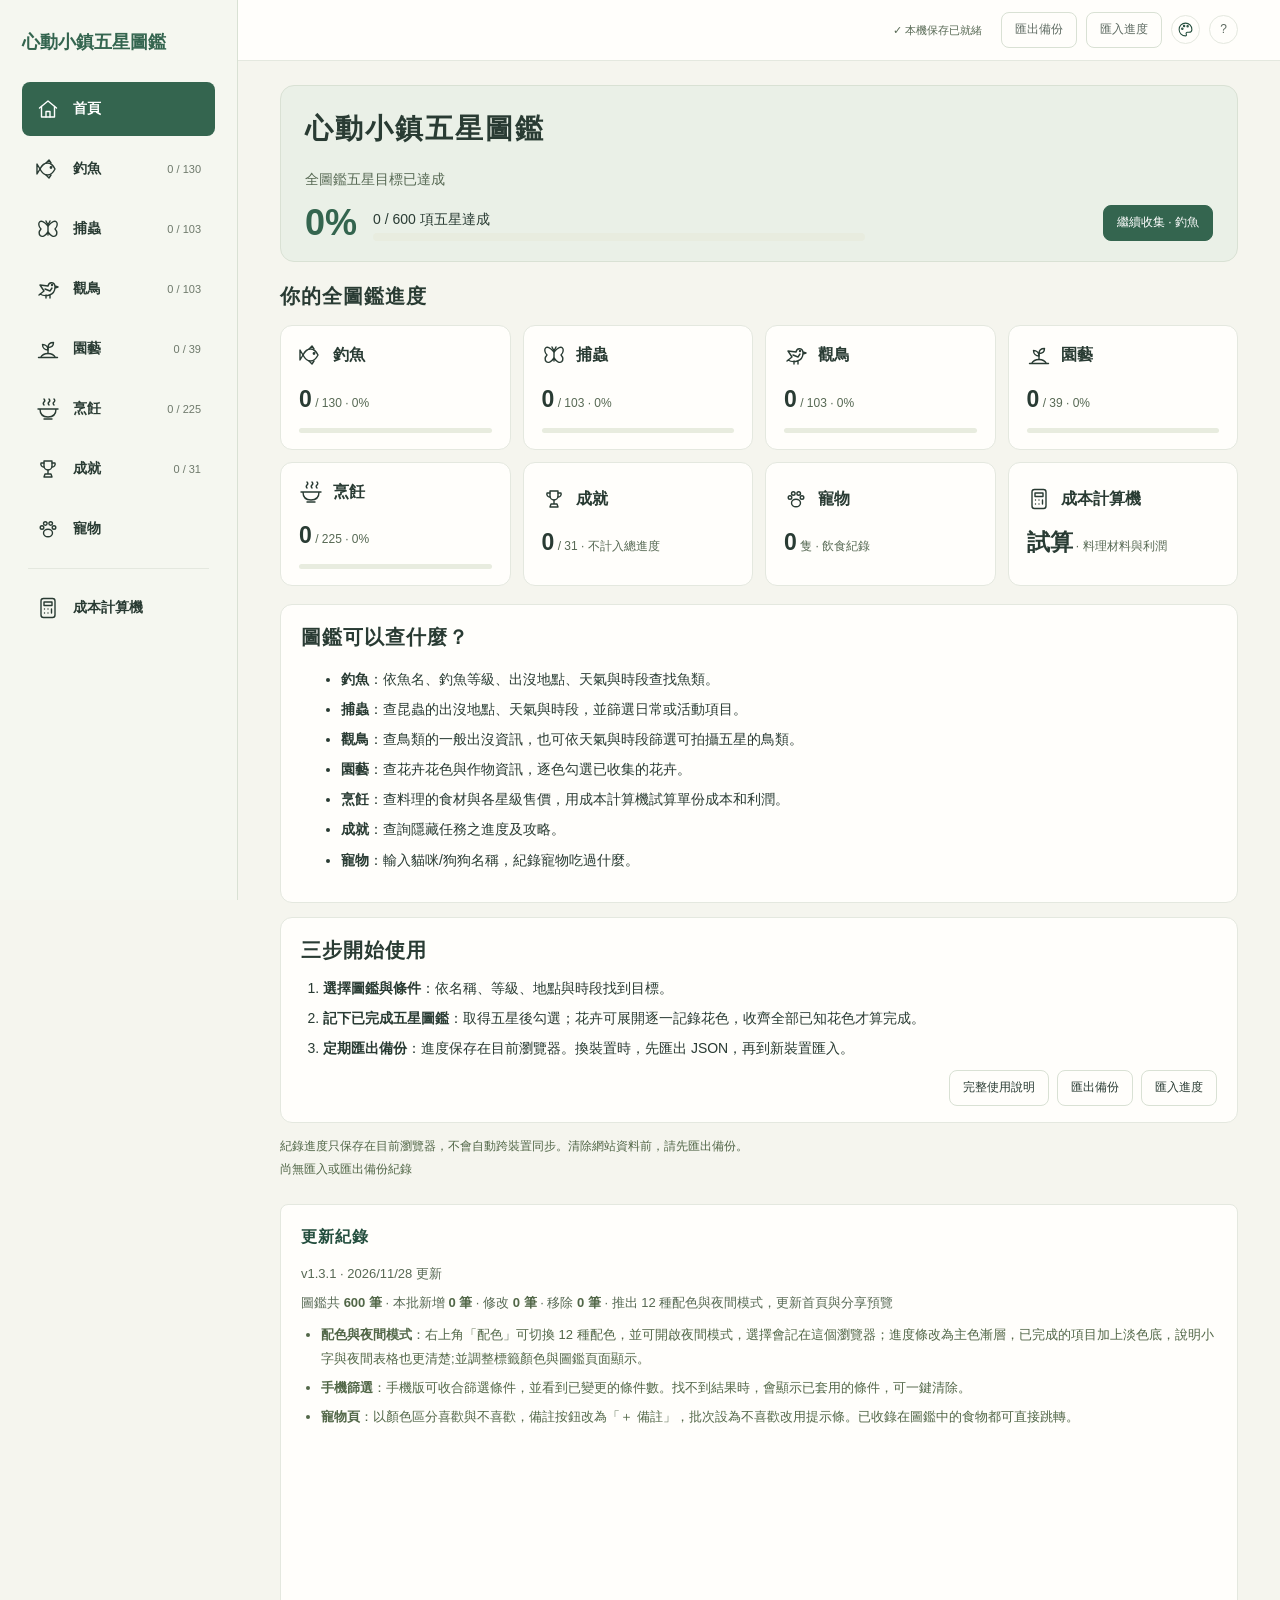
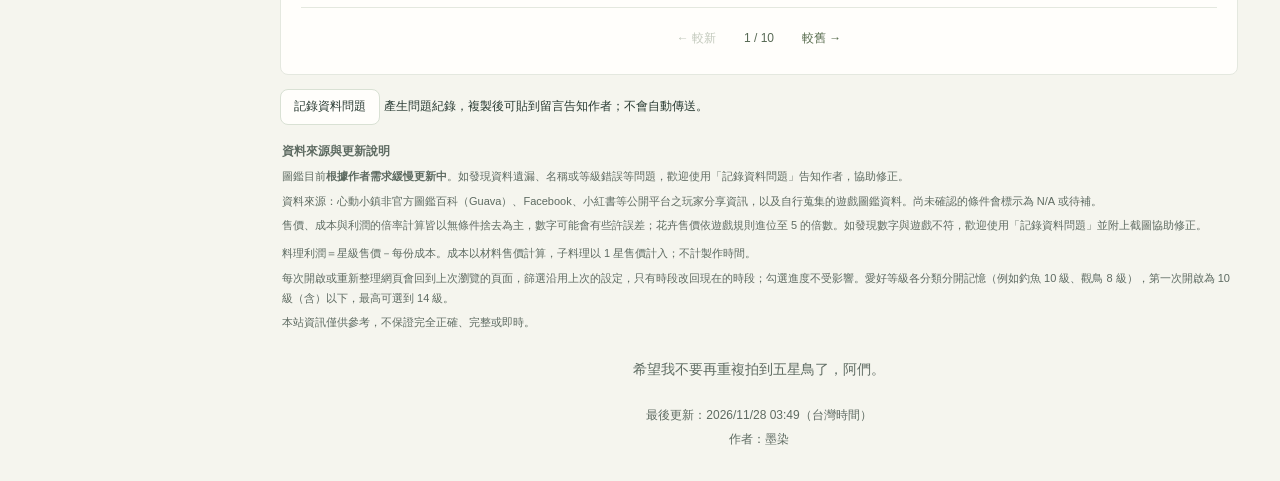
==== commit b3130977: "優化" ====
--- a/index.html
+++ b/index.html
@@ -7,8 +7,8 @@
 <meta http-equiv="Content-Security-Policy" content="default-src 'self'; script-src 'self'; style-src 'self' 'unsafe-inline'; img-src 'self' data: blob:; connect-src 'self'; font-src 'self'; object-src 'none'; base-uri 'self'; form-action 'self'">
 <meta name="referrer" content="strict-origin-when-cross-origin">
 <meta name="color-scheme" content="light">
-<title>心動小鎮五星圖鑑｜釣魚、捕蟲、觀鳥、園藝與烹飪</title>
-<meta name="description" content="心動小鎮五星圖鑑與收藏圖鑑：查詢釣魚、捕蟲、觀鳥五星條件、園藝花色與烹飪資料，追蹤收藏進度、成就與寵物飲食紀錄，並試算料理成本與利潤。非官方玩家整理，資料持續更新。">
+<title>心動小鎮五星圖鑑｜記錄你的五星進度</title>
+<meta name="description" content="心動小鎮五星圖鑑：查詢釣魚、捕蟲、觀鳥五星條件、園藝花色與烹飪資料，追蹤收藏進度、成就與寵物飲食紀錄，並試算料理成本與利潤。非官方玩家整理，資料持續更新。">
 <link rel="canonical" href="https://heartopia-atlas.zyling.dev/">
 <meta property="og:title" content="心動小鎮五星圖鑑｜收藏圖鑑與料理成本計算">
 <meta property="og:description" content="查詢心動小鎮釣魚、捕蟲、觀鳥五星條件、園藝花色及烹飪資料，記錄圖鑑進度、成就與寵物紀錄，試算料理成本與利潤。非官方玩家整理。">
@@ -26,7 +26,7 @@
 <meta name="twitter:description" content="查詢心動小鎮釣魚、捕蟲、觀鳥五星條件、園藝花色與烹飪資料，追蹤收藏進度、成就與寵物紀錄，並試算料理成本與利潤。">
 <meta name="twitter:image" content="https://heartopia-atlas.zyling.dev/social-card.jpg?v=2026-11-28.2">
 <meta name="twitter:image:alt" content="心動小鎮五星圖鑑的圖片，展示釣魚、捕蟲、觀鳥、園藝與烹飪。">
-<meta name="atlas-updated-at" content="2026-11-28">
+<meta name="atlas-updated-at" content="2026-11-28T03:49:43+08:00">
 <meta name="theme-color" content="#34654f">
 <script type="application/ld+json">
 [
@@ -35,7 +35,7 @@
     "@type": "WebSite",
     "name": "心動小鎮五星圖鑑",
     "url": "https://heartopia-atlas.zyling.dev/",
-    "description": "非官方心動小鎮五星圖鑑與收藏圖鑑，可查詢釣魚、捕蟲、觀鳥、園藝和烹飪資料，追蹤收藏進度、成就與寵物飲食紀錄，並試算料理成本與利潤。",
+    "description": "非官方心動小鎮五星圖鑑，可查詢釣魚、捕蟲、觀鳥、園藝和烹飪資料，追蹤收藏進度、成就與寵物飲食紀錄，並試算料理成本與利潤。",
     "inLanguage": "zh-Hant-TW"
   },
   {
@@ -138,7 +138,7 @@
 <p>本站資訊僅供參考，不保證完全正確、完整或即時。</p>
 </footer>
   <p class="site-tagline">希望我不要再重複拍到五星鳥了，阿們。</p>
-  <p class="site-update-note">最後更新：<time id="site-last-updated" datetime="2026-11-23T00:00:00+08:00">2026/11/23</time><span>（台灣時間）</span></p>
+  <p class="site-update-note">最後更新：<time id="site-last-updated" datetime="2026-11-28T03:49:43+08:00">2026/11/28 03:49</time><span>（台灣時間）</span></p>
   <p class="site-author">作者：墨染</p>
 </main>
 </div>
@@ -168,5 +168,5 @@
 <!-- 載入順序不可調換：核心邏輯 → 資料載入器 → 畫面程式 -->
 <script src="js/journal-core.js?v=2026-11-26.1"></script>
 <script src="js/data-loader.js?v=2026-11-26.1"></script>
-<script src="js/app.js?v=2026-11-28.1"></script>
+<script src="js/app.js?v=2026-11-28.2"></script>
 </body></html>
